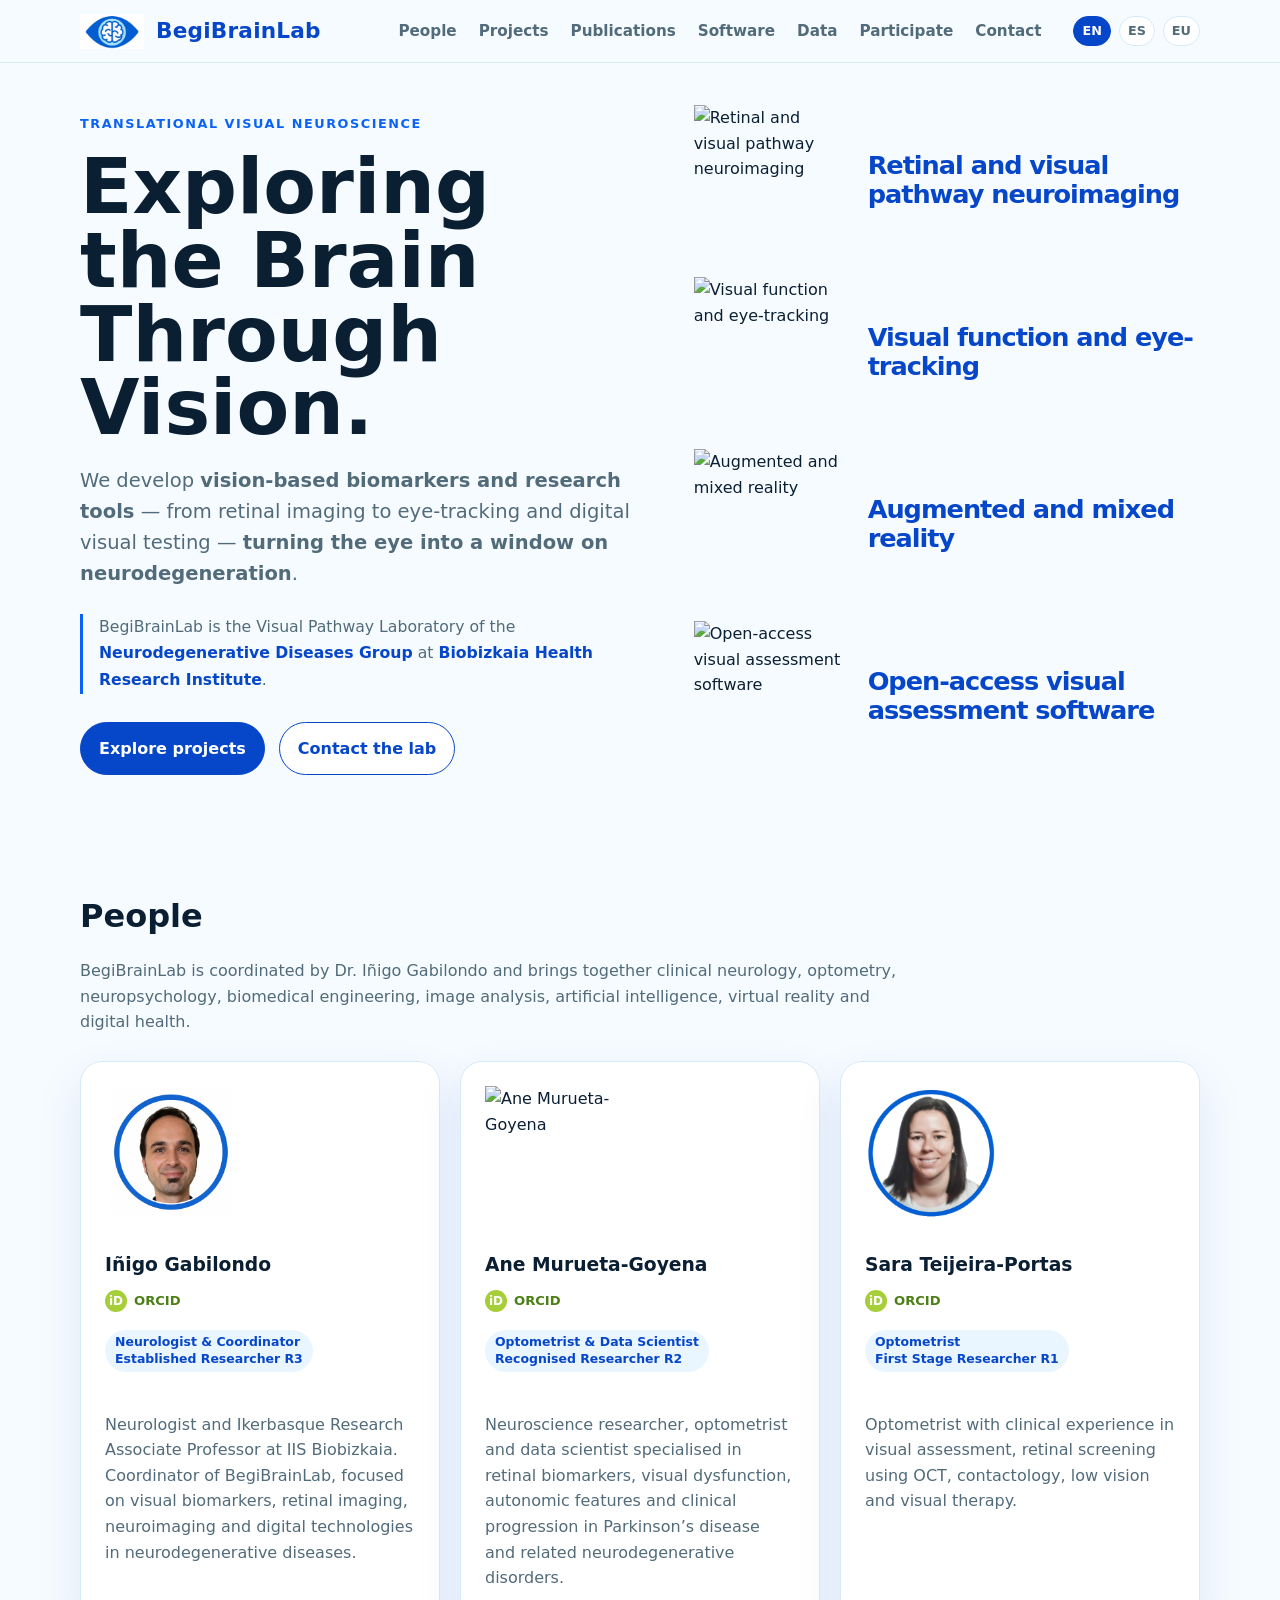
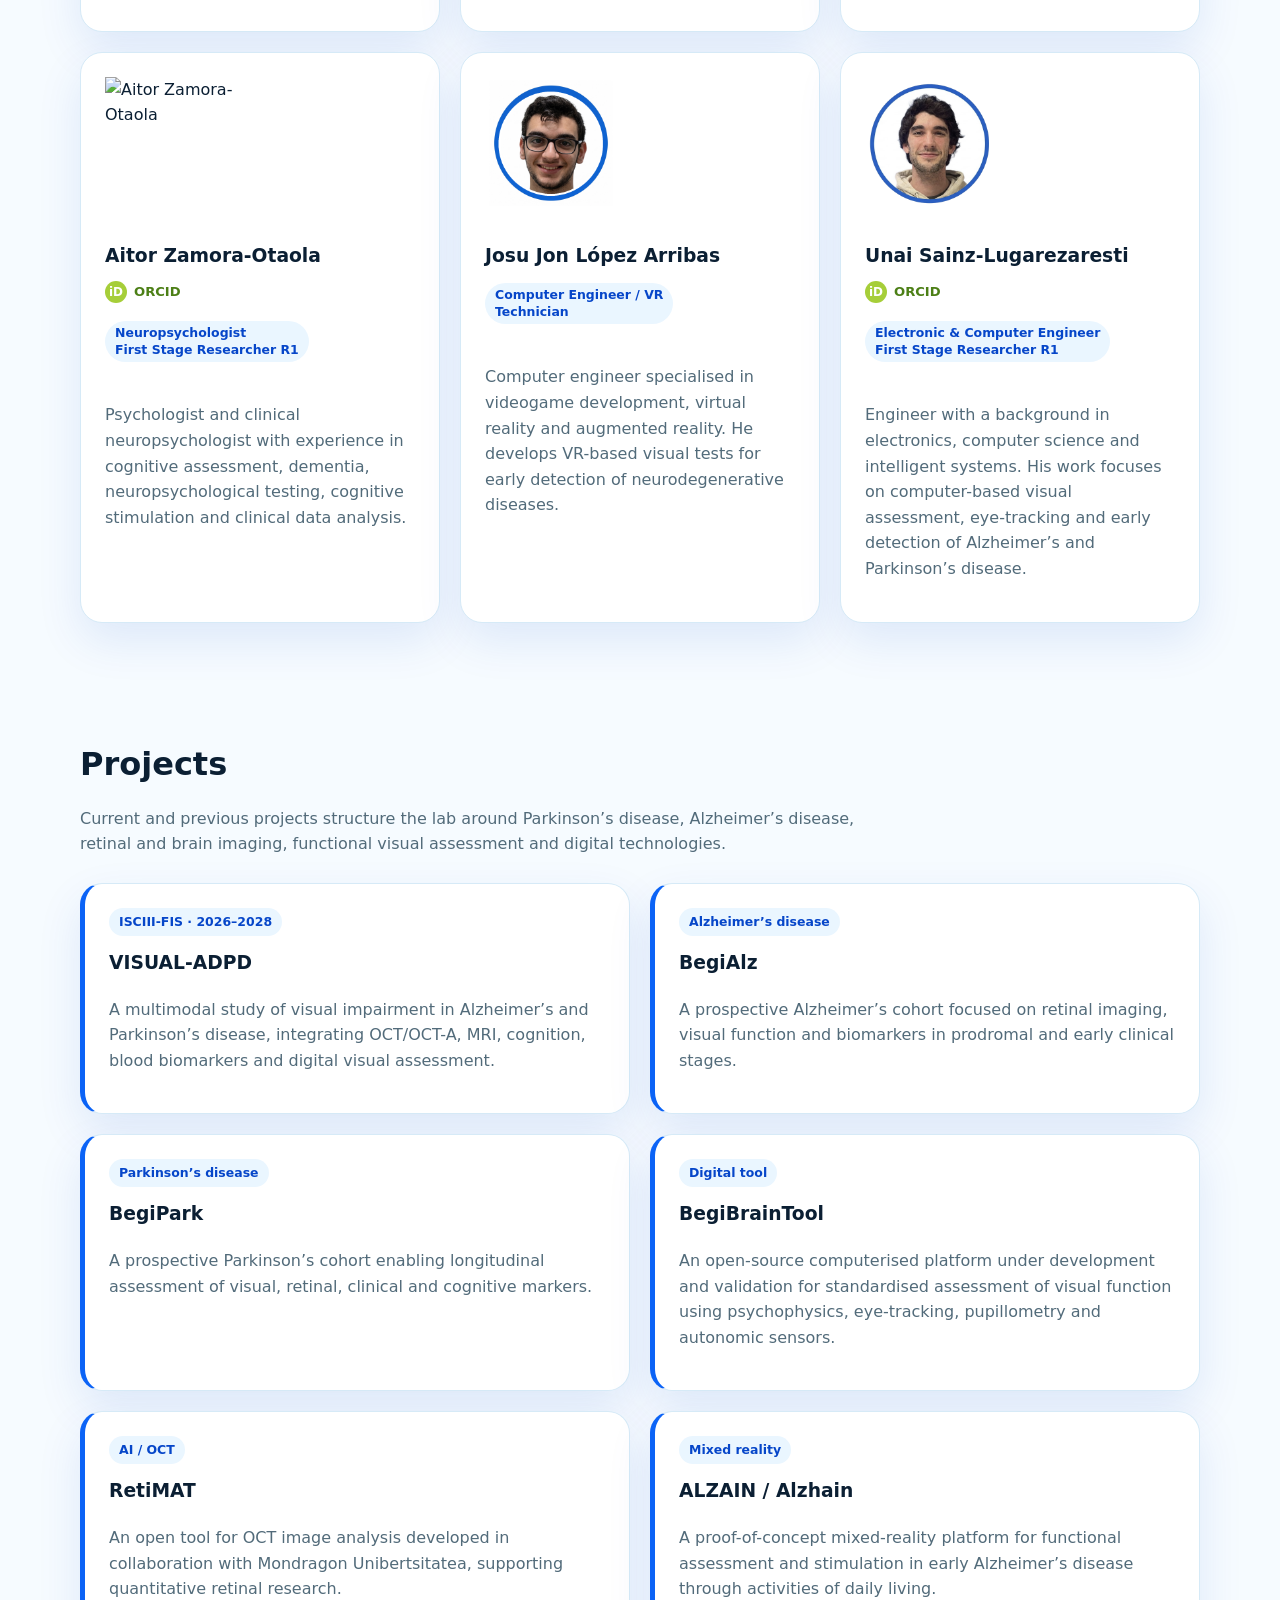
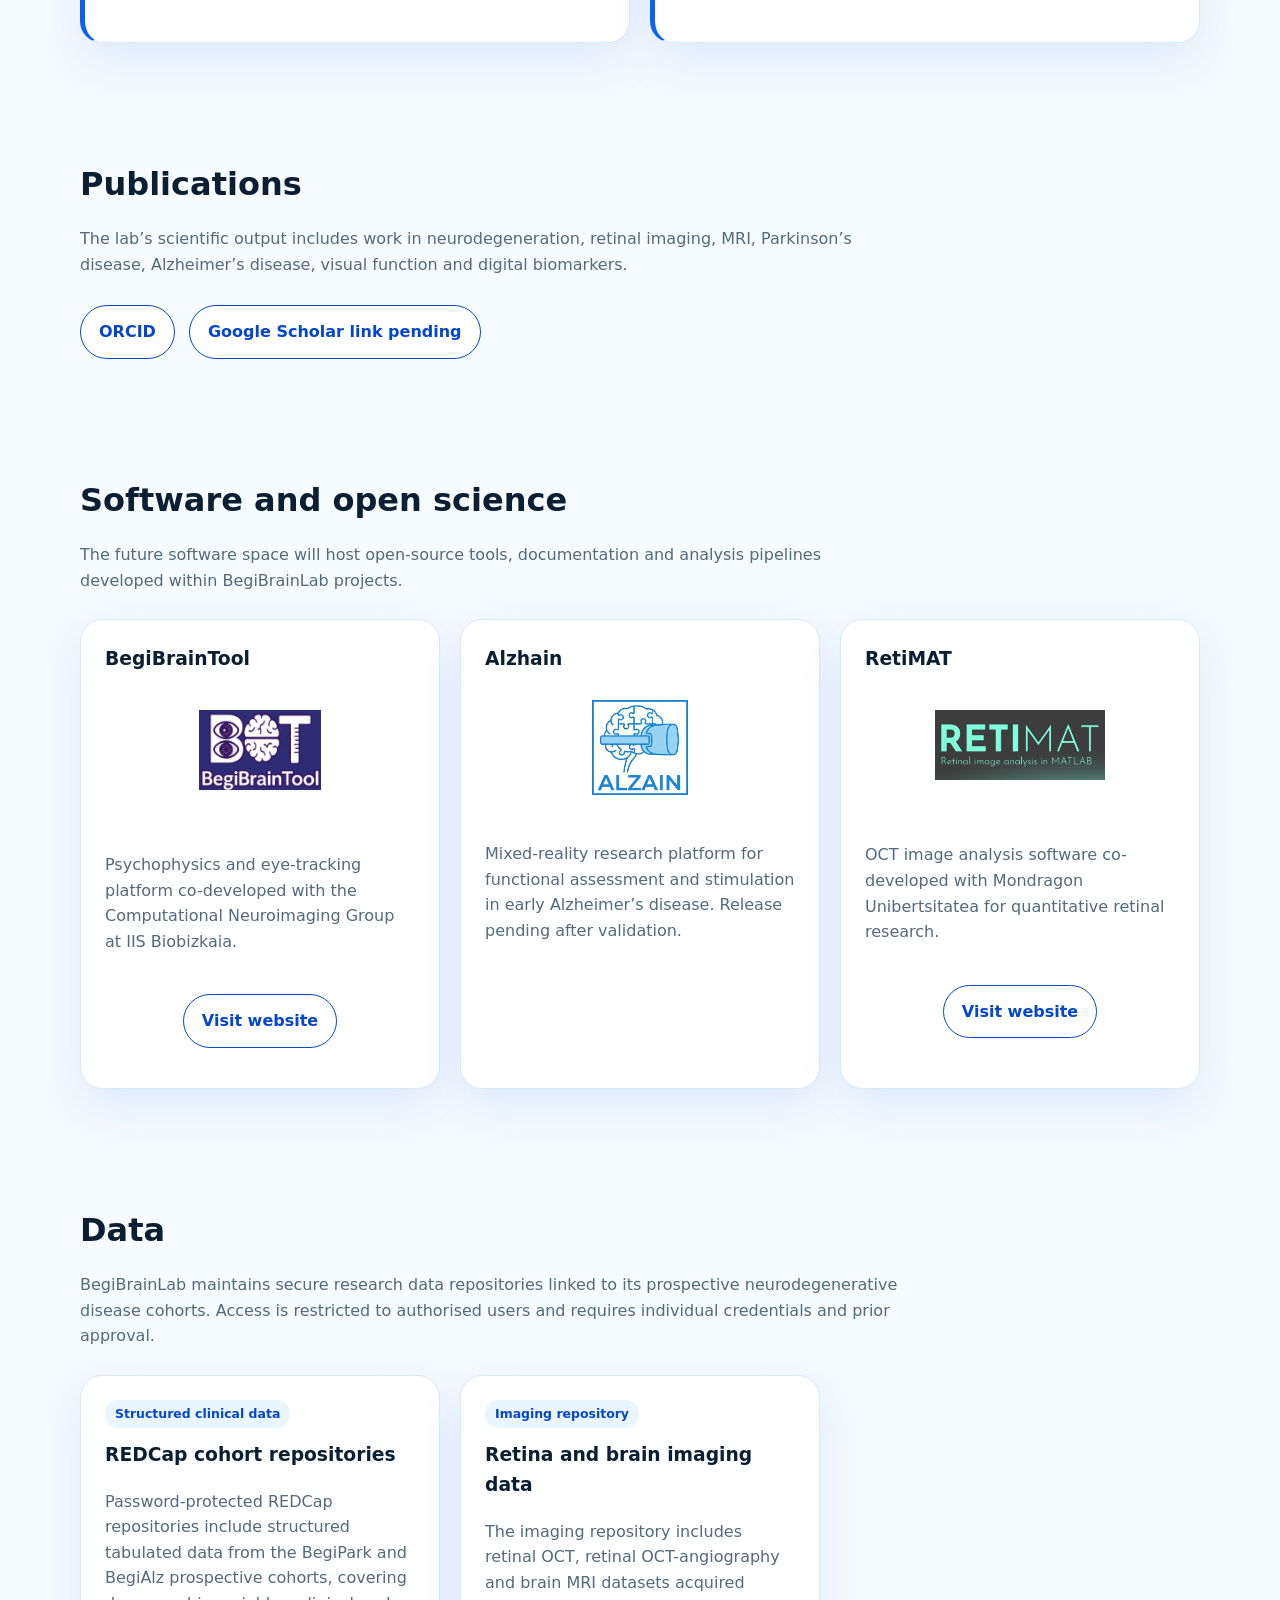
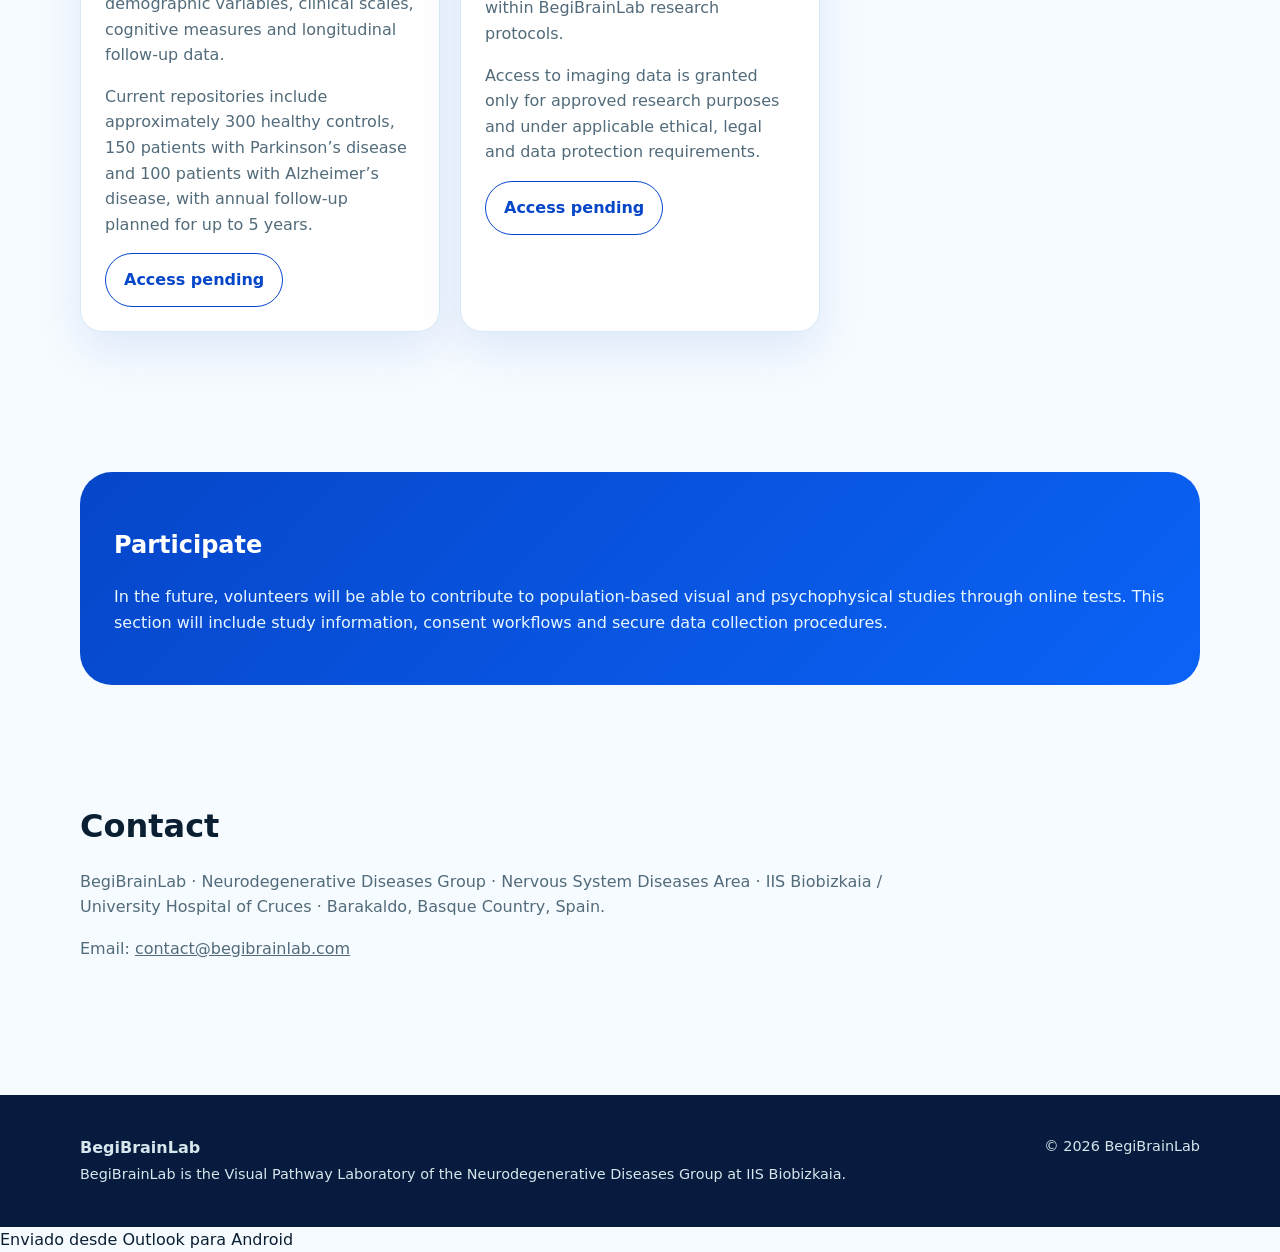
==== index.html @ 48e74b25 "Update index.html" ====
<!doctype html>
<html lang="en">
<head>
<meta charset="utf-8">
<meta name="viewport" content="width=device-width,initial-scale=1">

<title>BegiBrainLab | Exploring the Brain Through Vision</title>

<meta name="description" content="BegiBrainLab is a visual neuroscience and neurotechnology laboratory focused on visual biomarkers, retinal imaging, eye-tracking, psychophysics, artificial intelligence and digital technologies for neurodegenerative diseases.">

<link rel="stylesheet" href="assets/css/styles.css">

<link rel="icon" href="/assets/icons/favicon.ico">
<link rel="icon" type="image/png" sizes="32x32" href="/assets/icons/icon-32.png">
<link rel="apple-touch-icon" sizes="180x180" href="/assets/icons/icon-180.png">
</head>

<body>

<header class="topbar">
<div class="container nav">

<a class="brand" href="/">
<span class="brand-mark"></span>
<span>BegiBrainLab</span>
</a>

<button class="menu-toggle" type="button" aria-label="Open navigation menu" aria-expanded="false">
☰
</button>

<nav class="menu">
<a href="#people">People</a>
<a href="#projects">Projects</a>
<a href="#publications">Publications</a>
<a href="#software">Software</a>
<a href="#data">Data</a>
<a href="#participate">Participate</a>
<a href="#contact">Contact</a>

<span class="langs">
<a class="active" href="/">EN</a>
<a href="/es/">ES</a>
<a href="/eu/">EU</a>
</span>
</nav>

</div>
</header>

<main>

<section class="hero">

<div class="container hero-grid">

<div>

<p class="eyebrow">
Translational visual neuroscience
</p>

<h1>
Exploring the Brain Through Vision.
</h1>

<p class="lead">
We develop <strong>vision-based biomarkers and research tools</strong> — from retinal imaging to eye-tracking and digital visual testing — <strong>turning the eye into a window on neurodegeneration</strong>.
</p>

<p class="institutional-note">
BegiBrainLab is the Visual Pathway Laboratory of the <a href="https://www.bio-bizkaia.eus/areas-investigacion/bc5.01" target="_blank" rel="noopener">Neurodegenerative Diseases Group</a> at <a href="https://www.bio-bizkaia.eus/web/iis/bb/inicio" target="_blank" rel="noopener">Biobizkaia Health Research Institute</a>.
</p>

<div class="actions">
<a class="btn primary" href="#projects">Explore projects</a>
<a class="btn secondary" href="#contact">Contact the lab</a>
</div>

</div>

<div class="hero-research-map" aria-label="BegiBrainLab research focus">

<div class="hero-research-item">
<img src="/assets/img/hero/research-retina.PNG" alt="Retinal and visual pathway neuroimaging">
<h3>Retinal and visual pathway neuroimaging</h3>
</div>

<div class="hero-research-item">
<img src="/assets/img/hero/research-function.PNG" alt="Visual function and eye-tracking">
<h3>Visual function and eye-tracking</h3>
</div>

<div class="hero-research-item">
<img src="/assets/img/hero/research-xr.PNG" alt="Augmented and mixed reality">
<h3>Augmented and mixed reality</h3>
</div>

<div class="hero-research-item">
<img src="/assets/img/hero/research-software.PNG" alt="Open-access visual assessment software">
<h3>Open-access visual assessment software</h3>
</div>

</div>

</div>

</section>

<section id="people">

<div class="container">

<h2 class="section-title">
People
</h2>

<p class="section-intro">
BegiBrainLab is coordinated by Dr. Iñigo Gabilondo and brings together clinical neurology, optometry, neuropsychology, biomedical engineering, image analysis, artificial intelligence, virtual reality and digital health.
</p>

<div class="grid cards">

<article class="card person-card">
<img class="person-photo" src="assets/img/team/IGabilondo.png" alt="Iñigo Gabilondo">
<h3>Iñigo Gabilondo</h3>
<a class="orcid-link" href="https://orcid.org/0000-0001-6045-2840" target="_blank" rel="noopener">
<span class="orcid-dot"></span>
ORCID
</a>
<span class="tag">Neurologist &amp; Coordinator<br>Established Researcher R3</span>
<p>
Neurologist and Ikerbasque Research Associate Professor at IIS Biobizkaia. Coordinator of BegiBrainLab, focused on visual biomarkers, retinal imaging, neuroimaging and digital technologies in neurodegenerative diseases.
</p>
</article>

<article class="card person-card">
<img class="person-photo" src="assets/img/team/AMurueta.png" alt="Ane Murueta-Goyena">
<h3>Ane Murueta-Goyena</h3>
<a class="orcid-link" href="https://orcid.org/0000-0002-9808-6943" target="_blank" rel="noopener">
<span class="orcid-dot"></span>
ORCID
</a>
<span class="tag">Optometrist &amp; Data Scientist<br>Recognised Researcher R2</span>
<p>
Neuroscience researcher, optometrist and data scientist specialised in retinal biomarkers, visual dysfunction, autonomic features and clinical progression in Parkinson’s disease and related neurodegenerative disorders.
</p>
</article>

<article class="card person-card">
<img class="person-photo" src="assets/img/team/STeijeira.png" alt="Sara Teijeira-Portas">
<h3>Sara Teijeira-Portas</h3>
<a class="orcid-link" href="https://orcid.org/0000-0002-2208-5864" target="_blank" rel="noopener">
<span class="orcid-dot"></span>
ORCID
</a>
<span class="tag">Optometrist<br>First Stage Researcher R1</span>
<p>
Optometrist with clinical experience in visual assessment, retinal screening using OCT, contactology, low vision and visual therapy.
</p>
</article>

<article class="card person-card">
<img class="person-photo" src="assets/img/team/AZamora.png" alt="Aitor Zamora-Otaola">
<h3>Aitor Zamora-Otaola</h3>
<a class="orcid-link" href="https://orcid.org/0009-0007-6647-6625" target="_blank" rel="noopener">
<span class="orcid-dot"></span>
ORCID
</a>
<span class="tag">Neuropsychologist<br>First Stage Researcher R1</span>
<p>
Psychologist and clinical neuropsychologist with experience in cognitive assessment, dementia, neuropsychological testing, cognitive stimulation and clinical data analysis.
</p>
</article>

<article class="card person-card">
<img class="person-photo" src="assets/img/team/JJon.png" alt="Josu Jon López Arribas">
<h3>Josu Jon López Arribas</h3>
<span class="tag">Computer Engineer / VR<br>Technician</span>
<p>
Computer engineer specialised in videogame development, virtual reality and augmented reality. He develops VR-based visual tests for early detection of neurodegenerative diseases.
</p>
</article>

<article class="card person-card">
<img class="person-photo" src="assets/img/team/USainz.png" alt="Unai Sainz-Lugarezaresti">
<h3>Unai Sainz-Lugarezaresti</h3>
<a class="orcid-link" href="https://orcid.org/0009-0008-0470-5960" target="_blank" rel="noopener">
<span class="orcid-dot"></span>
ORCID
</a>
<span class="tag">Electronic &amp; Computer Engineer<br>First Stage Researcher R1</span>
<p>
Engineer with a background in electronics, computer science and intelligent systems. His work focuses on computer-based visual assessment, eye-tracking and early detection of Alzheimer’s and Parkinson’s disease.
</p>
</article>

</div>

</div>

</section>

<section id="projects">

<div class="container">

<h2 class="section-title">
Projects
</h2>

<p class="section-intro">
Current and previous projects structure the lab around Parkinson’s disease, Alzheimer’s disease, retinal and brain imaging, functional visual assessment and digital technologies.
</p>

<div class="grid project-list">

<article class="card project">
<span class="tag">ISCIII-FIS · 2026–2028</span>
<h3>VISUAL-ADPD</h3>
<p>
A multimodal study of visual impairment in Alzheimer’s and Parkinson’s disease, integrating OCT/OCT-A, MRI, cognition, blood biomarkers and digital visual assessment.
</p>
</article>

<article class="card project">
<span class="tag">Alzheimer’s disease</span>
<h3>BegiAlz</h3>
<p>
A prospective Alzheimer’s cohort focused on retinal imaging, visual function and biomarkers in prodromal and early clinical stages.
</p>
</article>

<article class="card project">
<span class="tag">Parkinson’s disease</span>
<h3>BegiPark</h3>
<p>
A prospective Parkinson’s cohort enabling longitudinal assessment of visual, retinal, clinical and cognitive markers.
</p>
</article>

<article class="card project">
<span class="tag">Digital tool</span>
<h3>BegiBrainTool</h3>
<p>
An open-source computerised platform under development and validation for standardised assessment of visual function using psychophysics, eye-tracking, pupillometry and autonomic sensors.
</p>
</article>

<article class="card project">
<span class="tag">AI / OCT</span>
<h3>RetiMAT</h3>
<p>
An open tool for OCT image analysis developed in collaboration with Mondragon Unibertsitatea, supporting quantitative retinal research.
</p>
</article>

<article class="card project">
<span class="tag">Mixed reality</span>
<h3>ALZAIN / Alzhain</h3>
<p>
A proof-of-concept mixed-reality platform for functional assessment and stimulation in early Alzheimer’s disease through activities of daily living.
</p>
</article>

</div>

</div>

</section>

<section id="publications">

<div class="container">

<h2 class="section-title">
Publications
</h2>

<p class="section-intro">
The lab’s scientific output includes work in neurodegeneration, retinal imaging, MRI, Parkinson’s disease, Alzheimer’s disease, visual function and digital biomarkers.
</p>

<div class="actions">
<a class="btn secondary" href="https://orcid.org/0000-0001-6045-2840" target="_blank" rel="noopener">ORCID</a>
<a class="btn secondary" href="#">Google Scholar link pending</a>
</div>

</div>

</section>

<section id="software">

<div class="container">

<h2 class="section-title">
Software and open science
</h2>

<p class="section-intro">
The future software space will host open-source tools, documentation and analysis pipelines developed within BegiBrainLab projects.
</p>

<div class="grid cards software-grid">

<article class="card software-card">
<h3>BegiBrainTool</h3>

<a href="https://github.com/compneurobilbao/begibraintool" target="_blank" rel="noopener">
<img
  class="software-logo"
  src="/assets/img/software/begibraintool.png"
  alt="BegiBrainTool logo"
  style="display:block !important; width:150px !important; max-width:150px !important; height:auto !important; max-height:80px !important; object-fit:contain !important; margin:12px auto 16px !important; padding:0 !important; border:0 !important; background:transparent !important;"
>
</a>

<p>
Psychophysics and eye-tracking platform co-developed with the Computational Neuroimaging Group at IIS Biobizkaia.
</p>

<a class="btn secondary" href="https://github.com/compneurobilbao/begibraintool" target="_blank" rel="noopener">
Visit website
</a>
</article>

<article class="card software-card">
<h3>Alzhain</h3>

<img
  class="software-logo"
  src="/assets/img/software/alzhain.png"
  alt="Alzhain logo"
  style="display:block !important; width:110px !important; max-width:110px !important; height:auto !important; max-height:95px !important; object-fit:contain !important; margin:12px auto 16px !important; padding:0 !important; border:0 !important; background:transparent !important;"
>

<p>
Mixed-reality research platform for functional assessment and stimulation in early Alzheimer’s disease. Release pending after validation.
</p>
</article>

<article class="card software-card">
<h3>RetiMAT</h3>

<a href="https://mu-biomed.github.io/retimat/" target="_blank" rel="noopener">
<img
  class="software-logo"
  src="/assets/img/software/retimat.png"
  alt="RetiMAT logo"
  style="display:block !important; width:170px !important; max-width:170px !important; height:auto !important; max-height:80px !important; object-fit:contain !important; margin:12px auto 16px !important; padding:0 !important; border:0 !important; background:transparent !important;"
>
</a>

<p>
OCT image analysis software co-developed with Mondragon Unibertsitatea for quantitative retinal research.
</p>

<a class="btn secondary" href="https://mu-biomed.github.io/retimat/" target="_blank" rel="noopener">
Visit website
</a>
</article>

</div>

</div>

</section>

<section id="data">

<div class="container">

<h2 class="section-title">
Data
</h2>

<p class="section-intro">
BegiBrainLab maintains secure research data repositories linked to its prospective neurodegenerative disease cohorts. Access is restricted to authorised users and requires individual credentials and prior approval.
</p>

<div class="grid cards">

<article class="card">
<span class="tag">Structured clinical data</span>
<h3>REDCap cohort repositories</h3>
<p>
Password-protected REDCap repositories include structured tabulated data from the BegiPark and BegiAlz prospective cohorts, covering demographic variables, clinical scales, cognitive measures and longitudinal follow-up data.
</p>
<p class="muted">
Current repositories include approximately 300 healthy controls, 150 patients with Parkinson’s disease and 100 patients with Alzheimer’s disease, with annual follow-up planned for up to 5 years.
</p>
<a class="btn secondary" href="#">Access pending</a>
</article>

<article class="card">
<span class="tag">Imaging repository</span>
<h3>Retina and brain imaging data</h3>
<p>
The imaging repository includes retinal OCT, retinal OCT-angiography and brain MRI datasets acquired within BegiBrainLab research protocols.
</p>
<p class="muted">
Access to imaging data is granted only for approved research purposes and under applicable ethical, legal and data protection requirements.
</p>
<a class="btn secondary" href="#">Access pending</a>
</article>

</div>

</div>

</section>

<section id="participate">

<div class="container">

<div class="callout">

<h2>
Participate
</h2>

<p>
In the future, volunteers will be able to contribute to population-based visual and psychophysical studies through online tests. This section will include study information, consent workflows and secure data collection procedures.
</p>

</div>

</div>

</section>

<section id="contact">

<div class="container">

<h2 class="section-title">
Contact
</h2>

<p class="section-intro">
BegiBrainLab · Neurodegenerative Diseases Group · Nervous System Diseases Area · IIS Biobizkaia / University Hospital of Cruces · Barakaldo, Basque Country, Spain.
</p>

<p class="muted">
Email: <a href="mailto:contact@begibrainlab.com">contact@begibrainlab.com</a>
</p>

</div>

</section>

</main>

<footer class="footer">

<div class="container footer-grid">

<div>
<strong>BegiBrainLab</strong><br>
<span class="small">
BegiBrainLab is the Visual Pathway Laboratory of the Neurodegenerative Diseases Group at IIS Biobizkaia.
</span>
</div>

<div class="small">
© <span id="year"></span> BegiBrainLab
</div>

</div>

</footer>

<script src="assets/js/site.js"></script>

</body>
</html>

Enviado desde Outlook para Android
---- assets/css/styles.css ----
:root {
  --bg: #f6fbff;
  --card: #ffffff;
  --ink: #0b1f33;
  --muted: #526b7a;

  --brand: #0646c9;
  --brand-dark: #05339a;
  --accent: #0b63f6;
  --cyan: #baf4ff;

  --line: #d6eaf7;
  --soft: #eaf6ff;

  --radius: 22px;
  --shadow: 0 18px 45px rgba(6, 70, 201, .10);
}

* {
  box-sizing: border-box;
}

html {
  scroll-behavior: smooth;
}

body {
  margin: 0;
  font-family: Inter, system-ui, -apple-system, Segoe UI, Roboto, Arial, sans-serif;
  background: var(--bg);
  color: var(--ink);
  line-height: 1.6;
}

a {
  color: inherit;
}

.container {
  width: min(1120px, 92vw);
  margin: 0 auto;
}

/* Header */

.topbar {
  position: sticky;
  top: 0;
  z-index: 20;
  background: rgba(246, 251, 255, .90);
  backdrop-filter: blur(16px);
  border-bottom: 1px solid var(--line);
}

.nav {
  display: flex;
  align-items: center;
  justify-content: space-between;
  padding: 10px 0;
}

.brand {
  display: flex;
  gap: 12px;
  align-items: center;
  text-decoration: none;
  font-weight: 900;
  font-size: 1.35rem;
  letter-spacing: .01em;
  color: var(--brand);
}

.brand-mark {
  width: 64px;
  height: 42px;
  display: inline-block;
  background-image: url("../img/begibrainlab-logo.png");
  background-size: contain;
  background-position: center;
  background-repeat: no-repeat;
  border-radius: 0;
  flex: 0 0 auto;
}

.menu {
  display: flex;
  gap: 22px;
  align-items: center;
  font-size: .95rem;
}

.menu a {
  text-decoration: none;
  color: var(--muted);
  font-weight: 700;
}

.menu a:hover {
  color: var(--brand);
}

.langs {
  display: flex;
  gap: 8px;
  margin-left: 10px;
}

.langs a {
  text-decoration: none;
  border: 1px solid var(--line);
  padding: 4px 8px;
  border-radius: 999px;
  font-size: .8rem;
  background: #ffffff;
}

.langs a.active {
  background: var(--brand);
  color: #ffffff;
  border-color: var(--brand);
}

/* Active navigation section */

.menu a.is-active-section,
.menu a.is-active-section:hover,
.menu a.is-active-section:focus,
.menu a.is-active-section:active {
  background: var(--brand);
  color: #ffffff !important;
  border-radius: 999px;
  padding: 7px 12px;
}

/* Mobile menu button */

.menu-toggle {
  display: none;
  width: 44px;
  height: 44px;
  border: 1px solid var(--line);
  border-radius: 14px;
  background: #ffffff;
  color: var(--brand);
  cursor: pointer;
  align-items: center;
  justify-content: center;
  font-size: 1.8rem;
  font-weight: 900;
  line-height: 1;
  padding: 0;
}

/* Anchor offset for sticky header */

section[id] {
  scroll-margin-top: 125px;
}

/* Hero */

.hero {
  padding: 38px 0 58px;
}

.hero-grid {
  display: grid;
  grid-template-columns: 1.05fr .95fr;
  gap: 54px;
  align-items: center;
}

.eyebrow {
  color: var(--accent);
  font-weight: 800;
  text-transform: uppercase;
  letter-spacing: .12em;
  font-size: .8rem;
}

.hero h1 {
  font-size: clamp(2.7rem, 6vw, 5.35rem);
  line-height: .96;
  margin: 16px 0;
}

.lead {
  font-size: 1.22rem;
  color: var(--muted);
  max-width: 760px;
}

.institutional-note {
  margin-top: 1.5rem;
  max-width: 760px;
  font-size: .98rem;
  line-height: 1.7;
  color: var(--muted);
  border-left: 3px solid var(--accent);
  padding-left: 1rem;
}

.institutional-note a {
  color: var(--brand);
  font-weight: 800;
  text-decoration: none;
}

.institutional-note a:hover {
  text-decoration: underline;
}

.actions {
  display: flex;
  gap: 14px;
  flex-wrap: wrap;
  margin-top: 28px;
}

.btn {
  display: inline-block;
  text-decoration: none;
  padding: 13px 18px;
  border-radius: 999px;
  font-weight: 800;
  border: 1px solid var(--brand);
}

.btn.primary {
  background: var(--brand);
  color: #ffffff;
}

.btn.primary:hover {
  background: var(--brand-dark);
  border-color: var(--brand-dark);
}

.btn.secondary {
  background: #ffffff;
  color: var(--brand);
}

.btn.secondary:hover {
  background: var(--soft);
}

/* Hero research map */

.hero-research-map {
  display: grid;
  grid-template-columns: 1fr;
  gap: 22px;
  width: 100%;
  max-width: 560px;
  margin-left: auto;
}

.hero-research-item {
  display: grid;
  grid-template-columns: 150px 1fr;
  align-items: center;
  gap: 24px;
}

.hero-research-item img {
  width: 150px;
  height: 150px;
  object-fit: contain;
  display: block;
  flex: 0 0 auto;
}

.hero-research-item h3 {
  margin: 0;
  color: var(--brand);
  font-size: clamp(1.25rem, 2vw, 1.9rem);
  line-height: 1.12;
  font-weight: 900;
  letter-spacing: -0.04em;
}

/* Sections */

section {
  padding: 58px 0;
}

.section-title {
  font-size: 2rem;
  margin: 0 0 12px;
}

.section-intro {
  color: var(--muted);
  max-width: 820px;
}

.grid {
  display: grid;
  gap: 20px;
}

.grid.cards {
  grid-template-columns: repeat(3, 1fr);
  margin-top: 26px;
}

.card {
  background: var(--card);
  border: 1px solid var(--line);
  border-radius: var(--radius);
  padding: 24px;
  box-shadow: var(--shadow);
}

.card h3 {
  margin-top: 0;
}

.card p {
  color: var(--muted);
}

.tag {
  display: inline-block;
  background: var(--soft);
  color: var(--brand);
  border-radius: 999px;
  padding: 4px 10px;
  font-size: .78rem;
  font-weight: 800;
  margin-bottom: 12px;
}

/* People */

.person-card {
  display: flex;
  flex-direction: column;
  gap: 12px;
}

.person-photo {
  width: 132px;
  height: 132px;
  object-fit: contain;
  object-position: center;
  border-radius: 0;
  border: none;
  background: transparent;
  box-shadow: none;
  margin-bottom: 12px;
}

.person-card h3 {
  margin-top: 8px;
  margin-bottom: 0;
}

.person-card .tag {
  white-space: normal;
  line-height: 1.35;
  max-width: 100%;
  width: fit-content;
}

/* ORCID links */

.orcid-link {
  display: inline-flex !important;
  align-items: center !important;
  gap: 7px !important;
  width: fit-content !important;
  max-width: fit-content !important;
  margin: -2px 0 6px !important;
  padding: 0 !important;
  font-size: .82rem !important;
  font-weight: 800 !important;
  color: #4c7f16 !important;
  text-decoration: none !important;
  line-height: 1 !important;
}

.orcid-link:hover {
  text-decoration: underline !important;
}

.orcid-dot {
  width: 22px !important;
  height: 22px !important;
  min-width: 22px !important;
  max-width: 22px !important;
  min-height: 22px !important;
  max-height: 22px !important;
  border-radius: 50% !important;
  display: inline-flex !important;
  align-items: center !important;
  justify-content: center !important;
  background-color: #a6ce39 !important;
  color: #ffffff !important;
  font-size: 12px !important;
  font-weight: 800 !important;
  line-height: 1 !important;
  flex: 0 0 22px !important;
  overflow: hidden !important;
  text-align: center !important;
}

.orcid-dot::before {
  content: "iD" !important;
  display: block !important;
  color: #ffffff !important;
  font-size: 12px !important;
  font-weight: 800 !important;
  line-height: 1 !important;
}

/* Projects */

.project-list {
  grid-template-columns: repeat(2, 1fr);
  margin-top: 26px;
}

.project {
  border-left: 5px solid var(--accent);
}

/* Software cards */

.software-grid {
  grid-template-columns: repeat(3, 1fr);
  margin-top: 26px;
}

.software-card {
  display: flex;
  flex-direction: column;
  gap: 14px;
}

.software-card h3 {
  margin-bottom: 0;
}

.software-card > a {
  display: block !important;
  width: fit-content !important;
  max-width: fit-content !important;
  margin: 10px auto 16px !important;
}

.software-card .software-logo {
  display: block !important;
  width: auto !important;
  height: auto !important;
  max-width: 150px !important;
  max-height: 80px !important;
  object-fit: contain !important;
  object-position: center !important;
  margin: 10px auto 16px !important;
  padding: 0 !important;
  border: 0 !important;
  border-radius: 0 !important;
  background: transparent !important;
}

.software-card > a .software-logo {
  margin: 0 !important;
}

.software-card .btn {
  width: fit-content;
  margin-top: auto;
}

/* Callout */

.callout {
  background: linear-gradient(135deg, var(--brand), var(--accent));
  color: #ffffff;
  border-radius: 32px;
  padding: 34px;
  margin-top: 24px;
}

.callout p {
  color: #e8f7ff;
}

/* Footer */

.footer {
  background: #061b3d;
  color: #d6e6ec;
  margin-top: 60px;
  padding: 40px 0;
}

.footer-grid {
  display: flex;
  justify-content: space-between;
  gap: 28px;
  flex-wrap: wrap;
}

.footer a {
  color: #d6e6ec;
}

.muted {
  color: var(--muted);
}

.small {
  font-size: .9rem;
}

.image-note {
  font-size: .85rem;
  color: var(--muted);
  border: 1px dashed var(--line);
  border-radius: 14px;
  padding: 12px;
  background: #ffffff;
}

/* Responsive */

@media (max-width: 1100px) {
  .hero-grid {
    grid-template-columns: 1fr .9fr;
    gap: 34px;
  }

  .hero-research-item {
    grid-template-columns: 128px 1fr;
    gap: 18px;
  }

  .hero-research-item img {
    width: 128px;
    height: 128px;
  }

  .hero-research-item h3 {
    font-size: 1.35rem;
  }
}

@media (max-width: 900px) {
  .nav {
    position: relative;
  }

  .menu-toggle {
    display: flex;
    margin-left: auto;
  }

  .menu {
    display: none;
    position: absolute;
    top: calc(100% + 10px);
    left: 16px;
    right: 16px;
    flex-direction: column;
    align-items: stretch;
    gap: 0;
    padding: 12px;
    background: #ffffff;
    border: 1px solid var(--line);
    border-radius: 18px;
    box-shadow: var(--shadow);
    z-index: 999;
  }

  .menu.is-open {
    display: flex;
  }

  .menu a {
    padding: 12px 14px;
    border-radius: 12px;
    font-size: .95rem;
  }

  .menu a:hover {
    background: #eef7ff;
  }

  .menu a.is-active-section,
  .menu a.is-active-section:hover,
  .menu a.is-active-section:focus,
  .menu a.is-active-section:active {
    background: var(--brand);
    color: #ffffff !important;
    border-radius: 12px;
  }

  .langs {
    display: flex;
    gap: 6px;
    padding: 10px 8px 4px;
    border-top: 1px solid var(--line);
    margin-top: 6px;
  }

  .langs a {
    padding: 8px 10px;
  }
}

@media (max-width: 850px) {
  .hero-grid,
  .grid.cards,
  .project-list,
  .software-grid {
    grid-template-columns: 1fr;
  }

  .hero {
    padding-top: 50px;
  }

  .hero-research-map {
    margin: 34px auto 0;
    max-width: 620px;
  }

  .hero-research-item {
    grid-template-columns: 112px 1fr;
    gap: 18px;
  }

  .hero-research-item img {
    width: 112px;
    height: 112px;
  }

  .hero-research-item h3 {
    font-size: 1.25rem;
  }

  .software-card > a {
    margin: 10px auto 16px !important;
  }

  .software-card .software-logo {
    max-width: 150px !important;
    max-height: 80px !important;
  }

  .footer-grid {
    display: block;
  }
}

@media (max-width: 650px) {
  .hero-research-item {
    grid-template-columns: 92px 1fr;
    gap: 14px;
  }

  .hero-research-item img {
    width: 92px;
    height: 92px;
  }

  .hero-research-item h3 {
    font-size: 1.08rem;
  }

  .hero h1 {
    font-size: clamp(2.45rem, 14vw, 3.7rem);
  }

  .lead {
    font-size: 1.08rem;
  }
}

Enviado desde Outlook para Android
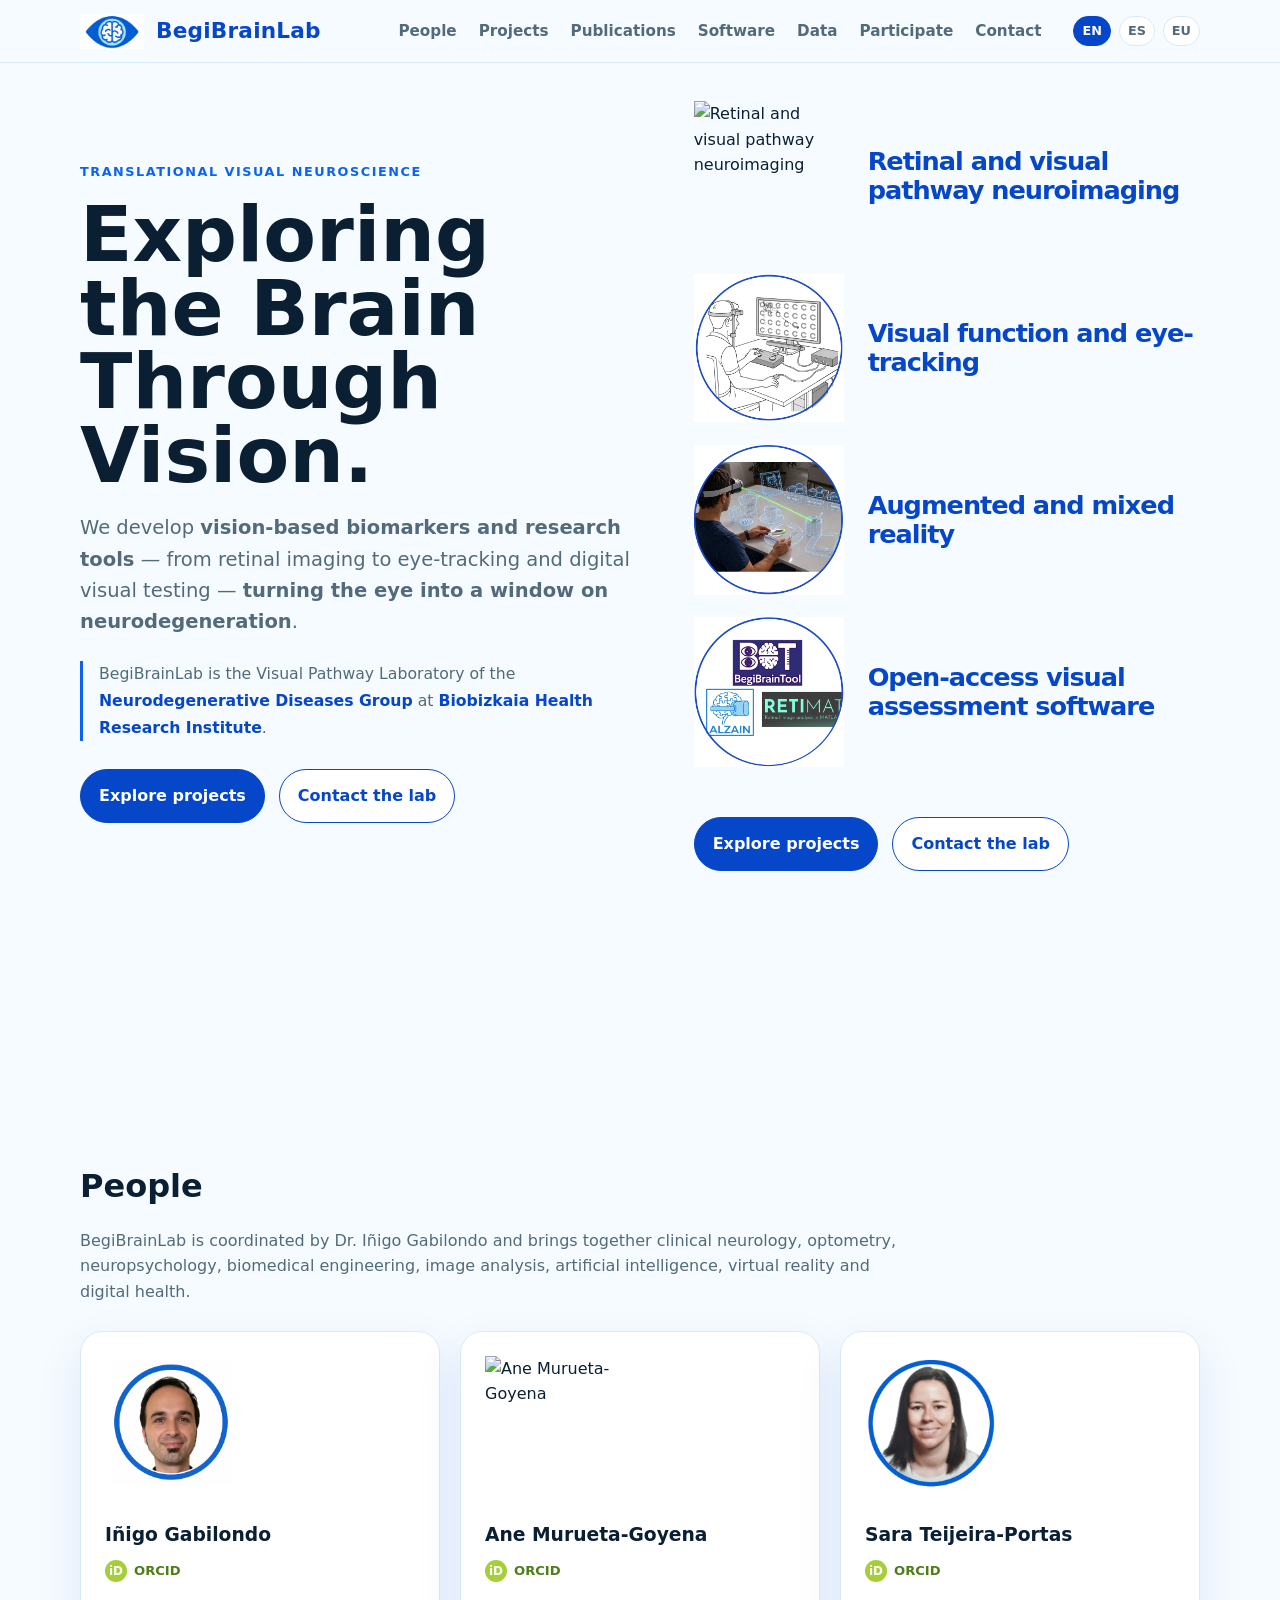
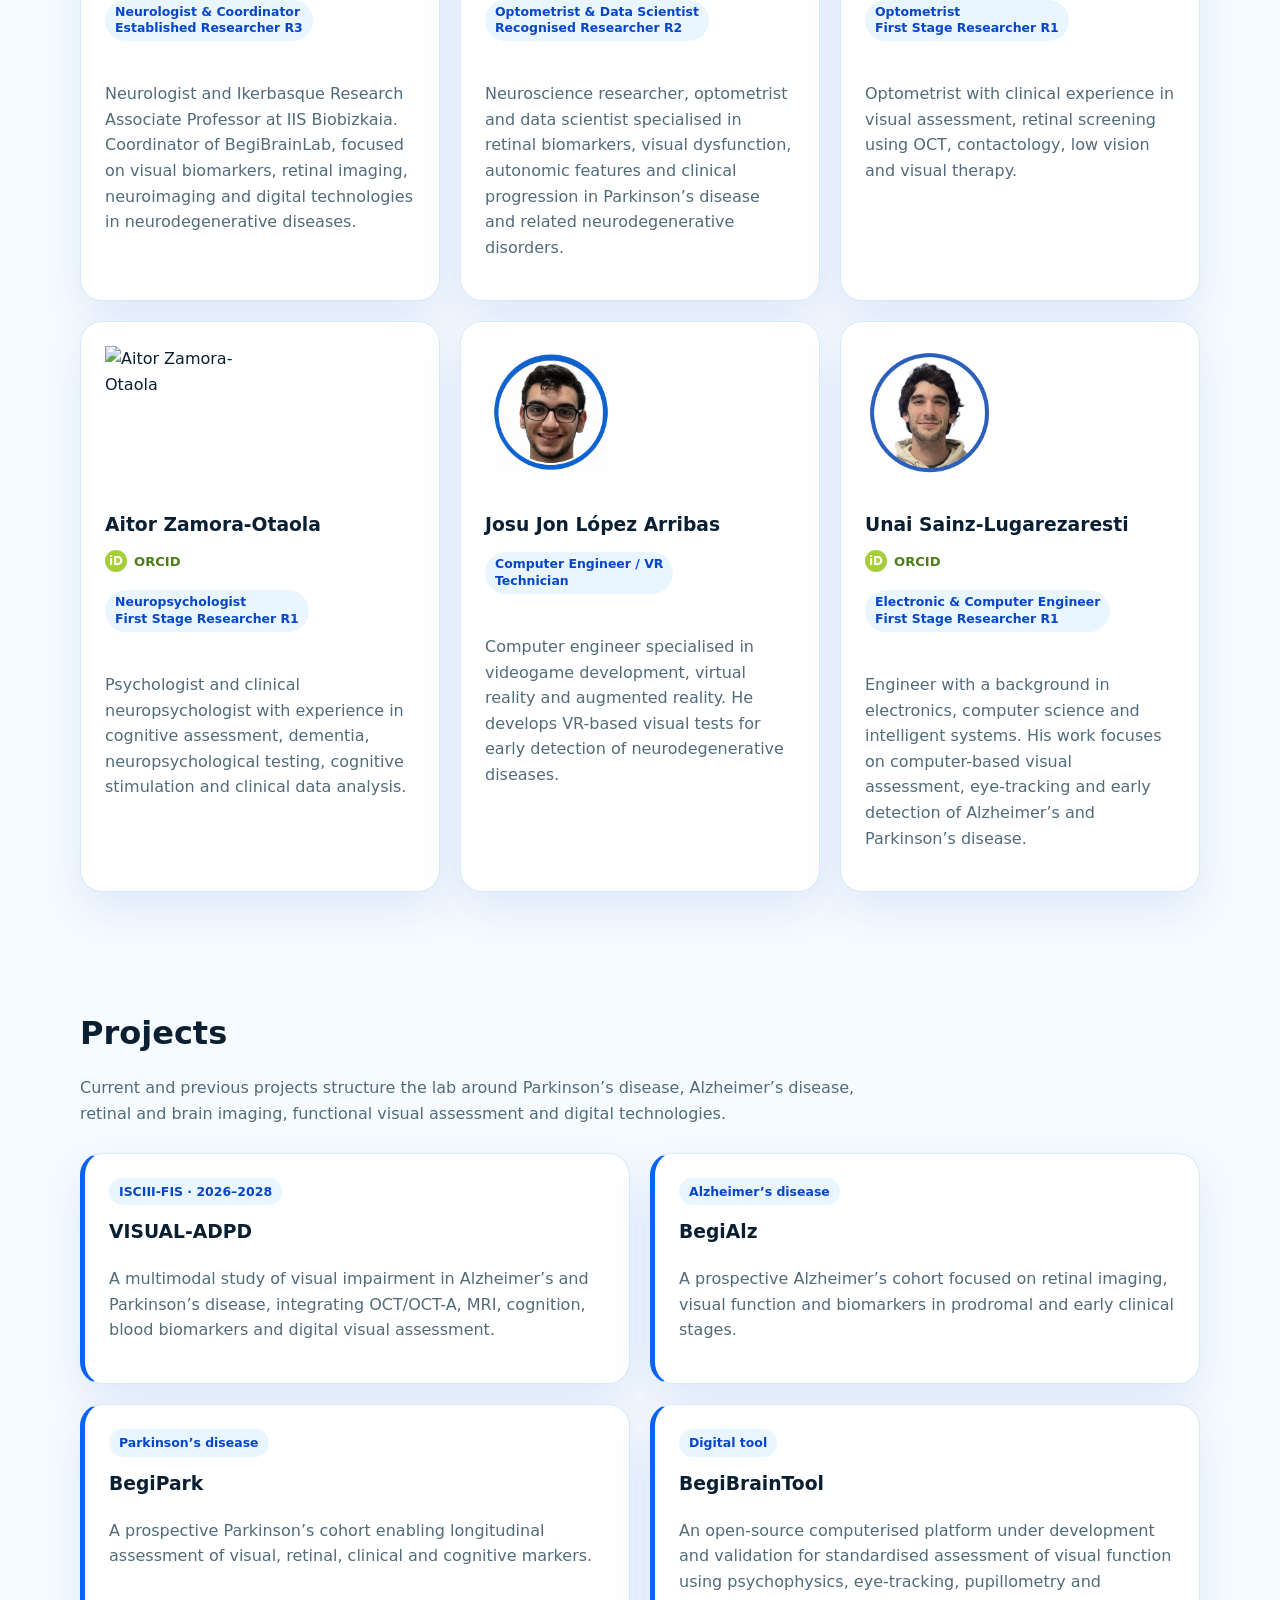
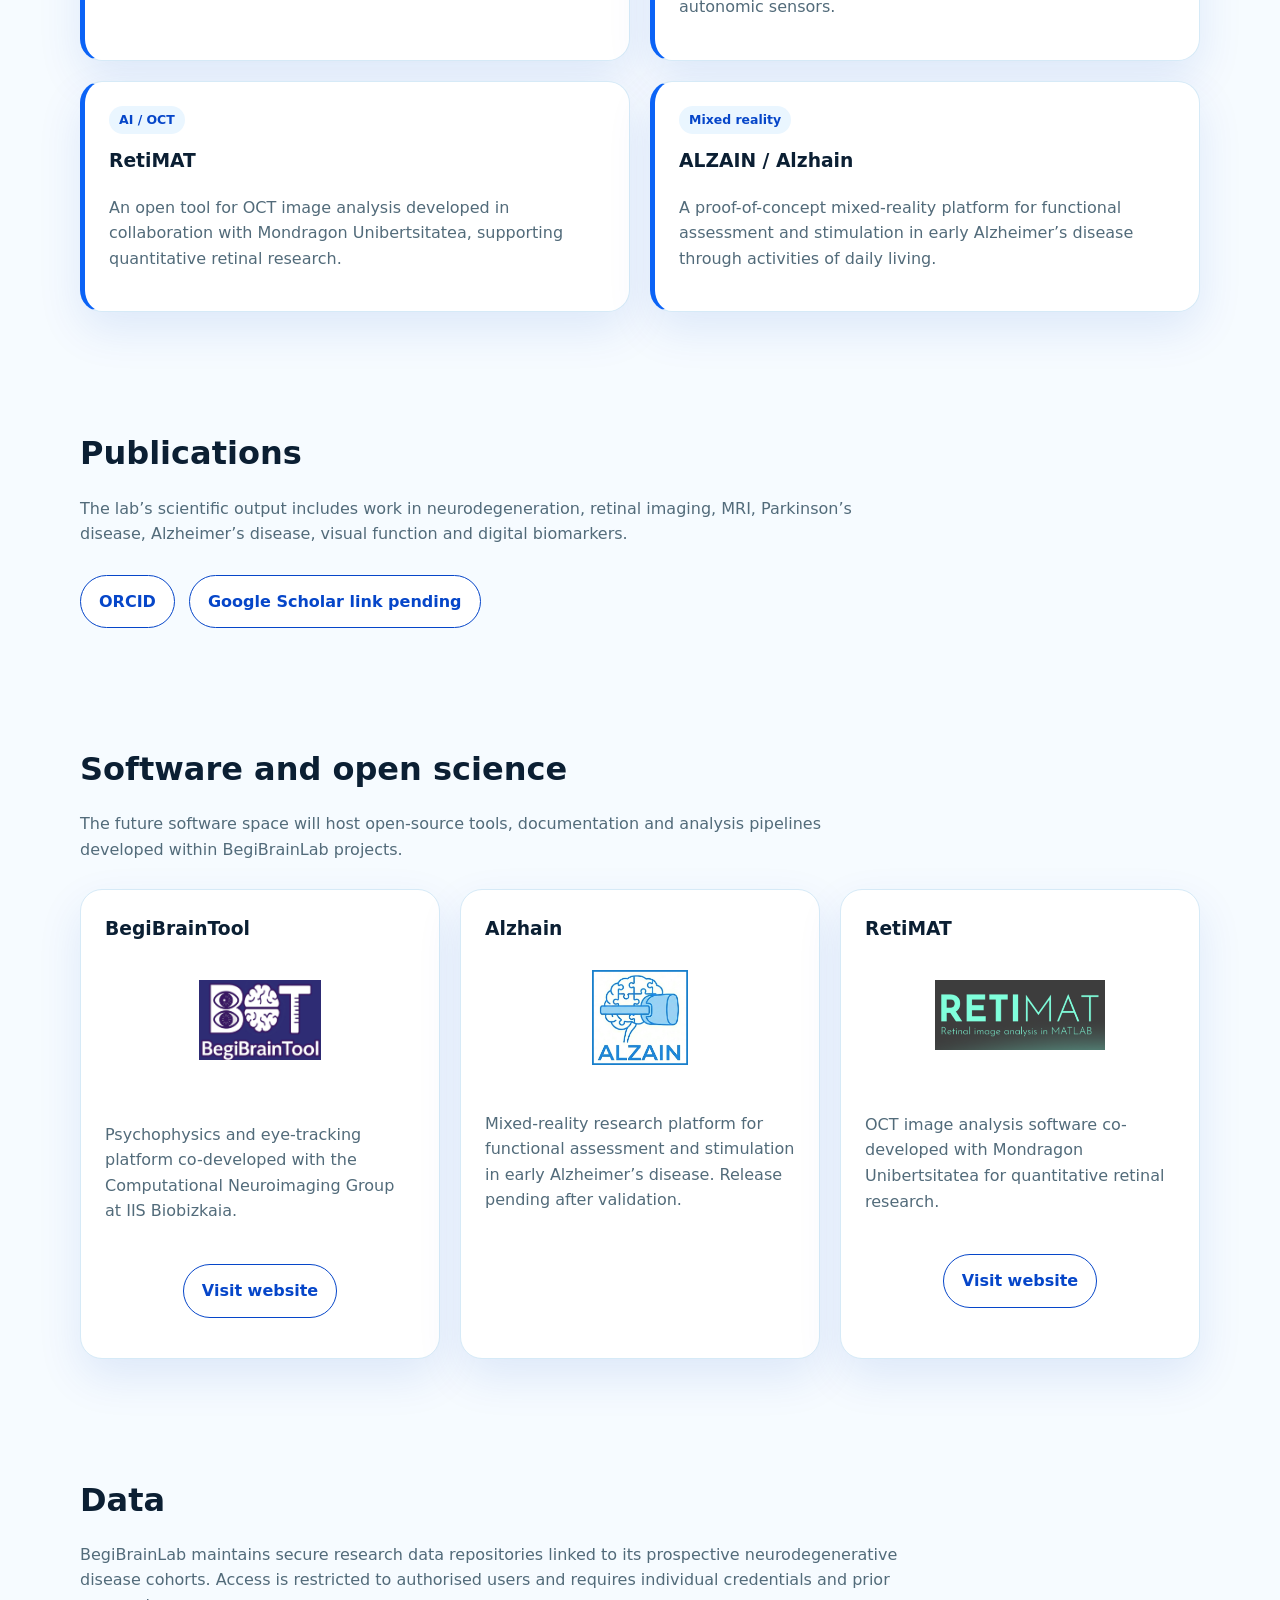
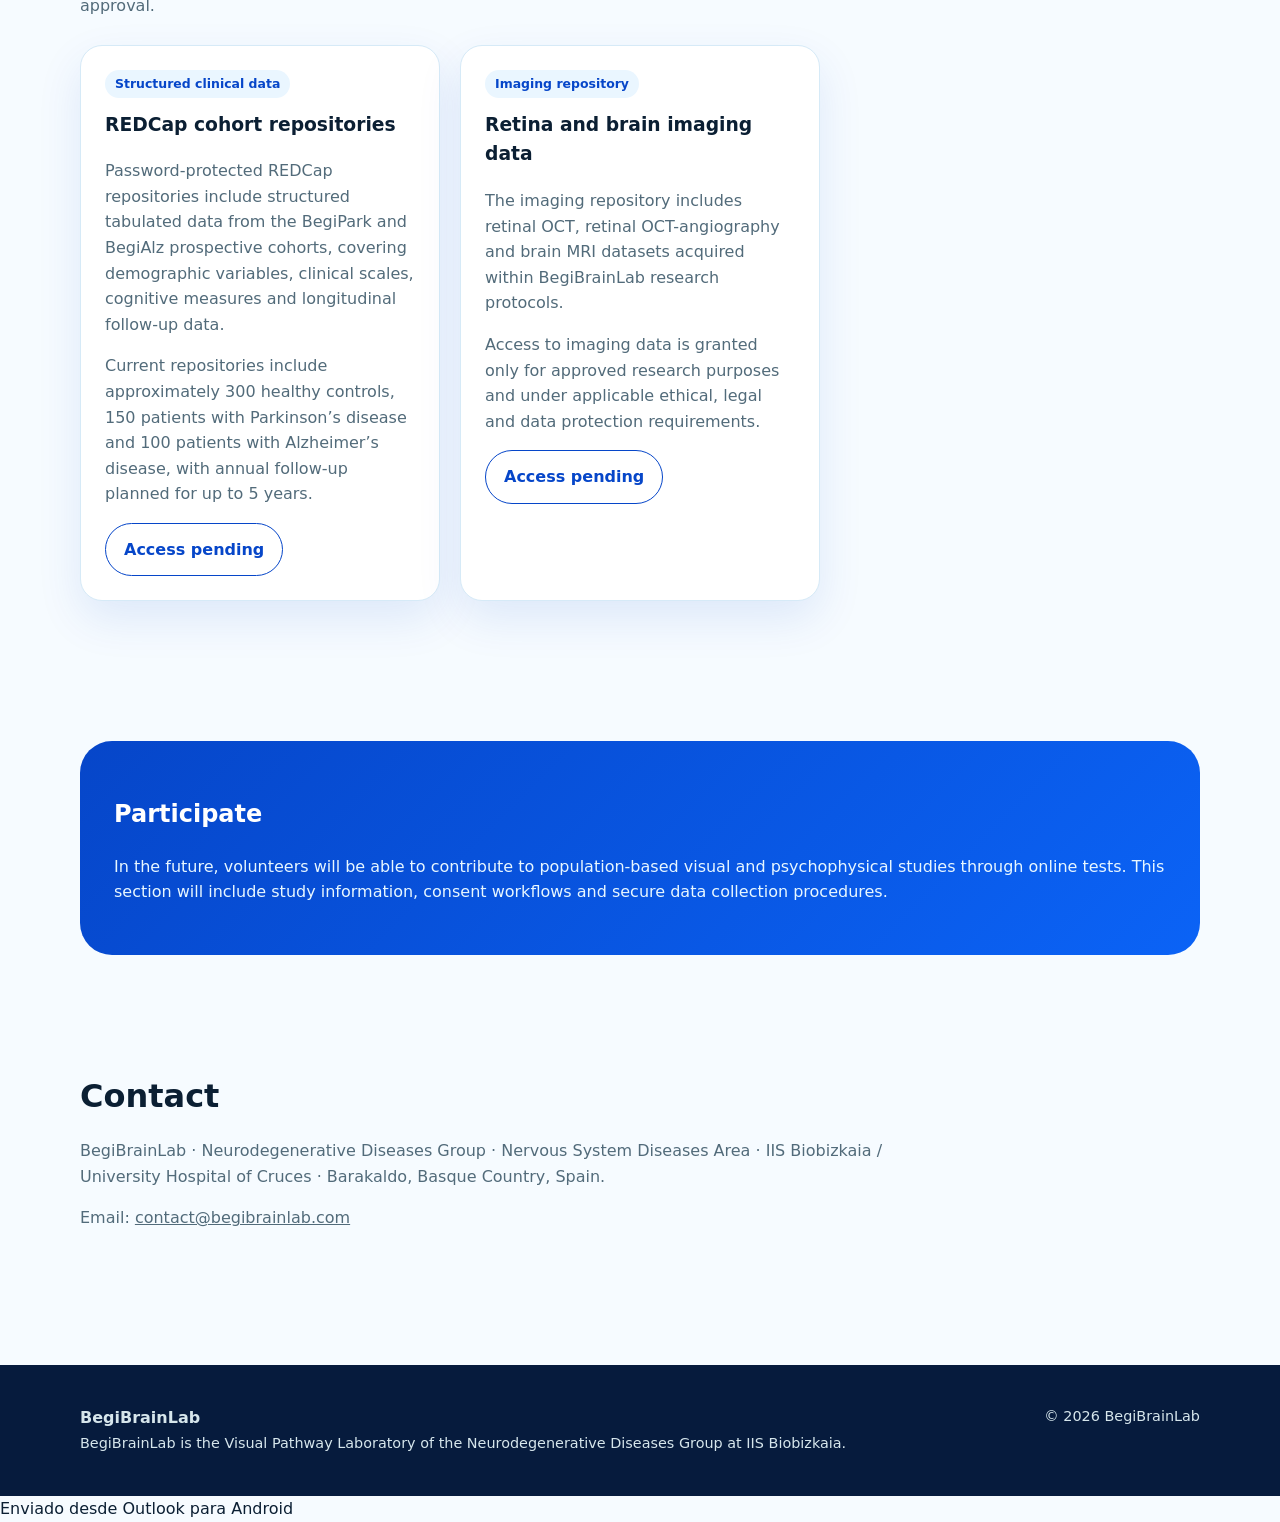
==== commit 86972970: "Update index.html" ====
--- a/index.html
+++ b/index.html
@@ -72,7 +72,7 @@
 BegiBrainLab is the Visual Pathway Laboratory of the <a href="https://www.bio-bizkaia.eus/areas-investigacion/bc5.01" target="_blank" rel="noopener">Neurodegenerative Diseases Group</a> at <a href="https://www.bio-bizkaia.eus/web/iis/bb/inicio" target="_blank" rel="noopener">Biobizkaia Health Research Institute</a>.
 </p>
 
-<div class="actions">
+<div class="actions hero-actions-desktop">
 <a class="btn primary" href="#projects">Explore projects</a>
 <a class="btn secondary" href="#contact">Contact the lab</a>
 </div>
@@ -101,6 +101,9 @@
 <h3>Open-access visual assessment software</h3>
 </div>
 
+<div class="actions hero-actions-mobile">
+<a class="btn primary" href="#projects">Explore projects</a>
+<a class="btn secondary" href="#contact">Contact the lab</a>
 </div>
 
 </div>
--- a/assets/css/styles.css
+++ b/assets/css/styles.css
@@ -160,7 +160,7 @@
 /* Hero */
 
 .hero {
-  padding: 38px 0 58px;
+  padding: 38px 0 110px;
 }
 
 .hero-grid {
@@ -681,4 +681,17 @@
   }
 }
 
-Enviado desde Outlook para Android
+/* Extra separation between hero and People */
+
+#people {
+  padding-top: 180px;
+}
+
+@media (max-width: 850px) {
+  #people {
+    padding-top: 90px;
+  }
+}
+
+
+
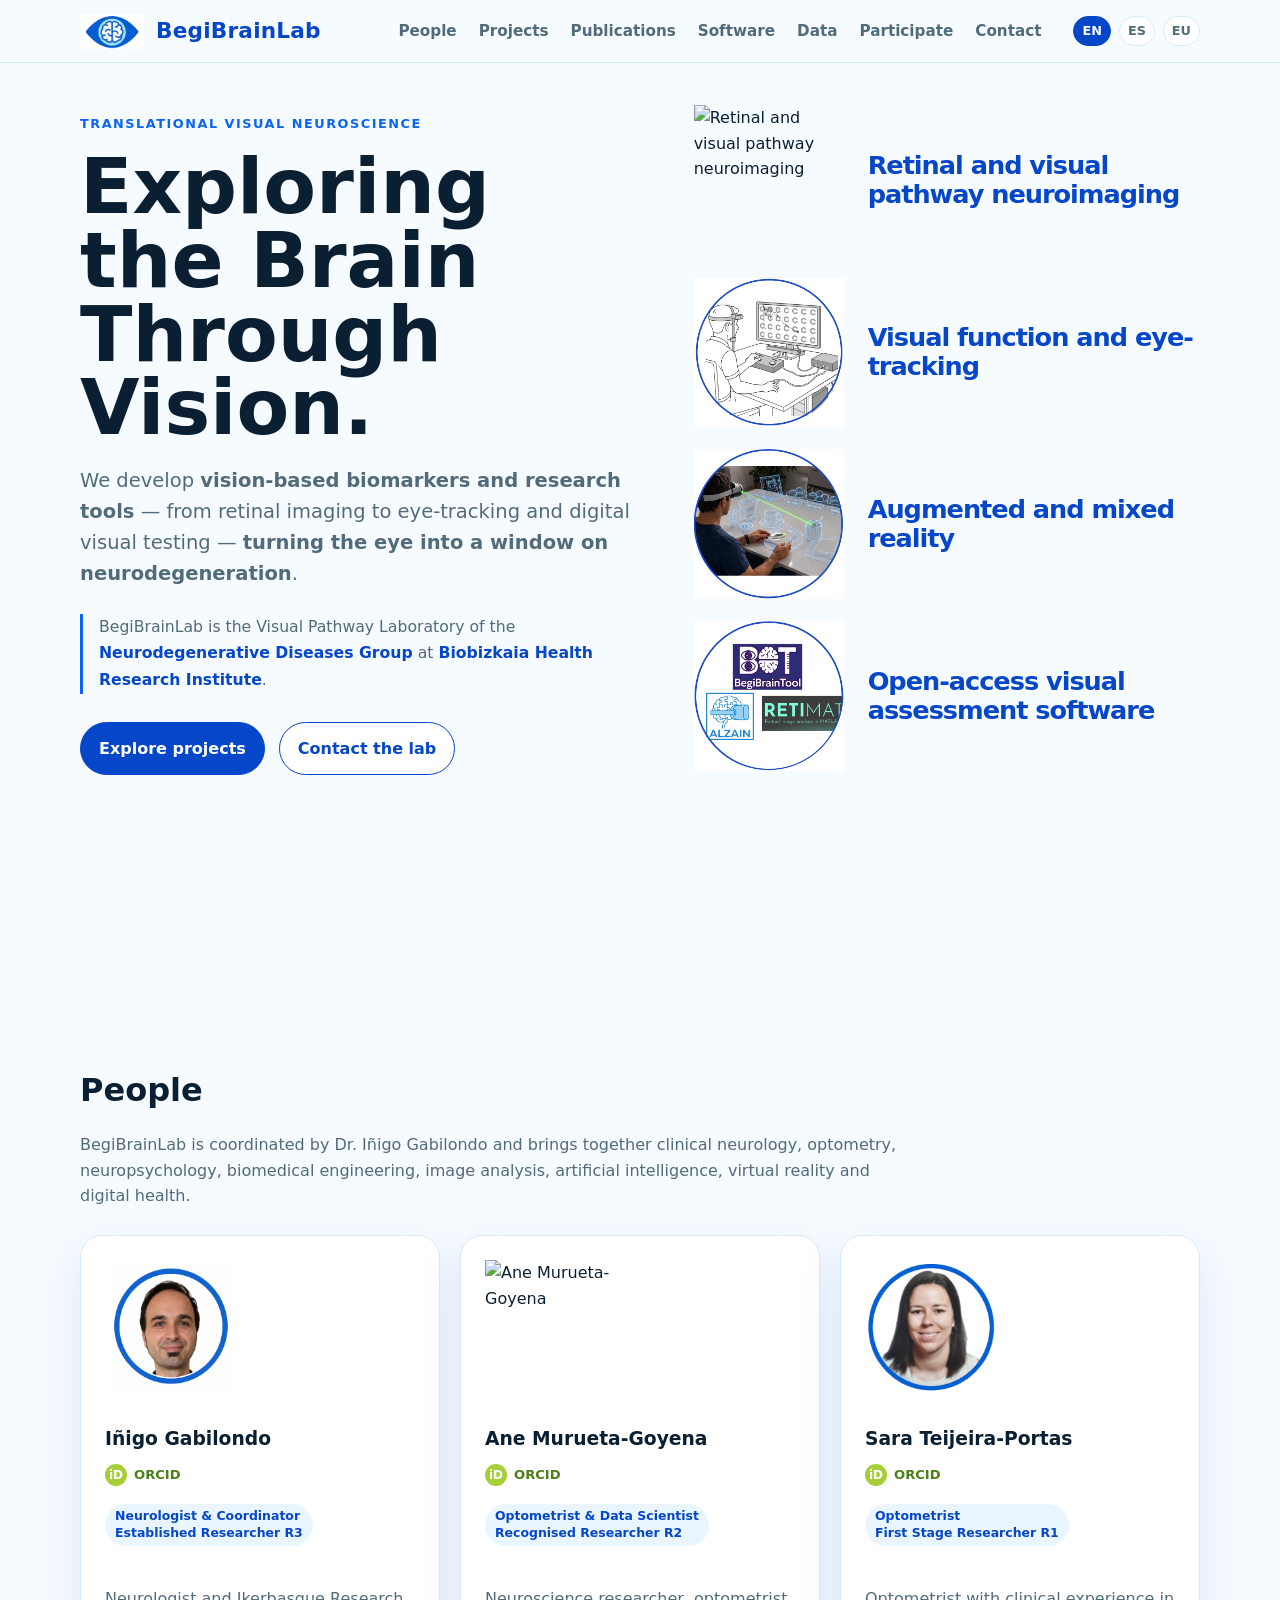
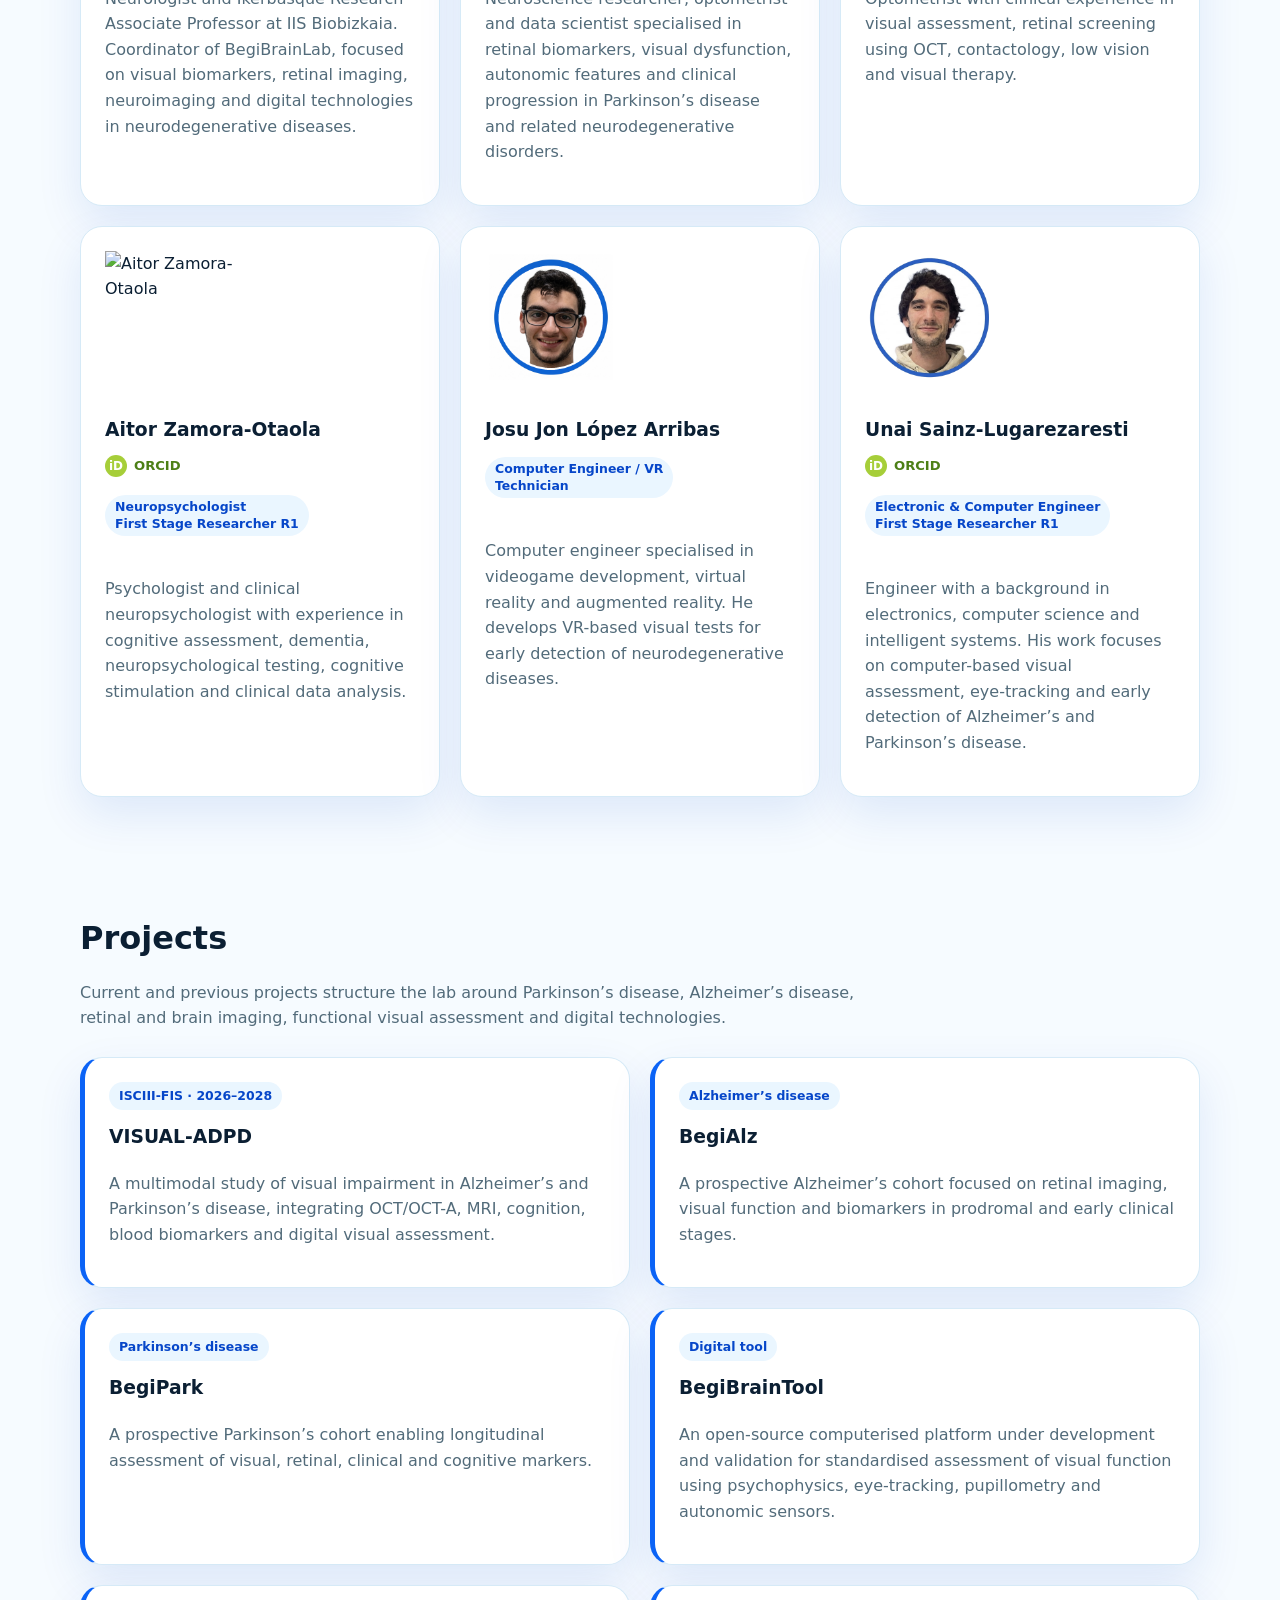
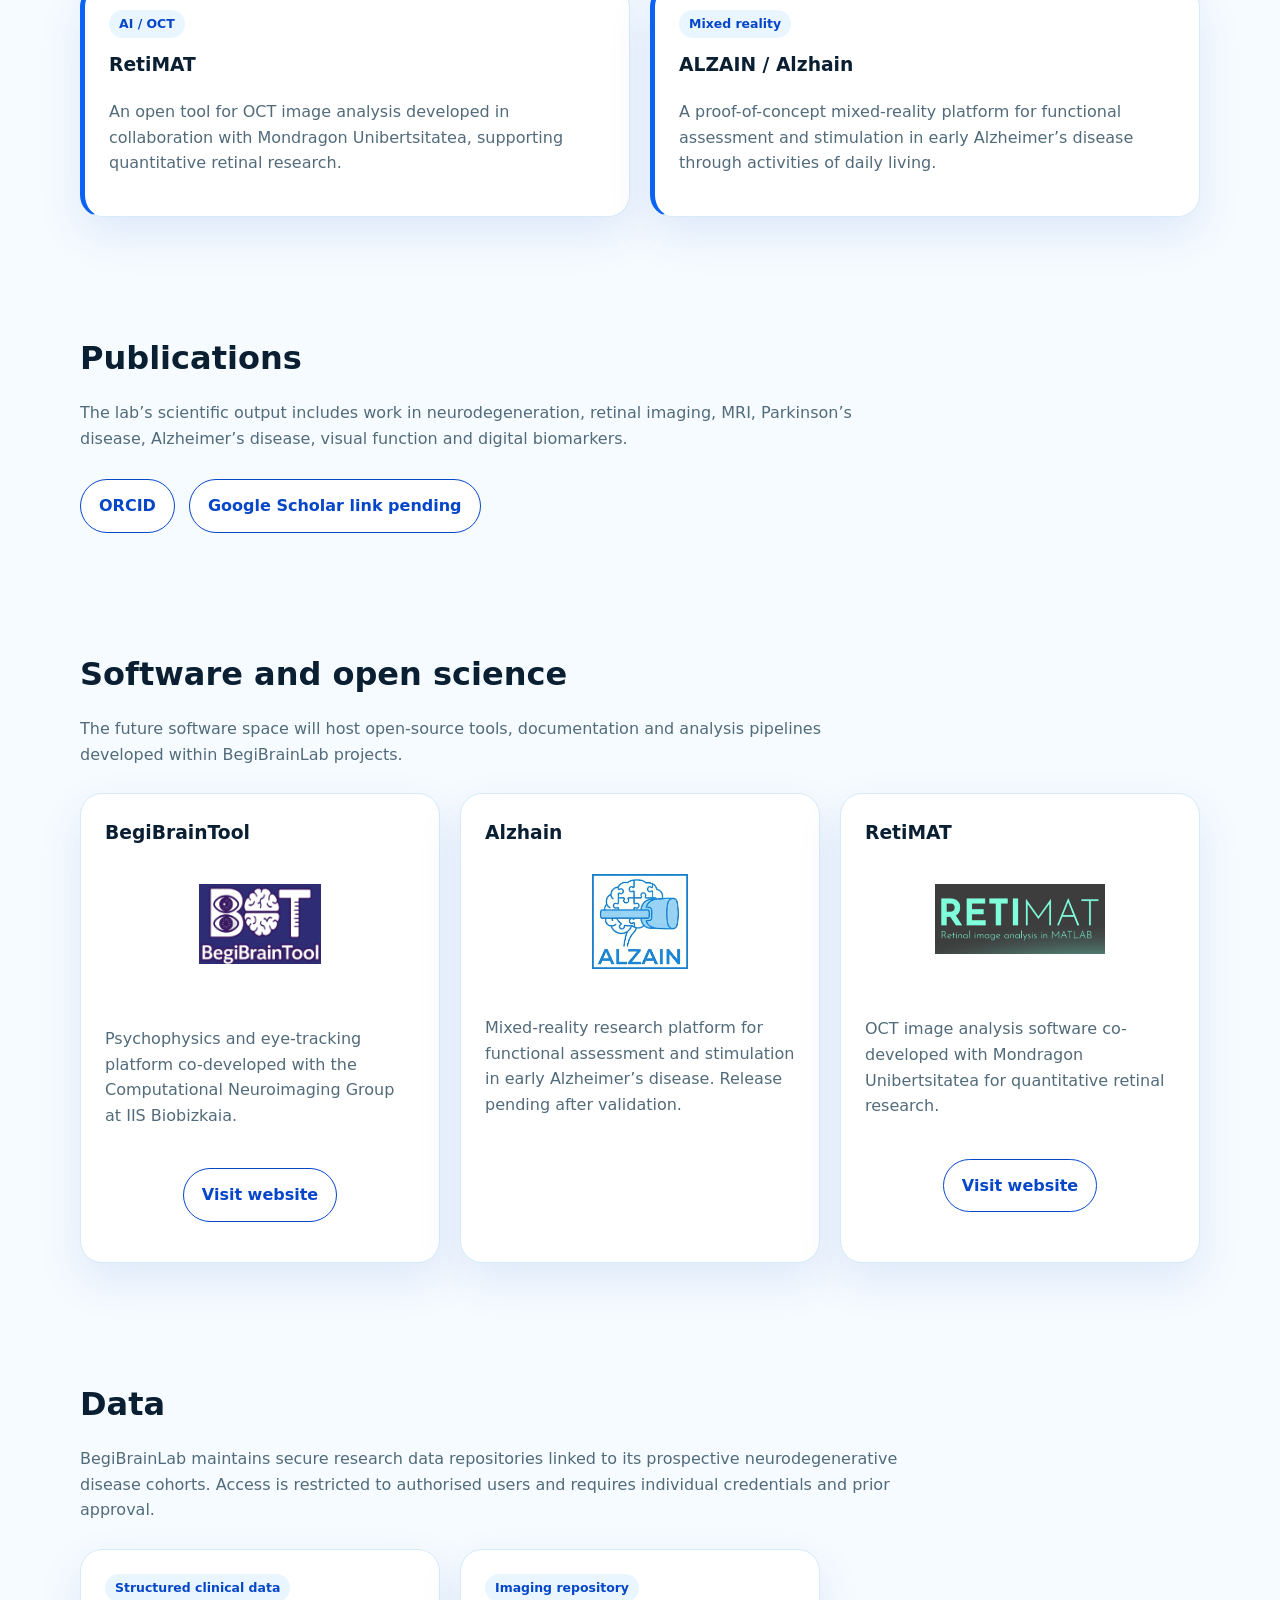
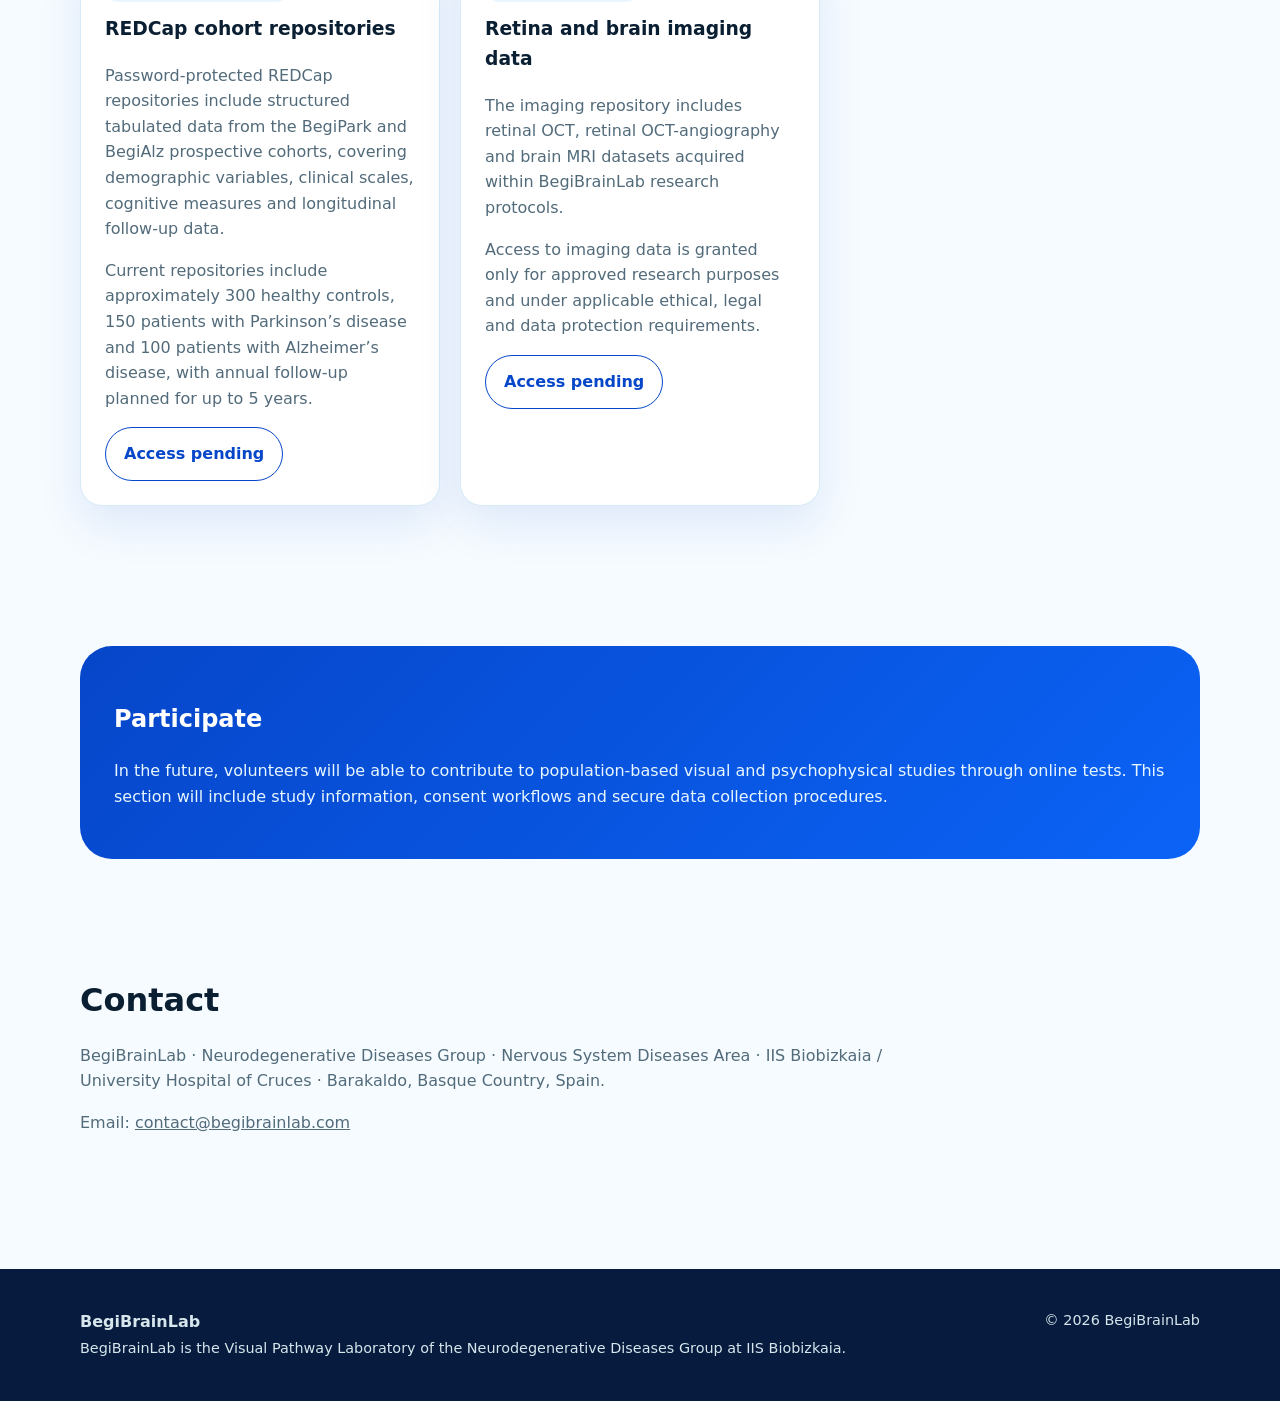
==== commit ae490336: "Update index.html" ====
--- a/index.html
+++ b/index.html
@@ -479,5 +479,3 @@
 
 </body>
 </html>
-
-Enviado desde Outlook para Android
--- a/assets/css/styles.css
+++ b/assets/css/styles.css
@@ -692,6 +692,26 @@
     padding-top: 90px;
   }
 }
-
-
-
+/* Hero actions: desktop/mobile ordering */
+
+.hero-actions-mobile {
+  display: none;
+}
+
+@media (max-width: 850px) {
+  .hero-actions-desktop {
+    display: none;
+  }
+
+  .hero-actions-mobile {
+    display: flex;
+    margin-top: 28px;
+  }
+
+  .hero-research-map {
+    margin-top: 34px;
+  }
+}
+
+
+
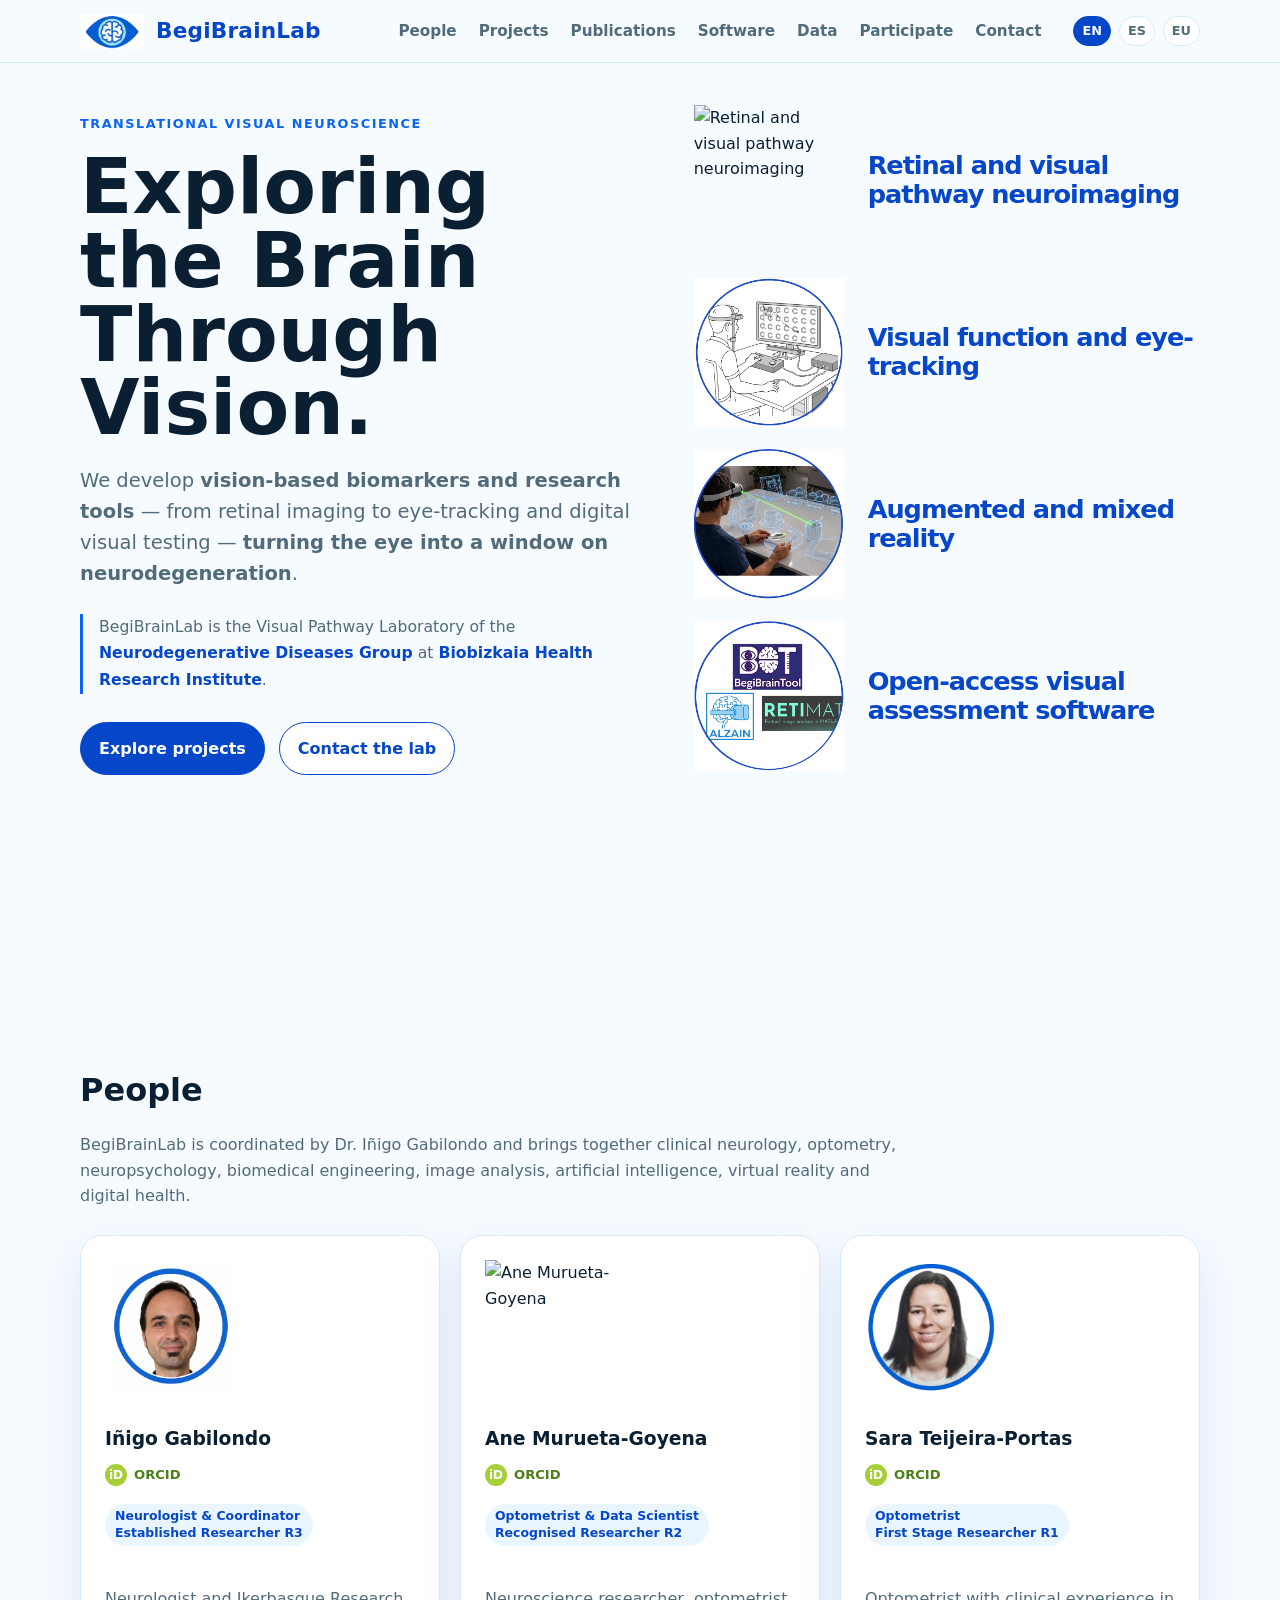
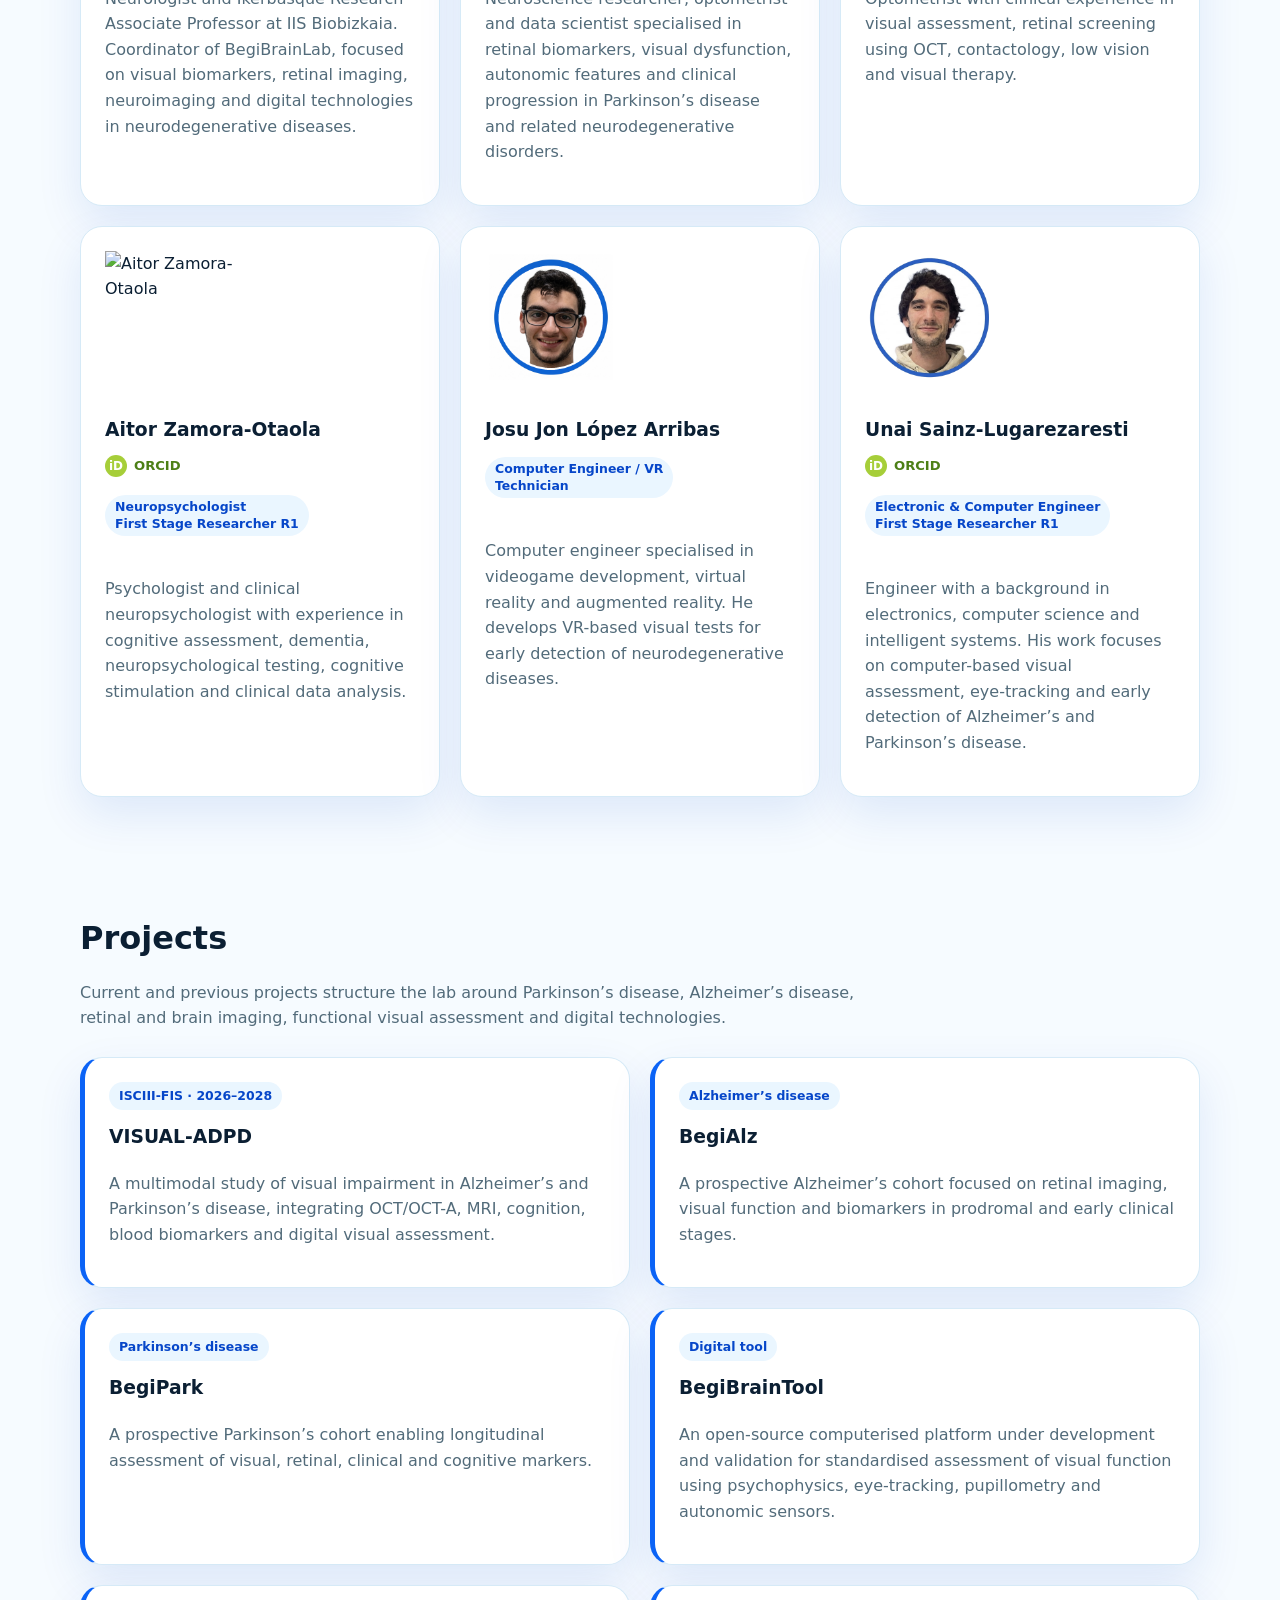
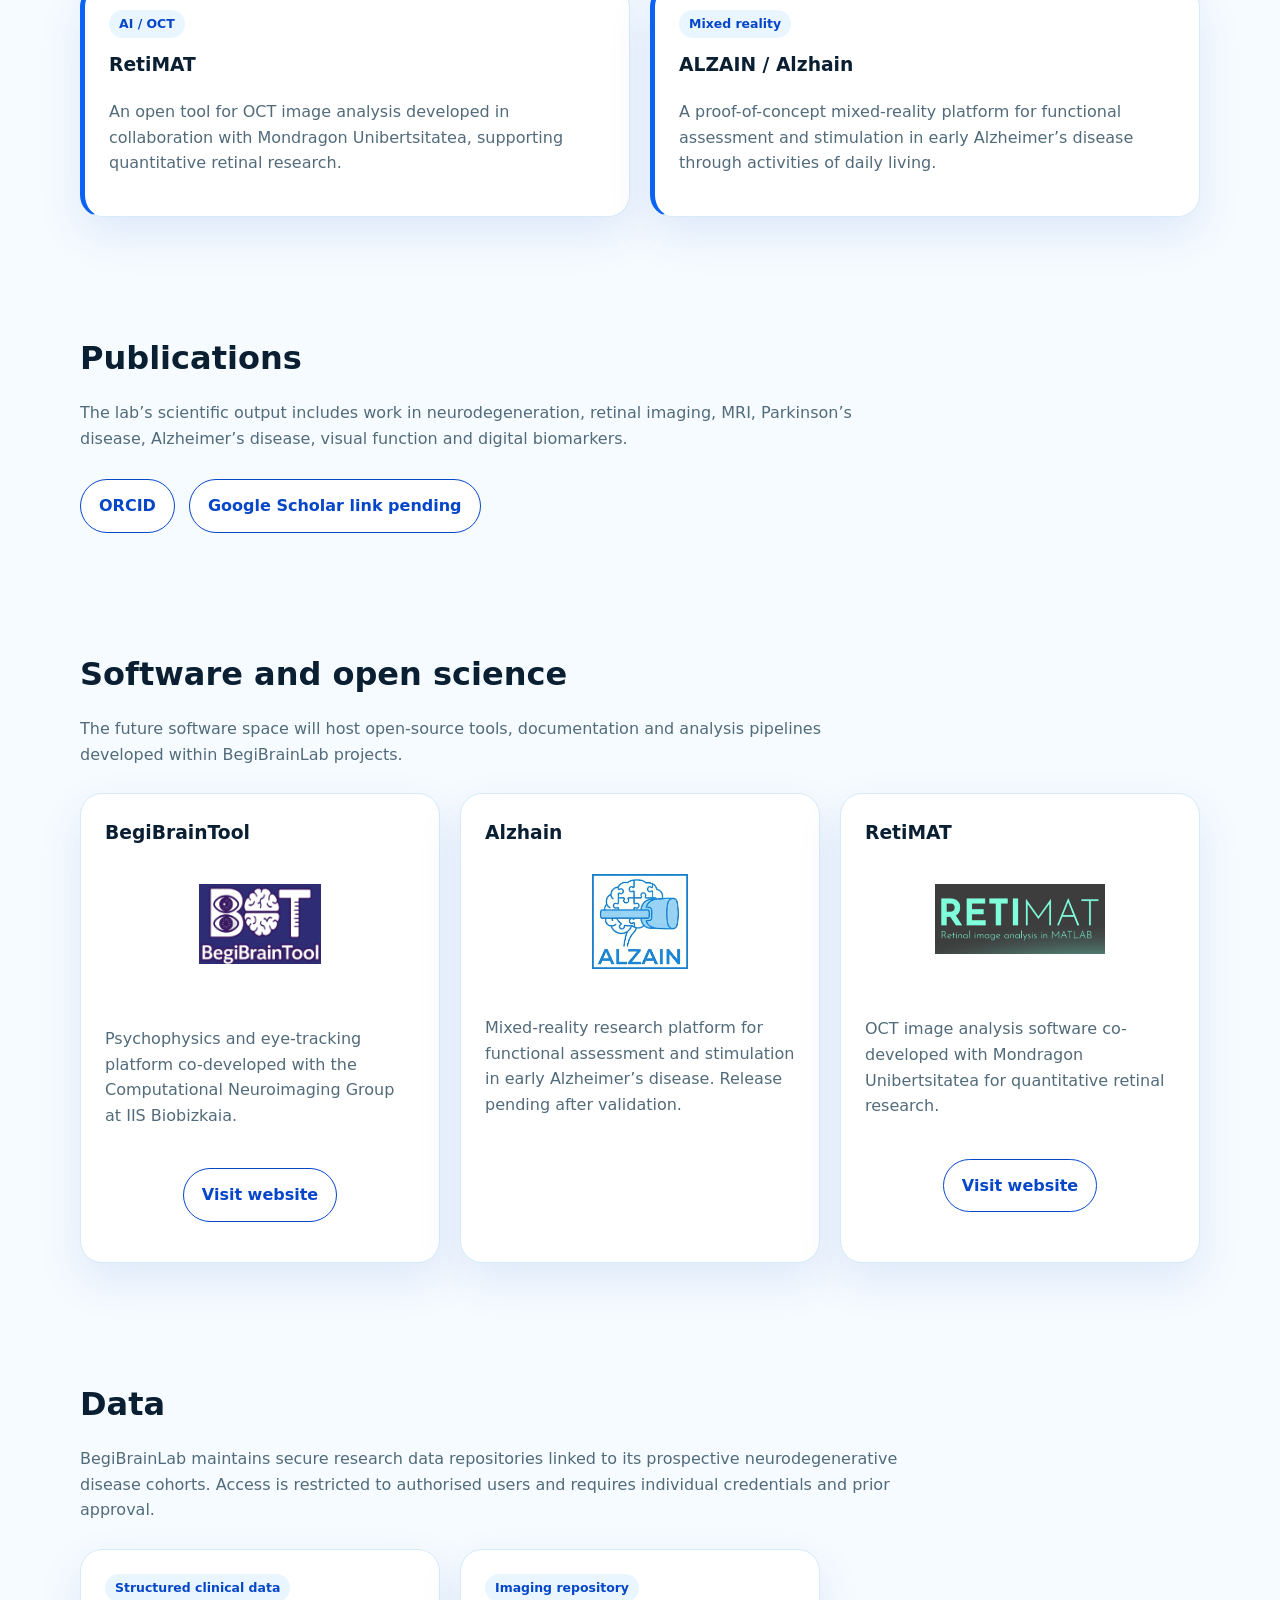
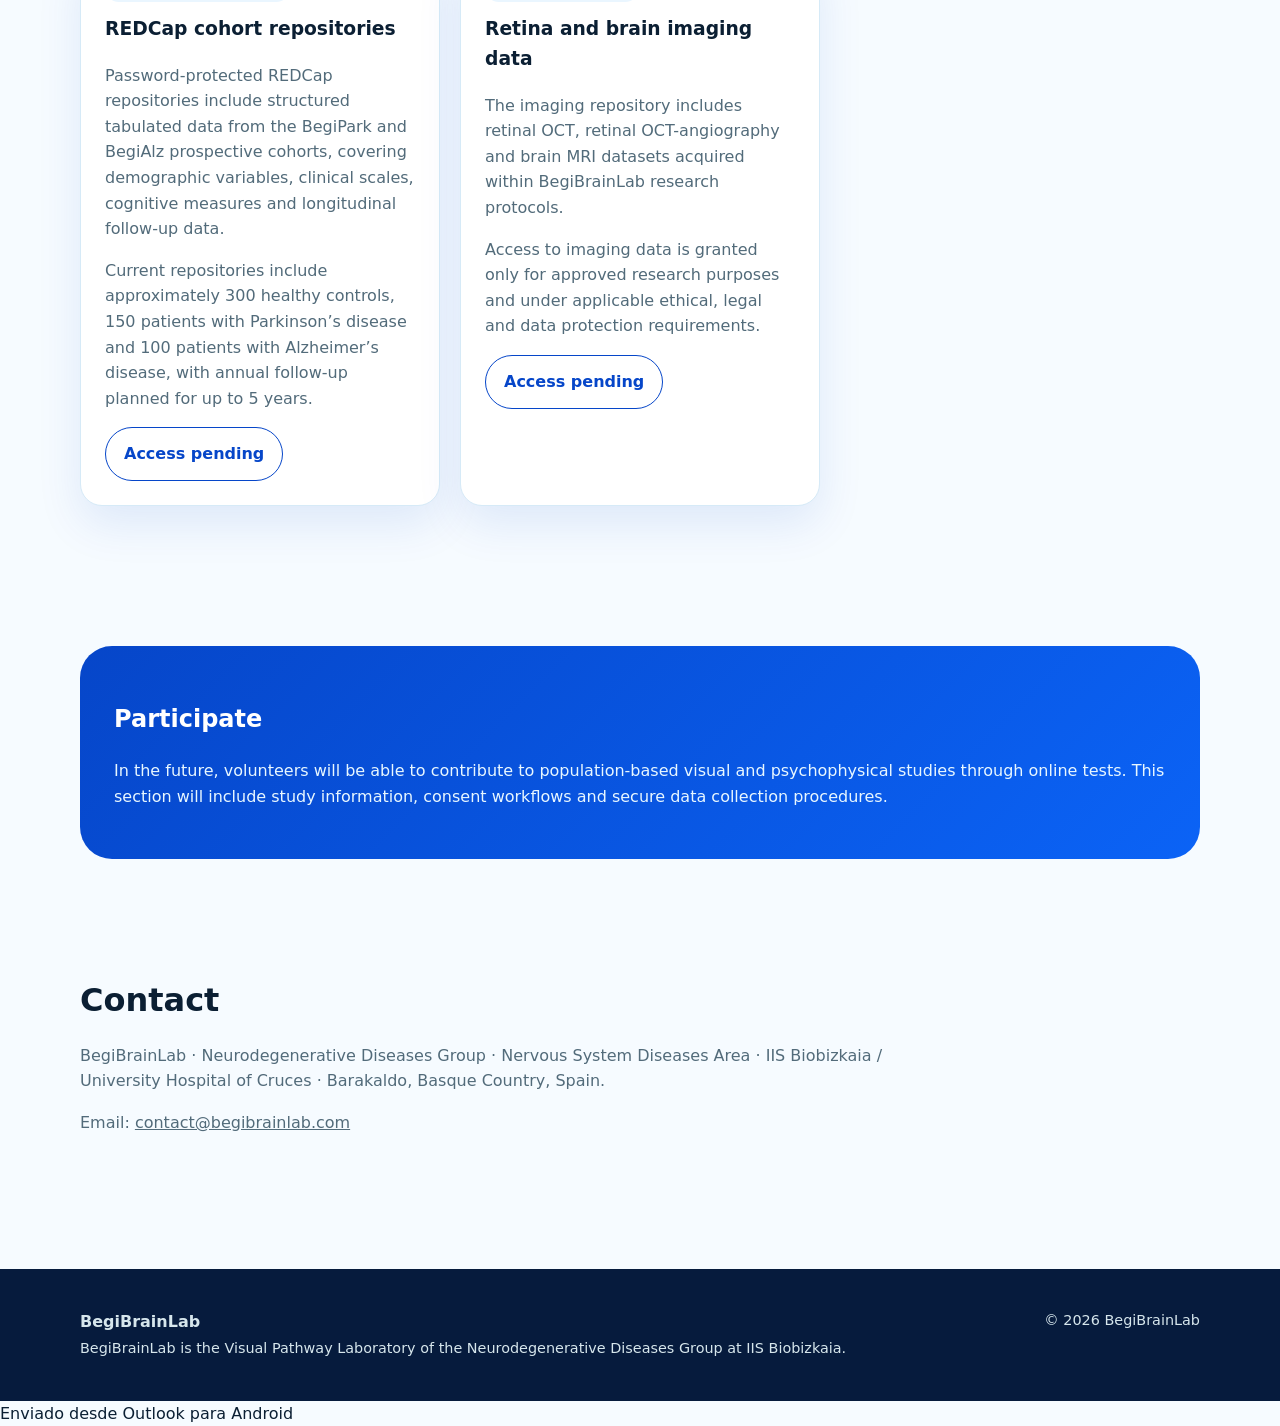
==== commit ccfc7e52: "Update index.html" ====
--- a/index.html
+++ b/index.html
@@ -81,24 +81,26 @@
 
 <div class="hero-research-map" aria-label="BegiBrainLab research focus">
 
-<div class="hero-research-item">
+<div class="hero-research-item" data-mobile-label="Imaging">
 <img src="/assets/img/hero/research-retina.PNG" alt="Retinal and visual pathway neuroimaging">
 <h3>Retinal and visual pathway neuroimaging</h3>
 </div>
 
-<div class="hero-research-item">
+<div class="hero-research-item" data-mobile-label="Function">
 <img src="/assets/img/hero/research-function.PNG" alt="Visual function and eye-tracking">
 <h3>Visual function and eye-tracking</h3>
 </div>
 
-<div class="hero-research-item">
+<div class="hero-research-item" data-mobile-label="XR">
 <img src="/assets/img/hero/research-xr.PNG" alt="Augmented and mixed reality">
 <h3>Augmented and mixed reality</h3>
 </div>
 
-<div class="hero-research-item">
+<div class="hero-research-item" data-mobile-label="Software">
 <img src="/assets/img/hero/research-software.PNG" alt="Open-access visual assessment software">
 <h3>Open-access visual assessment software</h3>
+</div>
+
 </div>
 
 <div class="actions hero-actions-mobile">
@@ -479,3 +481,5 @@
 
 </body>
 </html>
+
+Enviado desde Outlook para Android
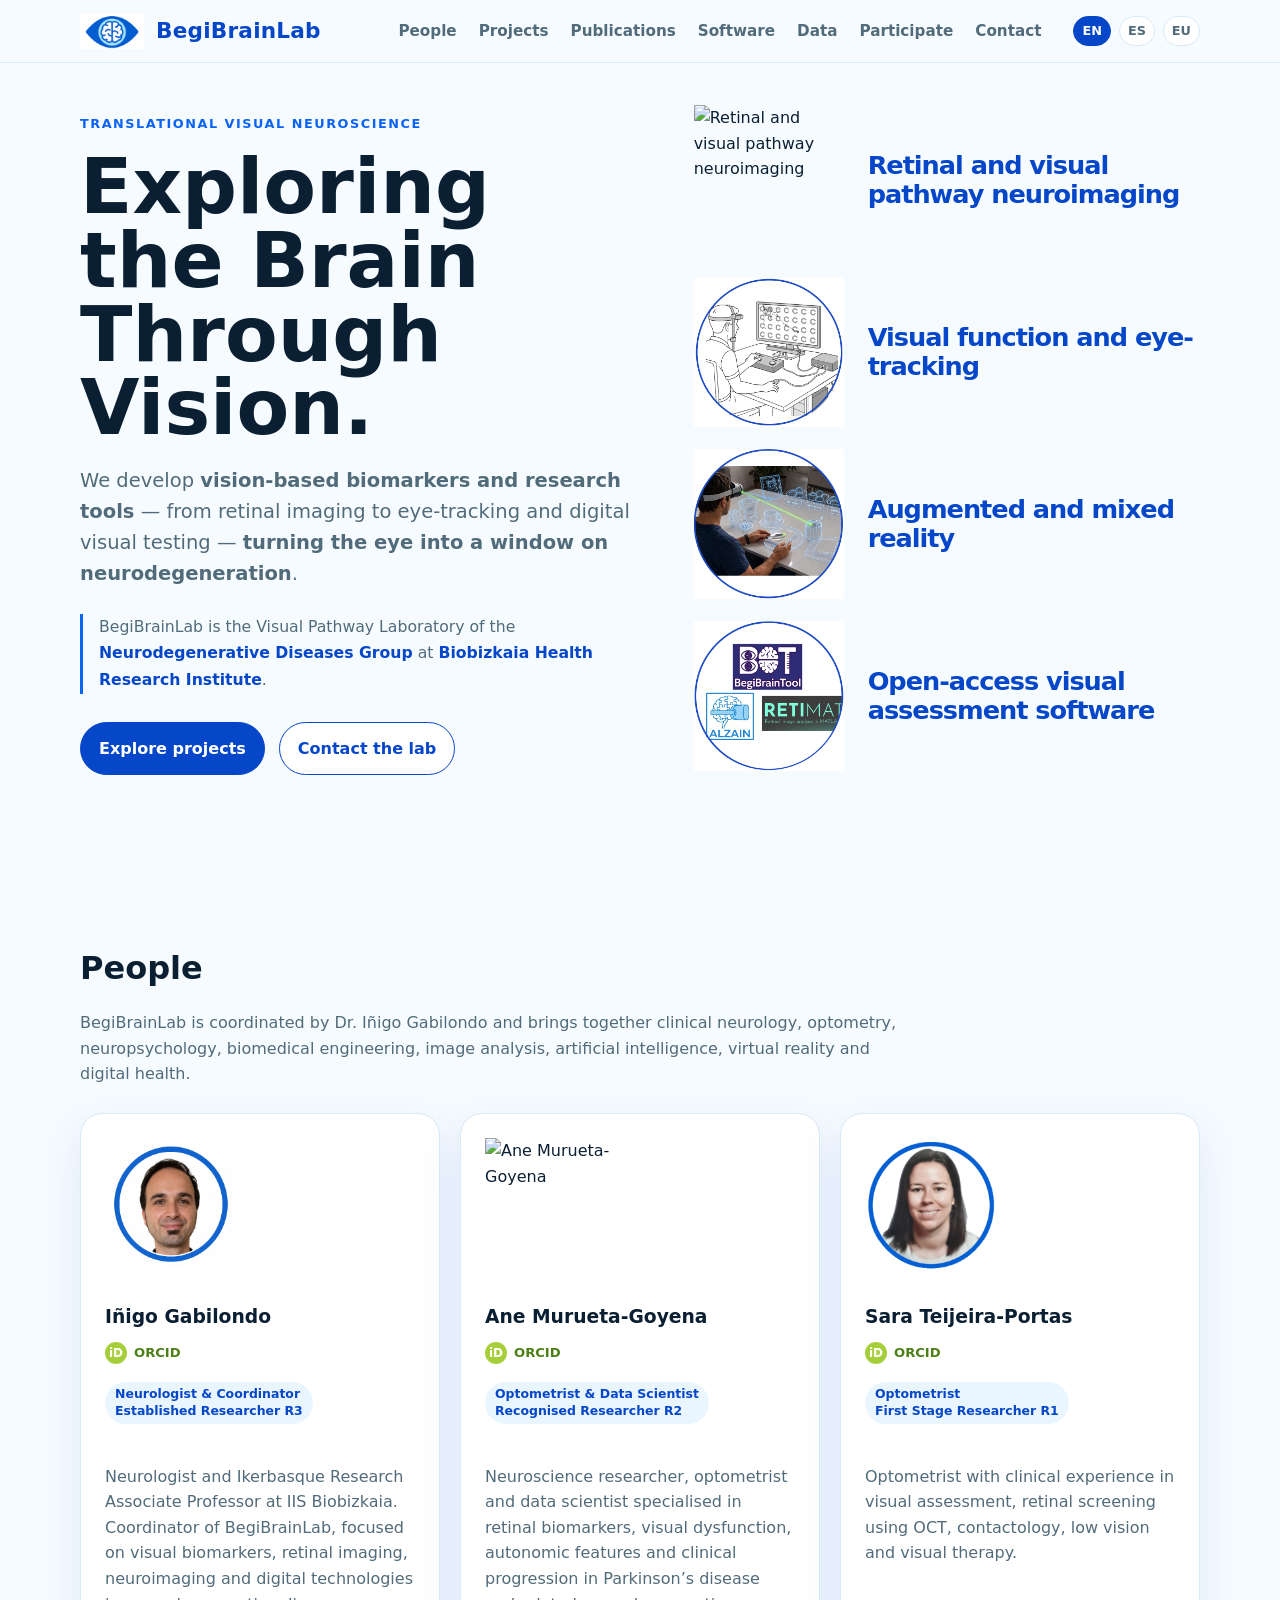
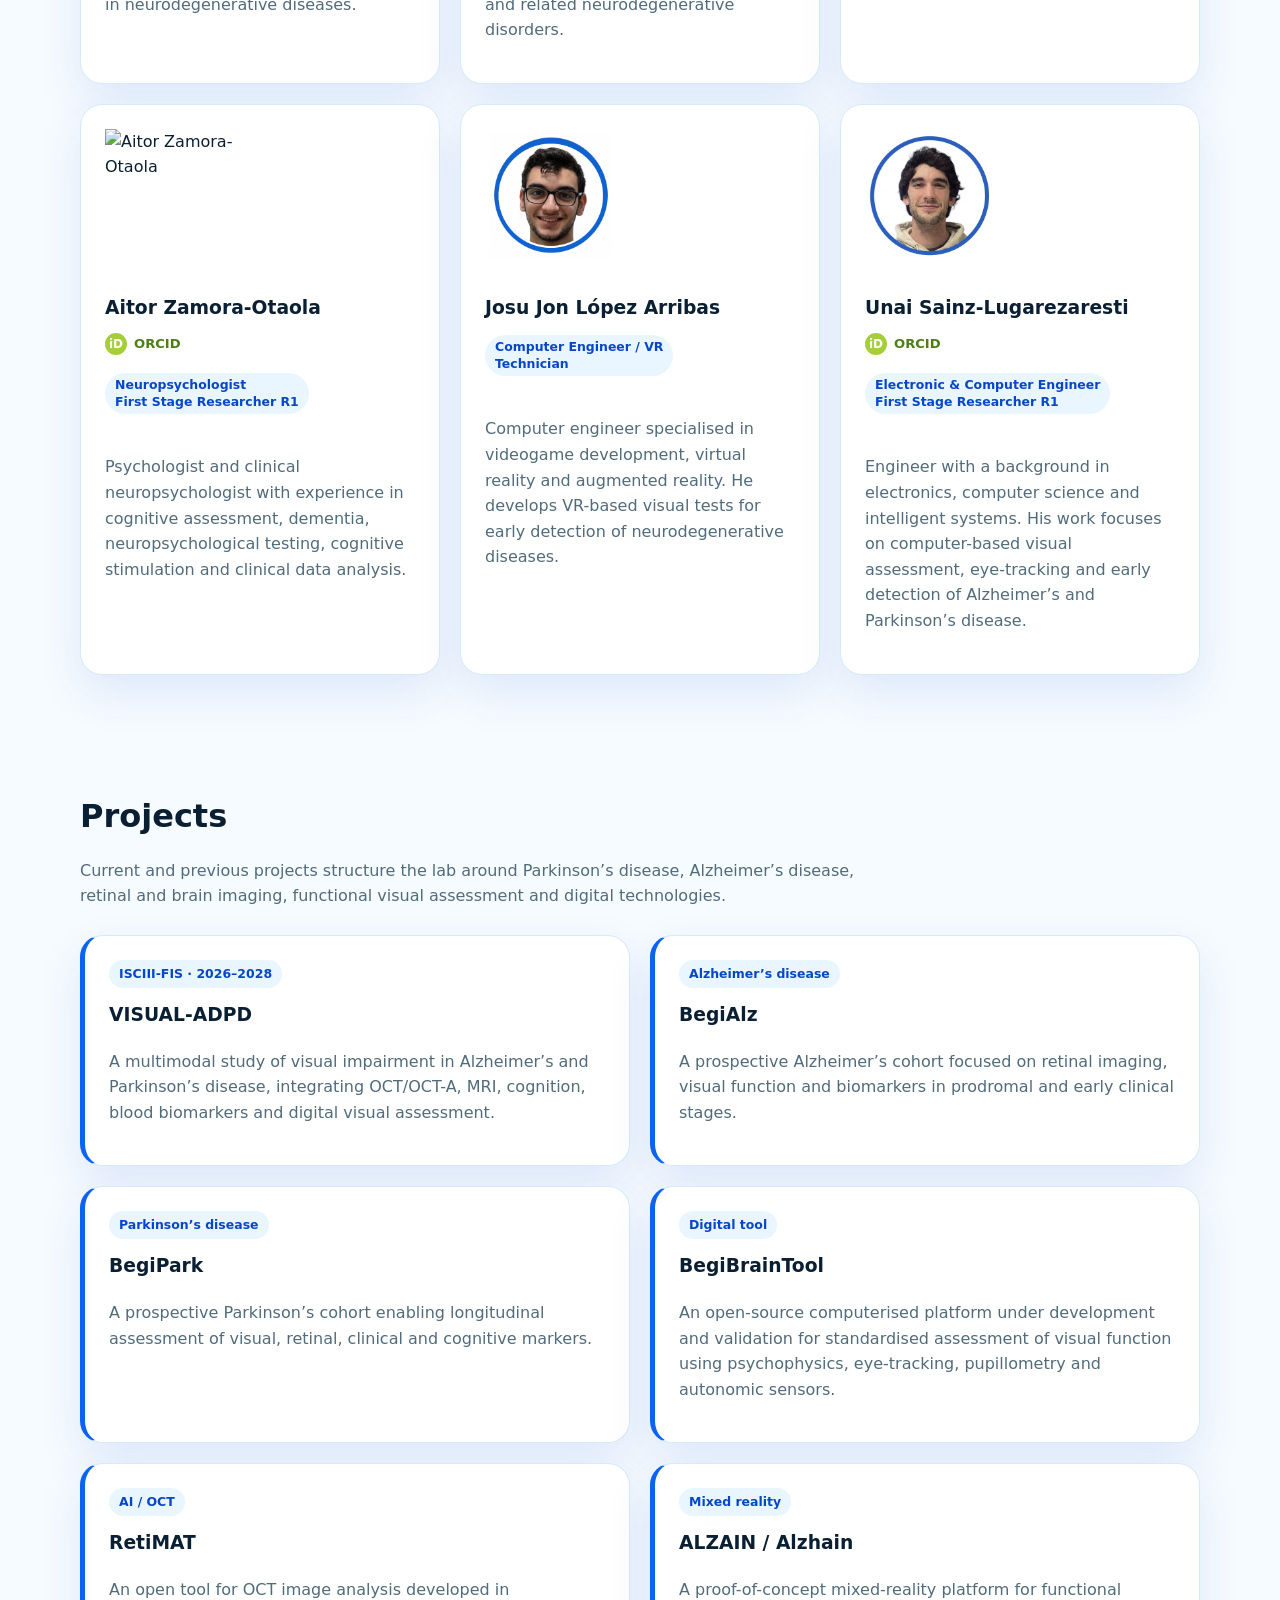
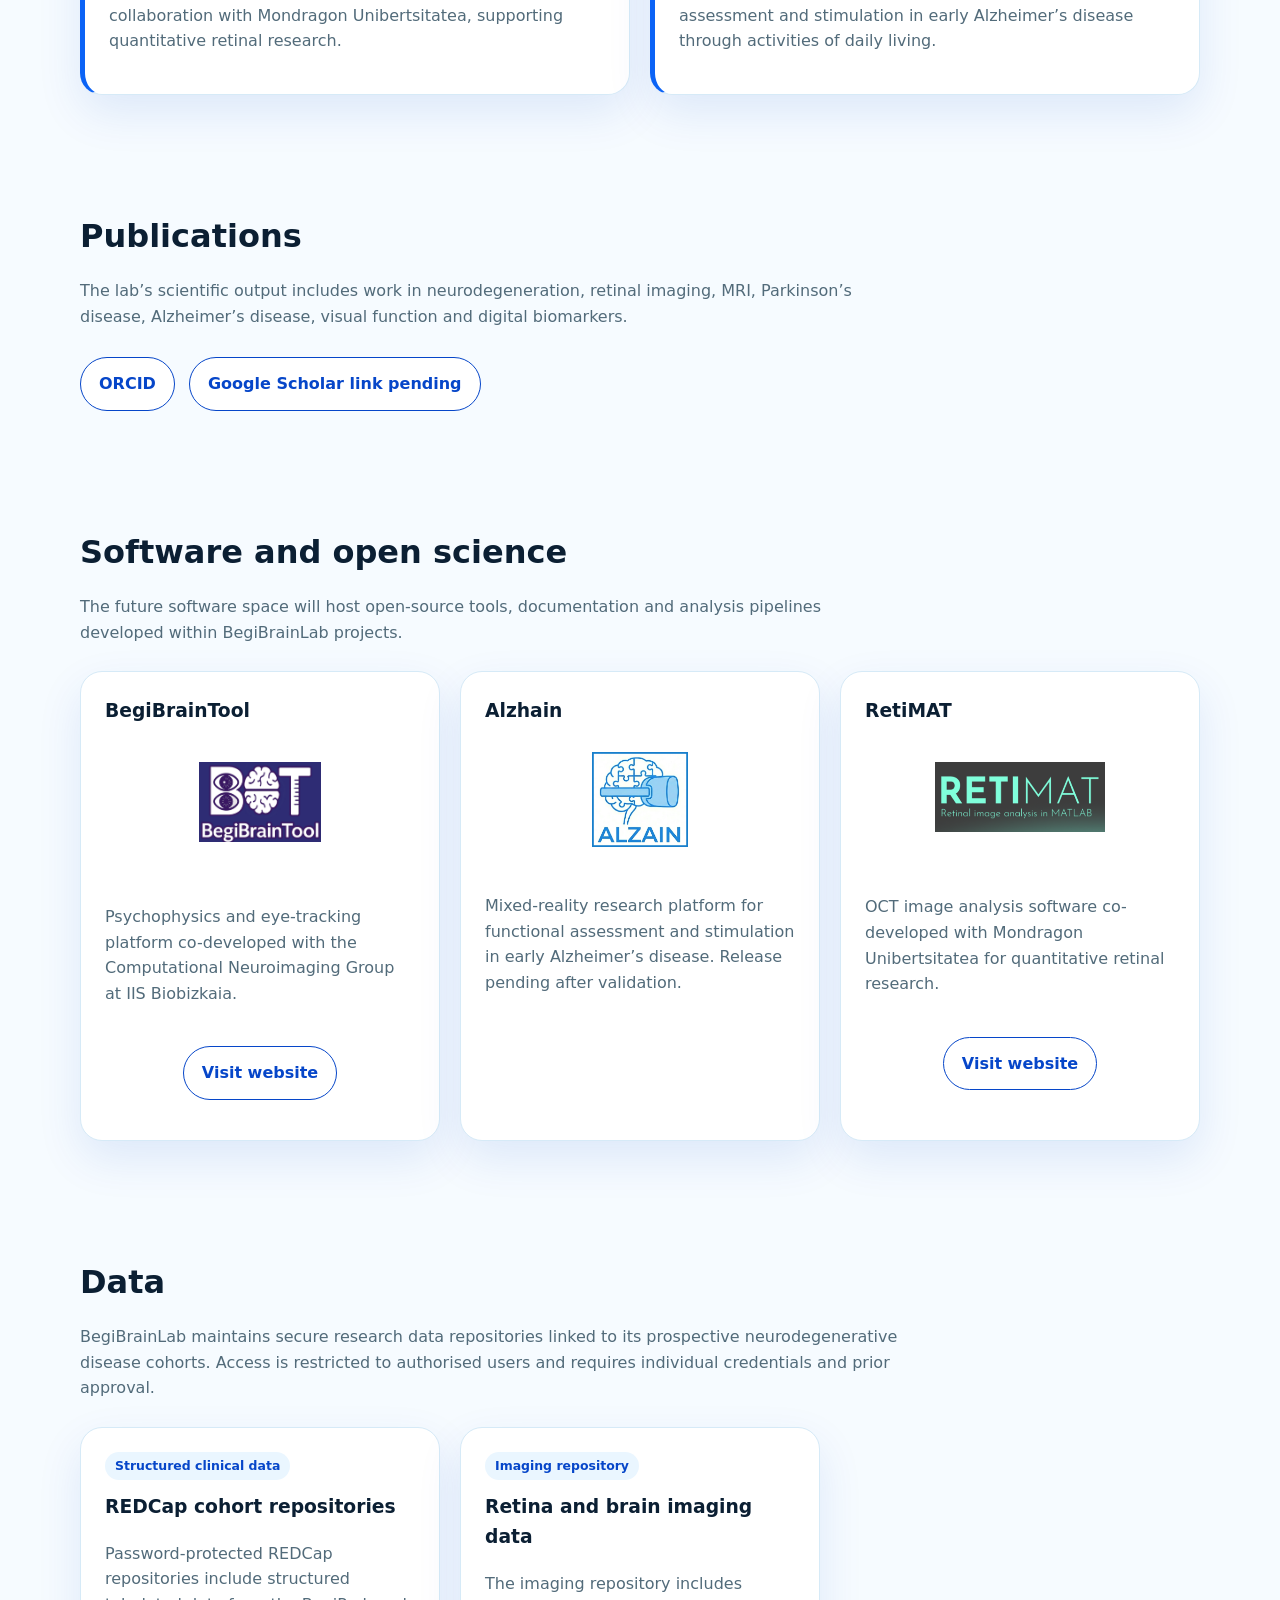
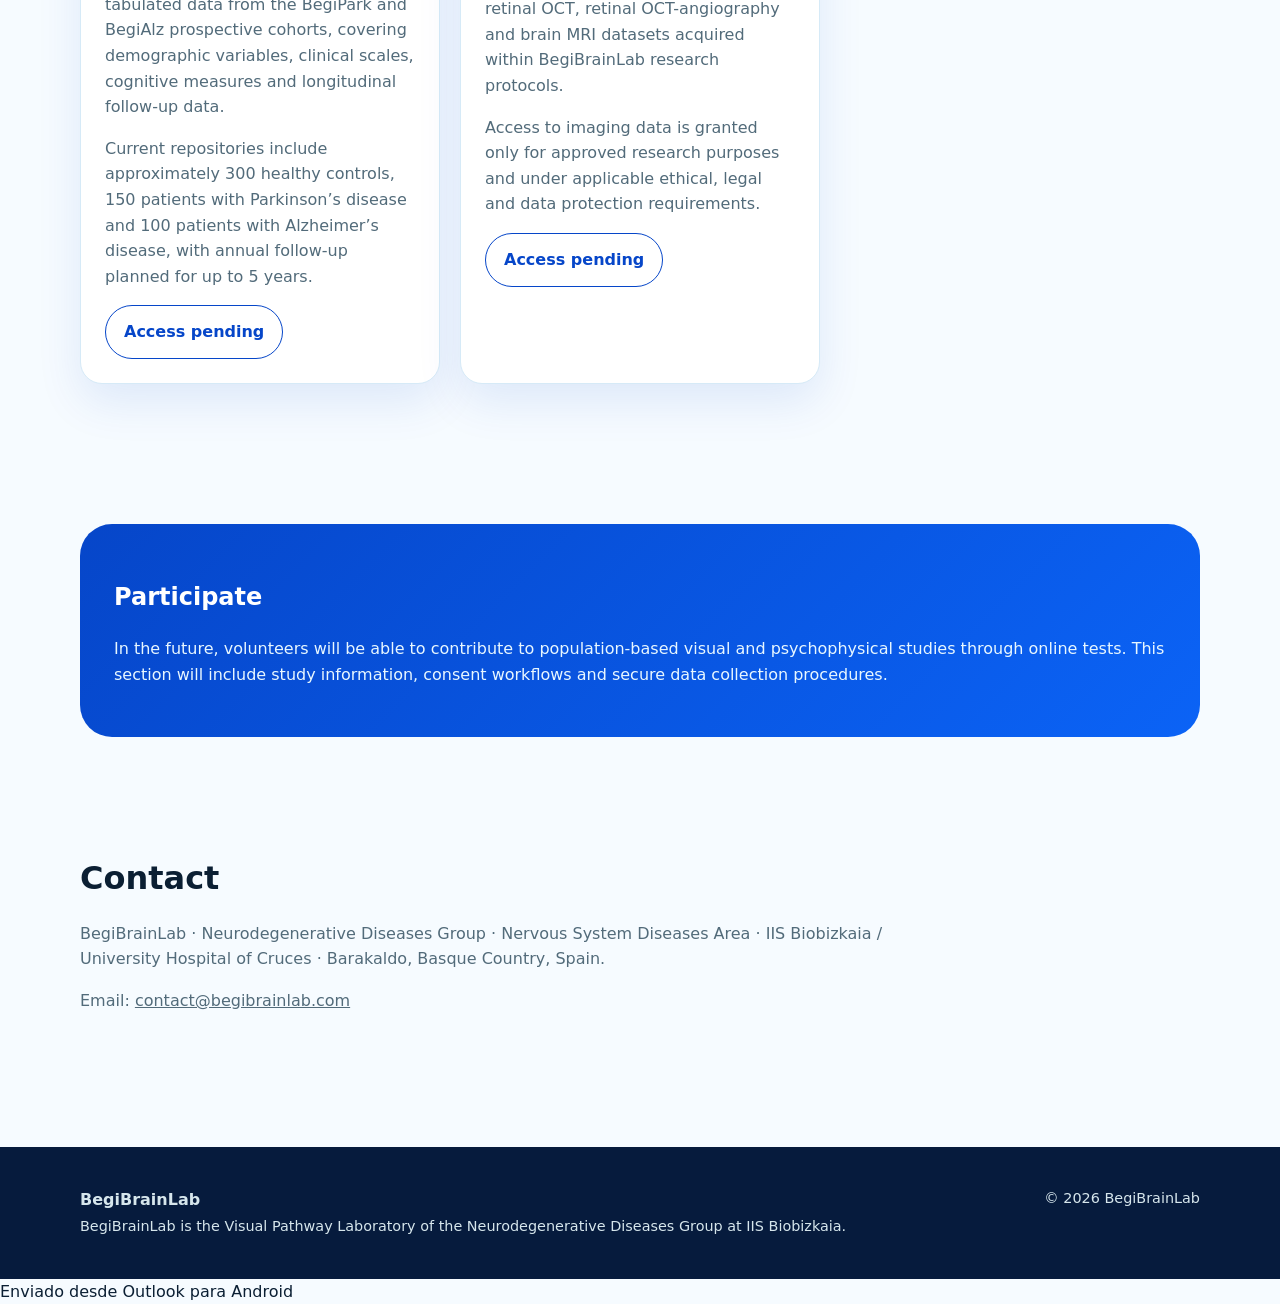
==== commit 35a554c4: "Update index.html" ====
--- a/index.html
+++ b/index.html
@@ -64,9 +64,30 @@
 Exploring the Brain Through Vision.
 </h1>
 
+<div class="hero-research-map-mobile" aria-label="BegiBrainLab research focus">
+
+<div class="hero-research-icon">
+<img src="/assets/img/hero/research-retina.PNG" alt="Retinal and visual pathway neuroimaging">
+</div>
+
+<div class="hero-research-icon">
+<img src="/assets/img/hero/research-function.PNG" alt="Visual function and eye-tracking">
+</div>
+
+<div class="hero-research-icon">
+<img src="/assets/img/hero/research-xr.PNG" alt="Augmented and mixed reality">
+</div>
+
+<div class="hero-research-icon">
+<img src="/assets/img/hero/research-software.PNG" alt="Open-access visual assessment software">
+</div>
+
+</div>
+
 <p class="lead">
 We develop <strong>vision-based biomarkers and research tools</strong> — from retinal imaging to eye-tracking and digital visual testing — <strong>turning the eye into a window on neurodegeneration</strong>.
 </p>
+
 
 <p class="institutional-note">
 BegiBrainLab is the Visual Pathway Laboratory of the <a href="https://www.bio-bizkaia.eus/areas-investigacion/bc5.01" target="_blank" rel="noopener">Neurodegenerative Diseases Group</a> at <a href="https://www.bio-bizkaia.eus/web/iis/bb/inicio" target="_blank" rel="noopener">Biobizkaia Health Research Institute</a>.
@@ -79,7 +100,7 @@
 
 </div>
 
-<div class="hero-research-map" aria-label="BegiBrainLab research focus">
+<div class="hero-research-map hero-research-map-desktop" aria-label="BegiBrainLab research focus">
 
 <div class="hero-research-item" data-mobile-label="Imaging">
 <img src="/assets/img/hero/research-retina.PNG" alt="Retinal and visual pathway neuroimaging">
@@ -99,13 +120,6 @@
 <div class="hero-research-item" data-mobile-label="Software">
 <img src="/assets/img/hero/research-software.PNG" alt="Open-access visual assessment software">
 <h3>Open-access visual assessment software</h3>
-</div>
-
-</div>
-
-<div class="actions hero-actions-mobile">
-<a class="btn primary" href="#projects">Explore projects</a>
-<a class="btn secondary" href="#contact">Contact the lab</a>
 </div>
 
 </div>
--- a/assets/css/styles.css
+++ b/assets/css/styles.css
@@ -278,6 +278,20 @@
   line-height: 1.12;
   font-weight: 900;
   letter-spacing: -0.04em;
+}
+
+/* Desktop/mobile split for hero research icons */
+
+.hero-research-map-mobile {
+  display: none;
+}
+
+.hero-research-map-desktop {
+  display: grid;
+}
+
+.hero-actions-mobile {
+  display: none;
 }
 
 /* Sections */
@@ -613,36 +627,79 @@
 }
 
 @media (max-width: 850px) {
-  .hero-grid,
+  .hero {
+    padding: 18px 0 76px;
+  }
+
+  .hero-grid {
+    display: block;
+  }
+
+  .eyebrow {
+    margin-top: 0;
+    margin-bottom: 14px;
+  }
+
+  .hero h1 {
+    font-size: clamp(2.45rem, 14vw, 3.7rem);
+    margin-bottom: 16px;
+  }
+
+  .hero-research-map-desktop {
+    display: none !important;
+  }
+
+  .hero-research-map-mobile {
+    display: grid !important;
+    grid-template-columns: repeat(4, 1fr);
+    gap: 8px;
+    max-width: 100%;
+    margin: 12px auto 26px;
+  }
+
+  .hero-research-map-mobile .hero-research-item {
+    display: flex;
+    flex-direction: column;
+    align-items: center;
+    justify-content: center;
+    gap: 0;
+    text-align: center;
+  }
+
+  .hero-research-map-mobile .hero-research-item img {
+    width: 68px;
+    height: 68px;
+    object-fit: contain;
+  }
+
+  .hero-research-map-mobile .hero-research-item h3 {
+    display: none;
+  }
+
+  .hero-research-map-mobile .hero-research-item::after {
+    content: none !important;
+  }
+
+  .lead {
+    font-size: 1.08rem;
+  }
+
+  .hero-actions-desktop {
+    display: flex !important;
+    justify-content: center;
+    margin-top: 26px;
+  }
+
+  .hero-actions-mobile {
+    display: none !important;
+  }
+
   .grid.cards,
   .project-list,
   .software-grid {
     grid-template-columns: 1fr;
   }
 
-  .hero {
-    padding-top: 50px;
-  }
-
-  .hero-research-map {
-    margin: 34px auto 0;
-    max-width: 620px;
-  }
-
-  .hero-research-item {
-    grid-template-columns: 112px 1fr;
-    gap: 18px;
-  }
-
-  .hero-research-item img {
-    width: 112px;
-    height: 112px;
-  }
-
-  .hero-research-item h3 {
-    font-size: 1.25rem;
-  }
-
   .software-card > a {
     margin: 10px auto 16px !important;
   }
@@ -652,66 +709,48 @@
     max-height: 80px !important;
   }
 
+  #people {
+    padding-top: 76px;
+  }
+
   .footer-grid {
     display: block;
   }
 }
 
-@media (max-width: 650px) {
-  .hero-research-item {
-    grid-template-columns: 92px 1fr;
-    gap: 14px;
-  }
-
-  .hero-research-item img {
-    width: 92px;
-    height: 92px;
-  }
-
-  .hero-research-item h3 {
-    font-size: 1.08rem;
-  }
-
-  .hero h1 {
-    font-size: clamp(2.45rem, 14vw, 3.7rem);
-  }
-
-  .lead {
-    font-size: 1.08rem;
-  }
-}
-
-/* Extra separation between hero and People */
-
-#people {
-  padding-top: 180px;
-}
-
-@media (max-width: 850px) {
-  #people {
-    padding-top: 90px;
-  }
-}
-/* Hero actions: desktop/mobile ordering */
-
-.hero-actions-mobile {
-  display: none;
-}
-
-@media (max-width: 850px) {
+@media (max-width: 420px) {
+  .hero {
+    padding-top: 12px;
+  }
+
+  .hero-research-map-mobile {
+    gap: 6px;
+    margin: 10px auto 24px;
+  }
+
+  .hero-research-map-mobile .hero-research-item img {
+    width: 62px;
+    height: 62px;
+  }
+
   .hero-actions-desktop {
-    display: none;
-  }
-
-  .hero-actions-mobile {
-    display: flex;
-    margin-top: 28px;
-  }
-
-  .hero-research-map {
-    margin-top: 34px;
-  }
-}
-
-
-
+    gap: 10px;
+  }
+
+  .hero-actions-desktop .btn {
+    padding: 12px 15px;
+    font-size: .92rem;
+  }
+}
+
+@media (max-width: 370px) {
+  .hero-research-map-mobile .hero-research-item img {
+    width: 56px;
+    height: 56px;
+  }
+
+  .hero-actions-desktop .btn {
+    padding: 11px 13px;
+    font-size: .86rem;
+  }
+}
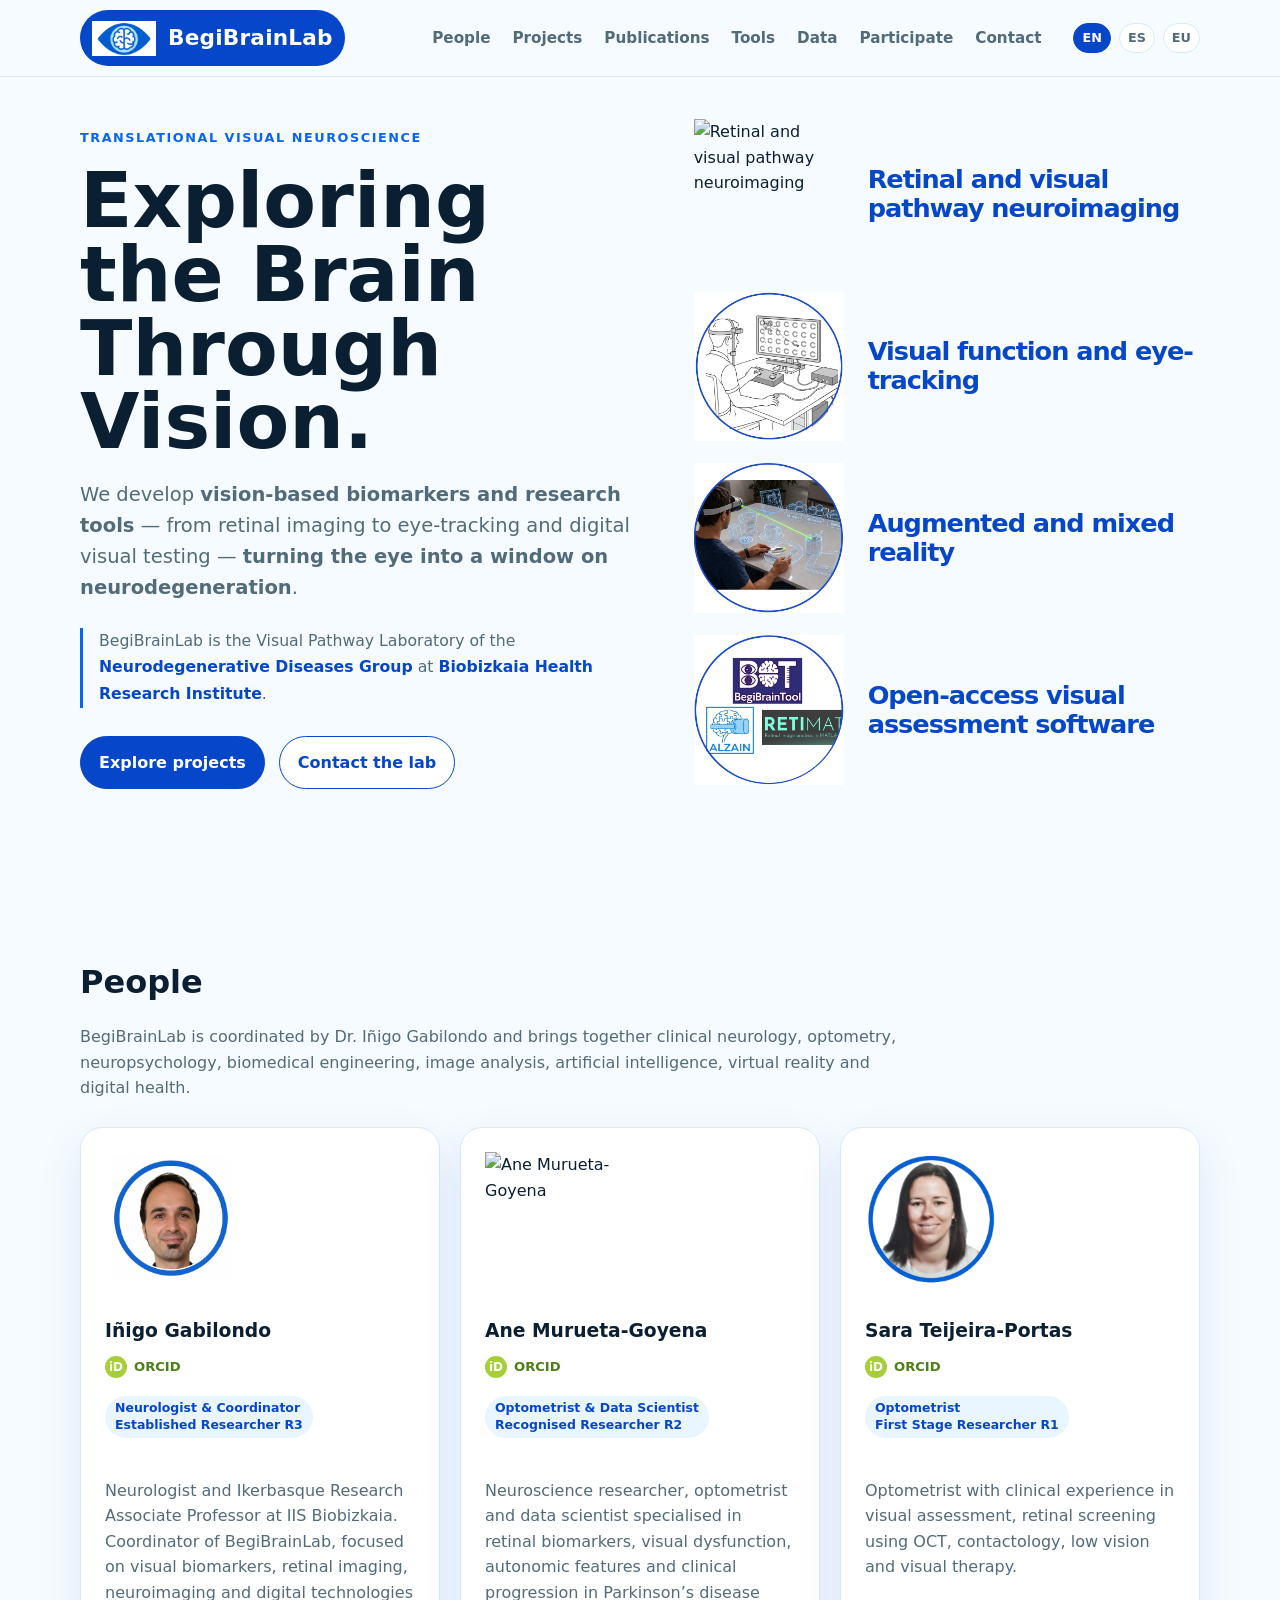
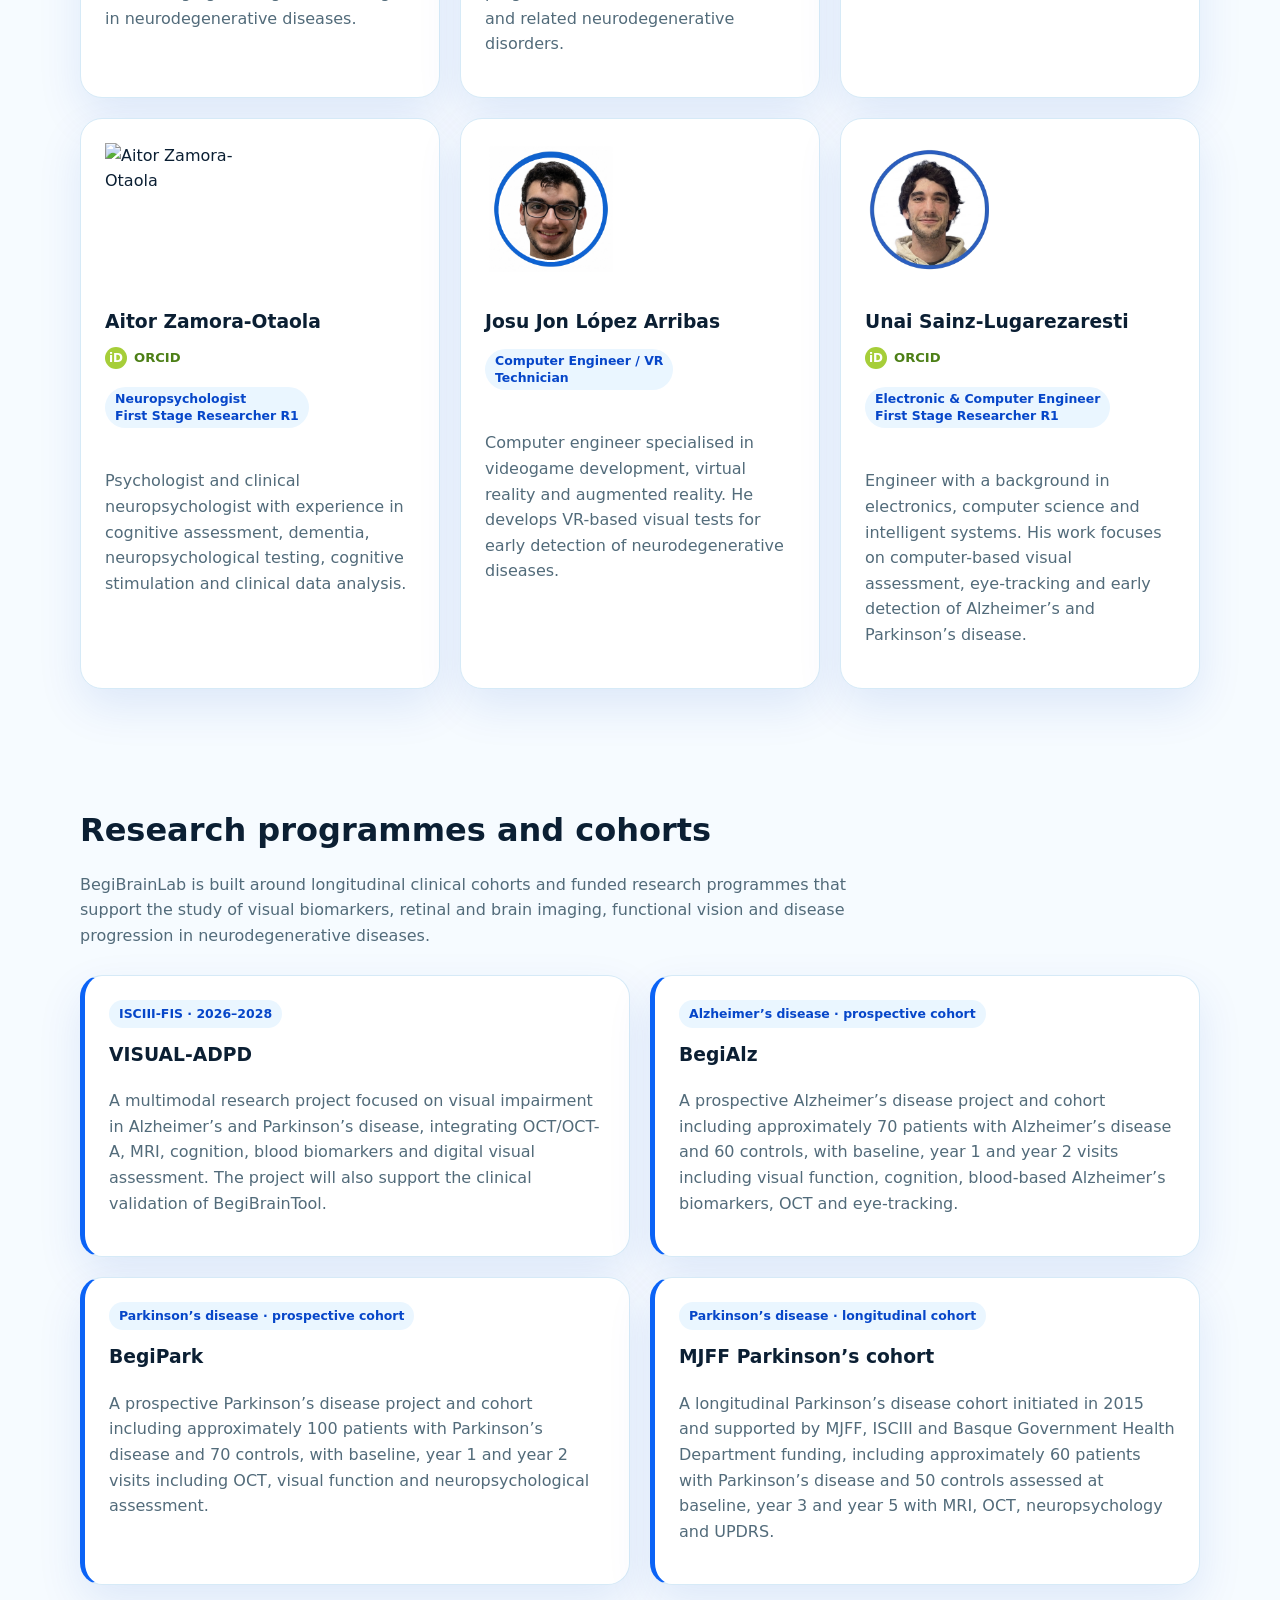
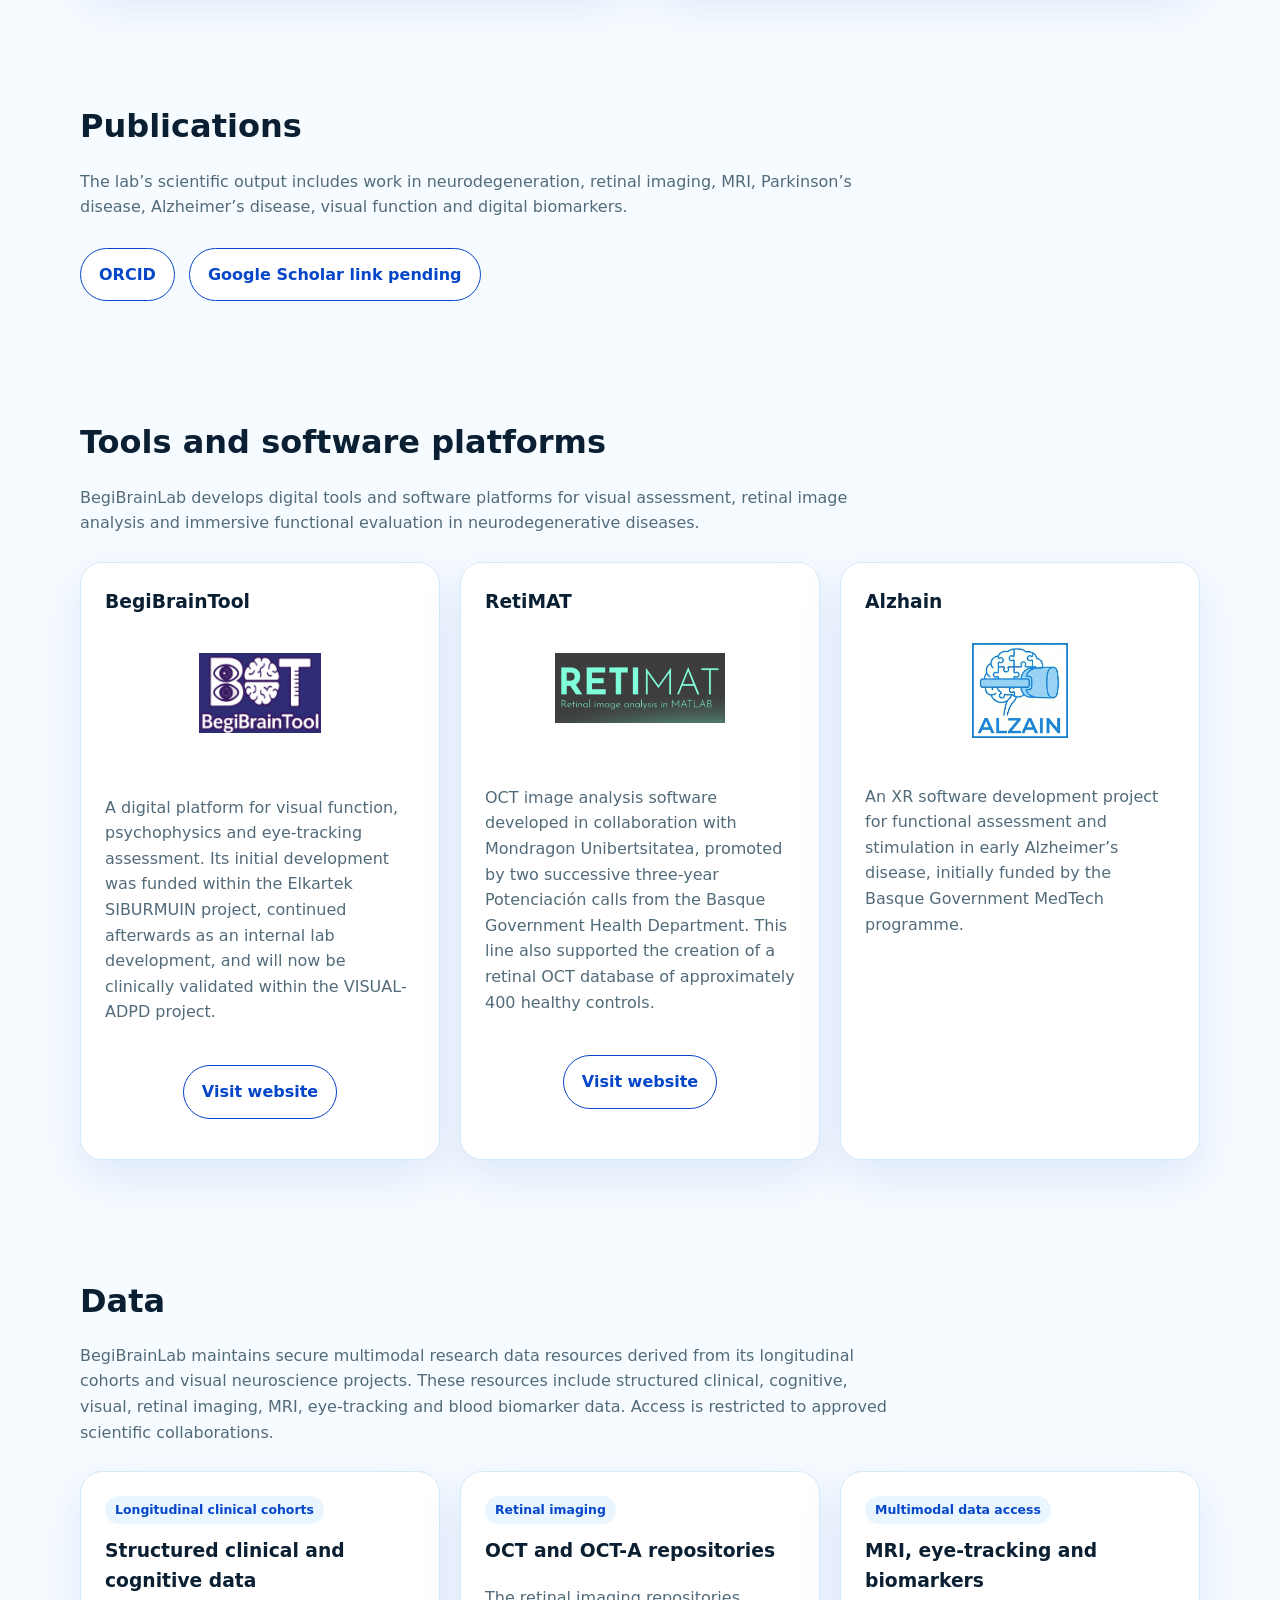
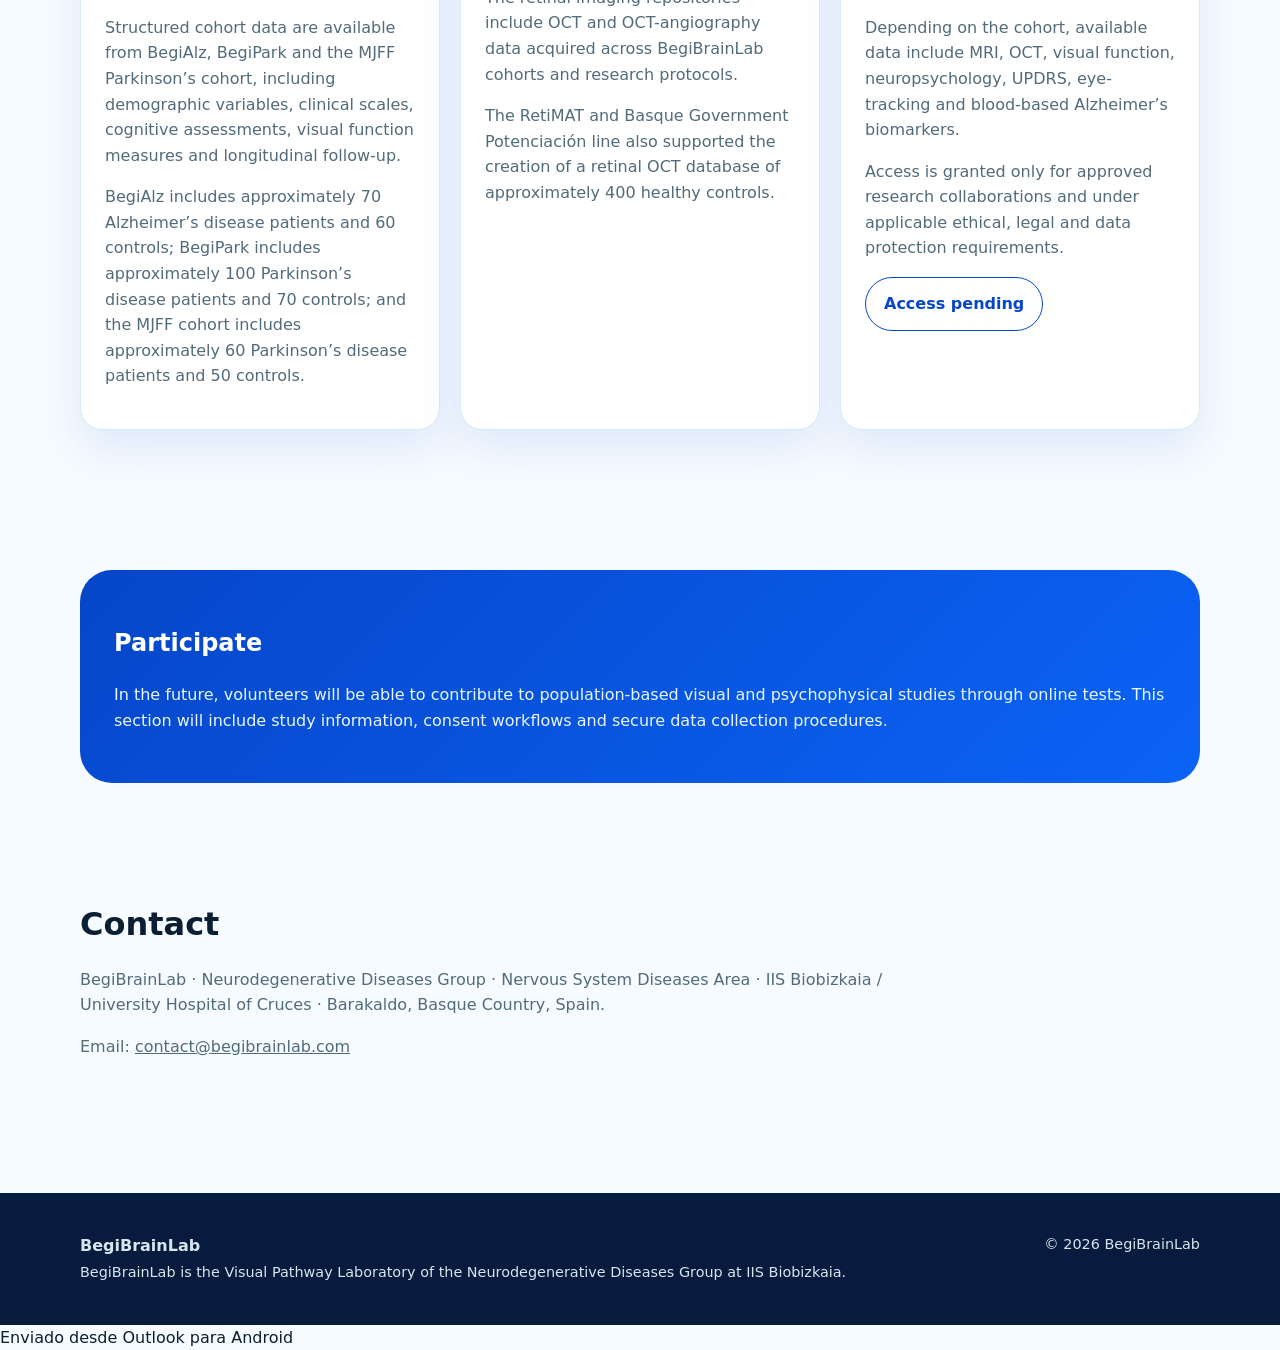
==== commit 52b1cf68: "Update index.html" ====
--- a/index.html
+++ b/index.html
@@ -1,7 +1,11 @@
 <!doctype html>
+
 <html lang="en">
+
 <head>
+
 <meta charset="utf-8">
+
 <meta name="viewport" content="width=device-width,initial-scale=1">
 
 <title>BegiBrainLab | Exploring the Brain Through Vision</title>
@@ -13,16 +17,18 @@
 <link rel="icon" href="/assets/icons/favicon.ico">
 <link rel="icon" type="image/png" sizes="32x32" href="/assets/icons/icon-32.png">
 <link rel="apple-touch-icon" sizes="180x180" href="/assets/icons/icon-180.png">
+
 </head>
 
 <body>
 
 <header class="topbar">
+
 <div class="container nav">
 
 <a class="brand" href="/">
 <span class="brand-mark"></span>
-<span>BegiBrainLab</span>
+<span class="brand-name">BegiBrainLab</span>
 </a>
 
 <button class="menu-toggle" type="button" aria-label="Open navigation menu" aria-expanded="false">
@@ -30,10 +36,11 @@
 </button>
 
 <nav class="menu">
+
 <a href="#people">People</a>
 <a href="#projects">Projects</a>
 <a href="#publications">Publications</a>
-<a href="#software">Software</a>
+<a href="#software">Tools</a>
 <a href="#data">Data</a>
 <a href="#participate">Participate</a>
 <a href="#contact">Contact</a>
@@ -43,9 +50,11 @@
 <a href="/es/">ES</a>
 <a href="/eu/">EU</a>
 </span>
+
 </nav>
 
 </div>
+
 </header>
 
 <main>
@@ -88,7 +97,6 @@
 We develop <strong>vision-based biomarkers and research tools</strong> — from retinal imaging to eye-tracking and digital visual testing — <strong>turning the eye into a window on neurodegeneration</strong>.
 </p>
 
-
 <p class="institutional-note">
 BegiBrainLab is the Visual Pathway Laboratory of the <a href="https://www.bio-bizkaia.eus/areas-investigacion/bc5.01" target="_blank" rel="noopener">Neurodegenerative Diseases Group</a> at <a href="https://www.bio-bizkaia.eus/web/iis/bb/inicio" target="_blank" rel="noopener">Biobizkaia Health Research Institute</a>.
 </p>
@@ -124,6 +132,8 @@
 
 </div>
 
+</div>
+
 </section>
 
 <section id="people">
@@ -141,77 +151,112 @@
 <div class="grid cards">
 
 <article class="card person-card">
+
 <img class="person-photo" src="assets/img/team/IGabilondo.png" alt="Iñigo Gabilondo">
+
 <h3>Iñigo Gabilondo</h3>
+
 <a class="orcid-link" href="https://orcid.org/0000-0001-6045-2840" target="_blank" rel="noopener">
 <span class="orcid-dot"></span>
 ORCID
 </a>
+
 <span class="tag">Neurologist &amp; Coordinator<br>Established Researcher R3</span>
+
 <p>
 Neurologist and Ikerbasque Research Associate Professor at IIS Biobizkaia. Coordinator of BegiBrainLab, focused on visual biomarkers, retinal imaging, neuroimaging and digital technologies in neurodegenerative diseases.
 </p>
+
 </article>
 
 <article class="card person-card">
+
 <img class="person-photo" src="assets/img/team/AMurueta.png" alt="Ane Murueta-Goyena">
+
 <h3>Ane Murueta-Goyena</h3>
+
 <a class="orcid-link" href="https://orcid.org/0000-0002-9808-6943" target="_blank" rel="noopener">
 <span class="orcid-dot"></span>
 ORCID
 </a>
+
 <span class="tag">Optometrist &amp; Data Scientist<br>Recognised Researcher R2</span>
+
 <p>
 Neuroscience researcher, optometrist and data scientist specialised in retinal biomarkers, visual dysfunction, autonomic features and clinical progression in Parkinson’s disease and related neurodegenerative disorders.
 </p>
+
 </article>
 
 <article class="card person-card">
+
 <img class="person-photo" src="assets/img/team/STeijeira.png" alt="Sara Teijeira-Portas">
+
 <h3>Sara Teijeira-Portas</h3>
+
 <a class="orcid-link" href="https://orcid.org/0000-0002-2208-5864" target="_blank" rel="noopener">
 <span class="orcid-dot"></span>
 ORCID
 </a>
+
 <span class="tag">Optometrist<br>First Stage Researcher R1</span>
+
 <p>
 Optometrist with clinical experience in visual assessment, retinal screening using OCT, contactology, low vision and visual therapy.
 </p>
+
 </article>
 
 <article class="card person-card">
+
 <img class="person-photo" src="assets/img/team/AZamora.png" alt="Aitor Zamora-Otaola">
+
 <h3>Aitor Zamora-Otaola</h3>
+
 <a class="orcid-link" href="https://orcid.org/0009-0007-6647-6625" target="_blank" rel="noopener">
 <span class="orcid-dot"></span>
 ORCID
 </a>
+
 <span class="tag">Neuropsychologist<br>First Stage Researcher R1</span>
+
 <p>
 Psychologist and clinical neuropsychologist with experience in cognitive assessment, dementia, neuropsychological testing, cognitive stimulation and clinical data analysis.
 </p>
+
 </article>
 
 <article class="card person-card">
+
 <img class="person-photo" src="assets/img/team/JJon.png" alt="Josu Jon López Arribas">
+
 <h3>Josu Jon López Arribas</h3>
+
 <span class="tag">Computer Engineer / VR<br>Technician</span>
+
 <p>
 Computer engineer specialised in videogame development, virtual reality and augmented reality. He develops VR-based visual tests for early detection of neurodegenerative diseases.
 </p>
+
 </article>
 
 <article class="card person-card">
+
 <img class="person-photo" src="assets/img/team/USainz.png" alt="Unai Sainz-Lugarezaresti">
+
 <h3>Unai Sainz-Lugarezaresti</h3>
+
 <a class="orcid-link" href="https://orcid.org/0009-0008-0470-5960" target="_blank" rel="noopener">
 <span class="orcid-dot"></span>
 ORCID
 </a>
+
 <span class="tag">Electronic &amp; Computer Engineer<br>First Stage Researcher R1</span>
+
 <p>
 Engineer with a background in electronics, computer science and intelligent systems. His work focuses on computer-based visual assessment, eye-tracking and early detection of Alzheimer’s and Parkinson’s disease.
 </p>
+
 </article>
 
 </div>
@@ -225,61 +270,61 @@
 <div class="container">
 
 <h2 class="section-title">
-Projects
+Research programmes and cohorts
 </h2>
 
 <p class="section-intro">
-Current and previous projects structure the lab around Parkinson’s disease, Alzheimer’s disease, retinal and brain imaging, functional visual assessment and digital technologies.
+BegiBrainLab is built around longitudinal clinical cohorts and funded research programmes that support the study of visual biomarkers, retinal and brain imaging, functional vision and disease progression in neurodegenerative diseases.
 </p>
 
 <div class="grid project-list">
 
 <article class="card project">
+
 <span class="tag">ISCIII-FIS · 2026–2028</span>
+
 <h3>VISUAL-ADPD</h3>
-<p>
-A multimodal study of visual impairment in Alzheimer’s and Parkinson’s disease, integrating OCT/OCT-A, MRI, cognition, blood biomarkers and digital visual assessment.
-</p>
+
+<p>
+A multimodal research project focused on visual impairment in Alzheimer’s and Parkinson’s disease, integrating OCT/OCT-A, MRI, cognition, blood biomarkers and digital visual assessment. The project will also support the clinical validation of BegiBrainTool.
+</p>
+
 </article>
 
 <article class="card project">
-<span class="tag">Alzheimer’s disease</span>
+
+<span class="tag">Alzheimer’s disease · prospective cohort</span>
+
 <h3>BegiAlz</h3>
-<p>
-A prospective Alzheimer’s cohort focused on retinal imaging, visual function and biomarkers in prodromal and early clinical stages.
-</p>
+
+<p>
+A prospective Alzheimer’s disease project and cohort including approximately 70 patients with Alzheimer’s disease and 60 controls, with baseline, year 1 and year 2 visits including visual function, cognition, blood-based Alzheimer’s biomarkers, OCT and eye-tracking.
+</p>
+
 </article>
 
 <article class="card project">
-<span class="tag">Parkinson’s disease</span>
+
+<span class="tag">Parkinson’s disease · prospective cohort</span>
+
 <h3>BegiPark</h3>
-<p>
-A prospective Parkinson’s cohort enabling longitudinal assessment of visual, retinal, clinical and cognitive markers.
-</p>
+
+<p>
+A prospective Parkinson’s disease project and cohort including approximately 100 patients with Parkinson’s disease and 70 controls, with baseline, year 1 and year 2 visits including OCT, visual function and neuropsychological assessment.
+</p>
+
 </article>
 
 <article class="card project">
-<span class="tag">Digital tool</span>
-<h3>BegiBrainTool</h3>
-<p>
-An open-source computerised platform under development and validation for standardised assessment of visual function using psychophysics, eye-tracking, pupillometry and autonomic sensors.
-</p>
-</article>
-
-<article class="card project">
-<span class="tag">AI / OCT</span>
-<h3>RetiMAT</h3>
-<p>
-An open tool for OCT image analysis developed in collaboration with Mondragon Unibertsitatea, supporting quantitative retinal research.
-</p>
-</article>
-
-<article class="card project">
-<span class="tag">Mixed reality</span>
-<h3>ALZAIN / Alzhain</h3>
-<p>
-A proof-of-concept mixed-reality platform for functional assessment and stimulation in early Alzheimer’s disease through activities of daily living.
-</p>
+
+<span class="tag">Parkinson’s disease · longitudinal cohort</span>
+
+<h3>MJFF Parkinson’s cohort</h3>
+
+<p>
+A longitudinal Parkinson’s disease cohort initiated in 2015 and supported by MJFF, ISCIII and Basque Government Health Department funding, including approximately 60 patients with Parkinson’s disease and 50 controls assessed at baseline, year 3 and year 5 with MRI, OCT, neuropsychology and UPDRS.
+</p>
+
 </article>
 
 </div>
@@ -314,16 +359,17 @@
 <div class="container">
 
 <h2 class="section-title">
-Software and open science
+Tools and software platforms
 </h2>
 
 <p class="section-intro">
-The future software space will host open-source tools, documentation and analysis pipelines developed within BegiBrainLab projects.
+BegiBrainLab develops digital tools and software platforms for visual assessment, retinal image analysis and immersive functional evaluation in neurodegenerative diseases.
 </p>
 
 <div class="grid cards software-grid">
 
 <article class="card software-card">
+
 <h3>BegiBrainTool</h3>
 
 <a href="https://github.com/compneurobilbao/begibraintool" target="_blank" rel="noopener">
@@ -336,30 +382,17 @@
 </a>
 
 <p>
-Psychophysics and eye-tracking platform co-developed with the Computational Neuroimaging Group at IIS Biobizkaia.
+A digital platform for visual function, psychophysics and eye-tracking assessment. Its initial development was funded within the Elkartek SIBURMUIN project, continued afterwards as an internal lab development, and will now be clinically validated within the VISUAL-ADPD project.
 </p>
 
 <a class="btn secondary" href="https://github.com/compneurobilbao/begibraintool" target="_blank" rel="noopener">
 Visit website
 </a>
+
 </article>
 
 <article class="card software-card">
-<h3>Alzhain</h3>
-
-<img
-  class="software-logo"
-  src="/assets/img/software/alzhain.png"
-  alt="Alzhain logo"
-  style="display:block !important; width:110px !important; max-width:110px !important; height:auto !important; max-height:95px !important; object-fit:contain !important; margin:12px auto 16px !important; padding:0 !important; border:0 !important; background:transparent !important;"
->
-
-<p>
-Mixed-reality research platform for functional assessment and stimulation in early Alzheimer’s disease. Release pending after validation.
-</p>
-</article>
-
-<article class="card software-card">
+
 <h3>RetiMAT</h3>
 
 <a href="https://mu-biomed.github.io/retimat/" target="_blank" rel="noopener">
@@ -372,12 +405,30 @@
 </a>
 
 <p>
-OCT image analysis software co-developed with Mondragon Unibertsitatea for quantitative retinal research.
+OCT image analysis software developed in collaboration with Mondragon Unibertsitatea, promoted by two successive three-year Potenciación calls from the Basque Government Health Department. This line also supported the creation of a retinal OCT database of approximately 400 healthy controls.
 </p>
 
 <a class="btn secondary" href="https://mu-biomed.github.io/retimat/" target="_blank" rel="noopener">
 Visit website
 </a>
+
+</article>
+
+<article class="card software-card">
+
+<h3>Alzhain</h3>
+
+<img
+  class="software-logo"
+  src="/assets/img/software/alzhain.png"
+  alt="Alzhain logo"
+  style="display:block !important; width:110px !important; max-width:110px !important; height:auto !important; max-height:95px !important; object-fit:contain !important; margin:12px auto 16px !important; padding:0 !important; border:0 !important; background:transparent !important;"
+>
+
+<p>
+An XR software development project for functional assessment and stimulation in early Alzheimer’s disease, initially funded by the Basque Government MedTech programme.
+</p>
+
 </article>
 
 </div>
@@ -395,33 +446,59 @@
 </h2>
 
 <p class="section-intro">
-BegiBrainLab maintains secure research data repositories linked to its prospective neurodegenerative disease cohorts. Access is restricted to authorised users and requires individual credentials and prior approval.
+BegiBrainLab maintains secure multimodal research data resources derived from its longitudinal cohorts and visual neuroscience projects. These resources include structured clinical, cognitive, visual, retinal imaging, MRI, eye-tracking and blood biomarker data. Access is restricted to approved scientific collaborations.
 </p>
 
 <div class="grid cards">
 
 <article class="card">
-<span class="tag">Structured clinical data</span>
-<h3>REDCap cohort repositories</h3>
-<p>
-Password-protected REDCap repositories include structured tabulated data from the BegiPark and BegiAlz prospective cohorts, covering demographic variables, clinical scales, cognitive measures and longitudinal follow-up data.
-</p>
+
+<span class="tag">Longitudinal clinical cohorts</span>
+
+<h3>Structured clinical and cognitive data</h3>
+
+<p>
+Structured cohort data are available from BegiAlz, BegiPark and the MJFF Parkinson’s cohort, including demographic variables, clinical scales, cognitive assessments, visual function measures and longitudinal follow-up.
+</p>
+
 <p class="muted">
-Current repositories include approximately 300 healthy controls, 150 patients with Parkinson’s disease and 100 patients with Alzheimer’s disease, with annual follow-up planned for up to 5 years.
-</p>
+BegiAlz includes approximately 70 Alzheimer’s disease patients and 60 controls; BegiPark includes approximately 100 Parkinson’s disease patients and 70 controls; and the MJFF cohort includes approximately 60 Parkinson’s disease patients and 50 controls.
+</p>
+
+</article>
+
+<article class="card">
+
+<span class="tag">Retinal imaging</span>
+
+<h3>OCT and OCT-A repositories</h3>
+
+<p>
+The retinal imaging repositories include OCT and OCT-angiography data acquired across BegiBrainLab cohorts and research protocols.
+</p>
+
+<p class="muted">
+The RetiMAT and Basque Government Potenciación line also supported the creation of a retinal OCT database of approximately 400 healthy controls.
+</p>
+
+</article>
+
+<article class="card">
+
+<span class="tag">Multimodal data access</span>
+
+<h3>MRI, eye-tracking and biomarkers</h3>
+
+<p>
+Depending on the cohort, available data include MRI, OCT, visual function, neuropsychology, UPDRS, eye-tracking and blood-based Alzheimer’s biomarkers.
+</p>
+
+<p class="muted">
+Access is granted only for approved research collaborations and under applicable ethical, legal and data protection requirements.
+</p>
+
 <a class="btn secondary" href="#">Access pending</a>
-</article>
-
-<article class="card">
-<span class="tag">Imaging repository</span>
-<h3>Retina and brain imaging data</h3>
-<p>
-The imaging repository includes retinal OCT, retinal OCT-angiography and brain MRI datasets acquired within BegiBrainLab research protocols.
-</p>
-<p class="muted">
-Access to imaging data is granted only for approved research purposes and under applicable ethical, legal and data protection requirements.
-</p>
-<a class="btn secondary" href="#">Access pending</a>
+
 </article>
 
 </div>
@@ -494,6 +571,7 @@
 <script src="assets/js/site.js"></script>
 
 </body>
+
 </html>
 
 Enviado desde Outlook para Android
--- a/assets/css/styles.css
+++ b/assets/css/styles.css
@@ -68,7 +68,23 @@
   font-size: 1.35rem;
   letter-spacing: .01em;
   color: var(--brand);
-}
+  border-radius: 999px;
+  padding: 7px 12px;
+  transition: background .18s ease, color .18s ease;
+}
+
+.brand.is-active-section {
+  background: var(--brand);
+  color: #ffffff !important;
+}
+
+.brand.is-active-section:hover,
+.brand.is-active-section:focus,
+.brand.is-active-section:active {
+  background: var(--brand);
+  color: #ffffff !important;
+}
+
 
 .brand-mark {
   width: 64px;
@@ -245,7 +261,7 @@
   background: var(--soft);
 }
 
-/* Hero research map */
+/* Hero research map - desktop */
 
 .hero-research-map {
   display: grid;
@@ -280,7 +296,7 @@
   letter-spacing: -0.04em;
 }
 
-/* Desktop/mobile split for hero research icons */
+/* Hero research map - mobile placeholder */
 
 .hero-research-map-mobile {
   display: none;
@@ -291,7 +307,7 @@
 }
 
 .hero-actions-mobile {
-  display: none;
+  display: none !important;
 }
 
 /* Sections */
@@ -626,9 +642,11 @@
   }
 }
 
+/* Mobile hero */
+
 @media (max-width: 850px) {
   .hero {
-    padding: 18px 0 76px;
+    padding: 16px 0 76px;
   }
 
   .hero-grid {
@@ -642,7 +660,7 @@
 
   .hero h1 {
     font-size: clamp(2.45rem, 14vw, 3.7rem);
-    margin-bottom: 16px;
+    margin-bottom: 14px;
   }
 
   .hero-research-map-desktop {
@@ -651,33 +669,24 @@
 
   .hero-research-map-mobile {
     display: grid !important;
-    grid-template-columns: repeat(4, 1fr);
+    grid-template-columns: repeat(4, minmax(0, 1fr));
     gap: 8px;
-    max-width: 100%;
-    margin: 12px auto 26px;
-  }
-
-  .hero-research-map-mobile .hero-research-item {
+    width: 100%;
+    max-width: 360px;
+    margin: 8px auto 24px;
+  }
+
+  .hero-research-map-mobile .hero-research-icon {
     display: flex;
-    flex-direction: column;
     align-items: center;
     justify-content: center;
-    gap: 0;
-    text-align: center;
-  }
-
-  .hero-research-map-mobile .hero-research-item img {
-    width: 68px;
-    height: 68px;
+  }
+
+  .hero-research-map-mobile .hero-research-icon img {
+    width: 66px;
+    height: 66px;
     object-fit: contain;
-  }
-
-  .hero-research-map-mobile .hero-research-item h3 {
-    display: none;
-  }
-
-  .hero-research-map-mobile .hero-research-item::after {
-    content: none !important;
+    display: block;
   }
 
   .lead {
@@ -720,17 +729,18 @@
 
 @media (max-width: 420px) {
   .hero {
-    padding-top: 12px;
+    padding-top: 10px;
   }
 
   .hero-research-map-mobile {
+    max-width: 340px;
     gap: 6px;
-    margin: 10px auto 24px;
-  }
-
-  .hero-research-map-mobile .hero-research-item img {
-    width: 62px;
-    height: 62px;
+    margin: 6px auto 22px;
+  }
+
+  .hero-research-map-mobile .hero-research-icon img {
+    width: 60px;
+    height: 60px;
   }
 
   .hero-actions-desktop {
@@ -744,9 +754,9 @@
 }
 
 @media (max-width: 370px) {
-  .hero-research-map-mobile .hero-research-item img {
-    width: 56px;
-    height: 56px;
+  .hero-research-map-mobile .hero-research-icon img {
+    width: 54px;
+    height: 54px;
   }
 
   .hero-actions-desktop .btn {
@@ -754,3 +764,5 @@
     font-size: .86rem;
   }
 }
+
+Enviado desde Outlook para Android
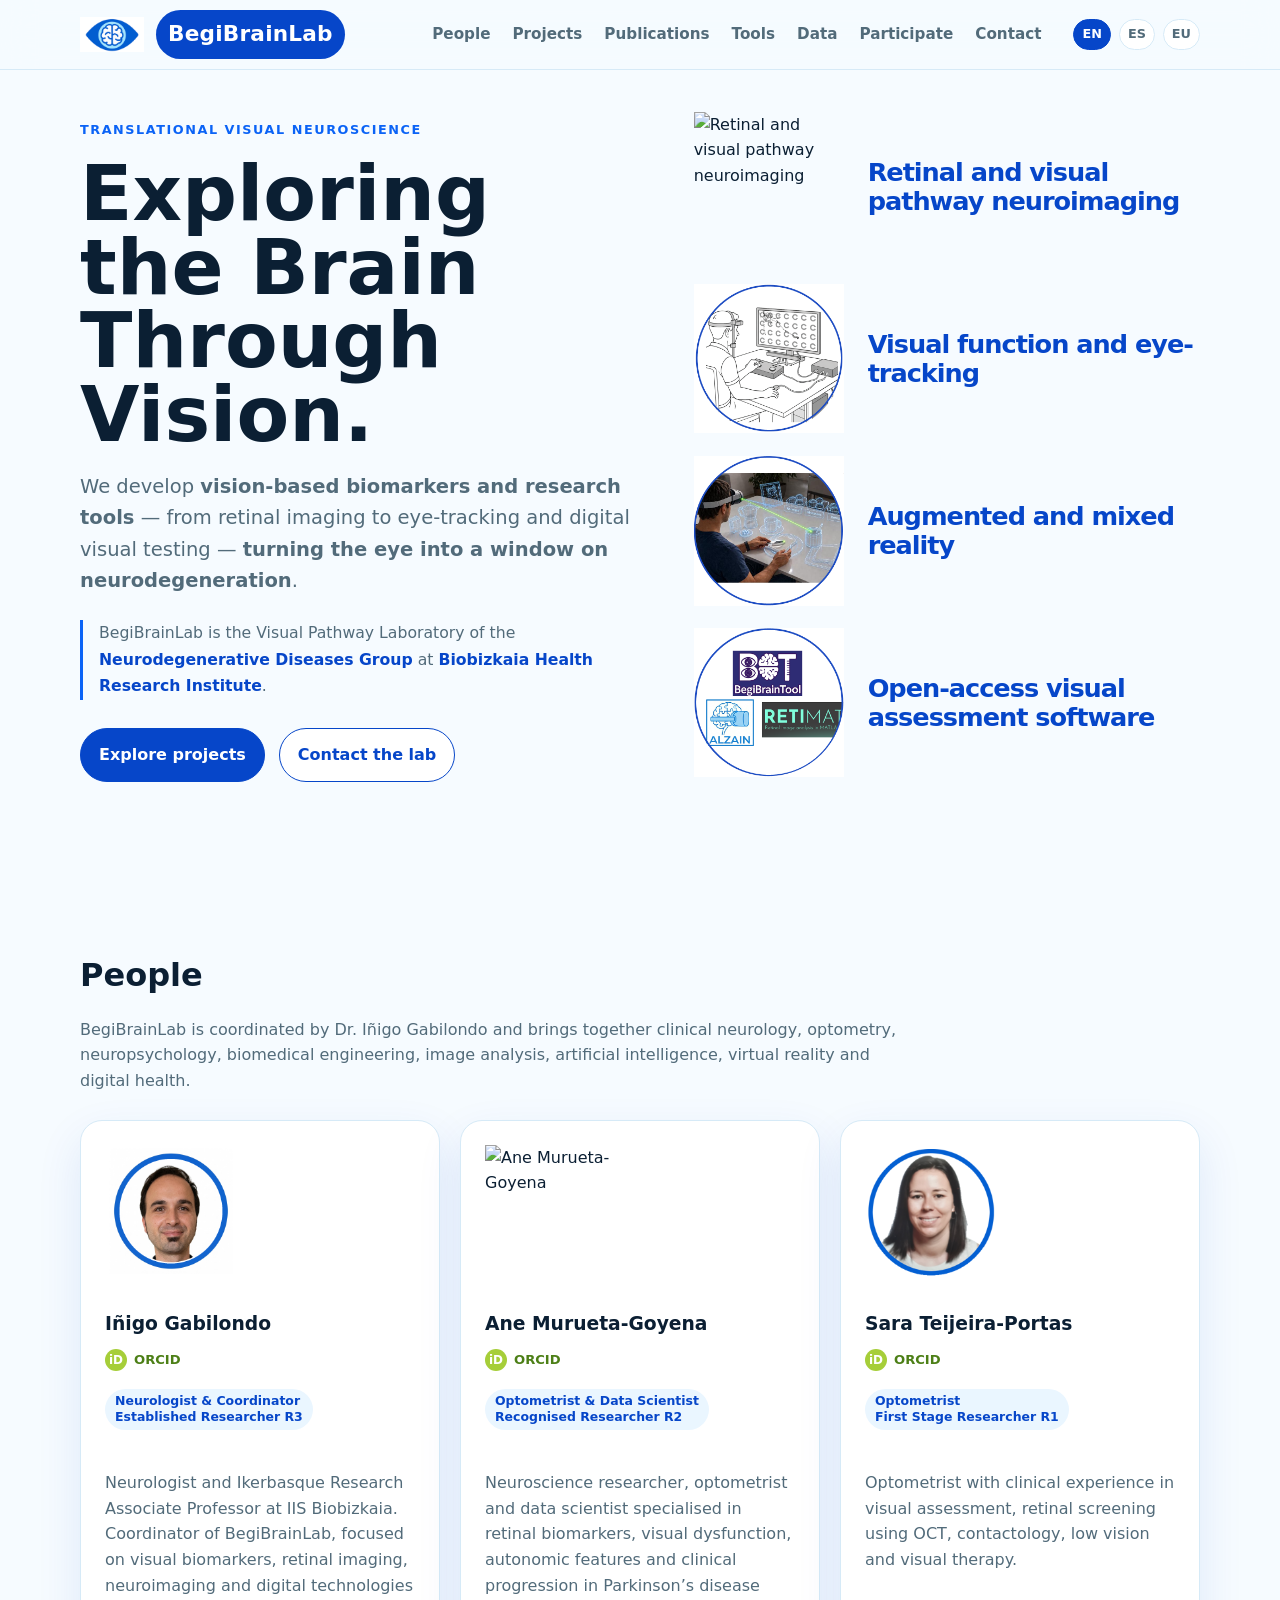
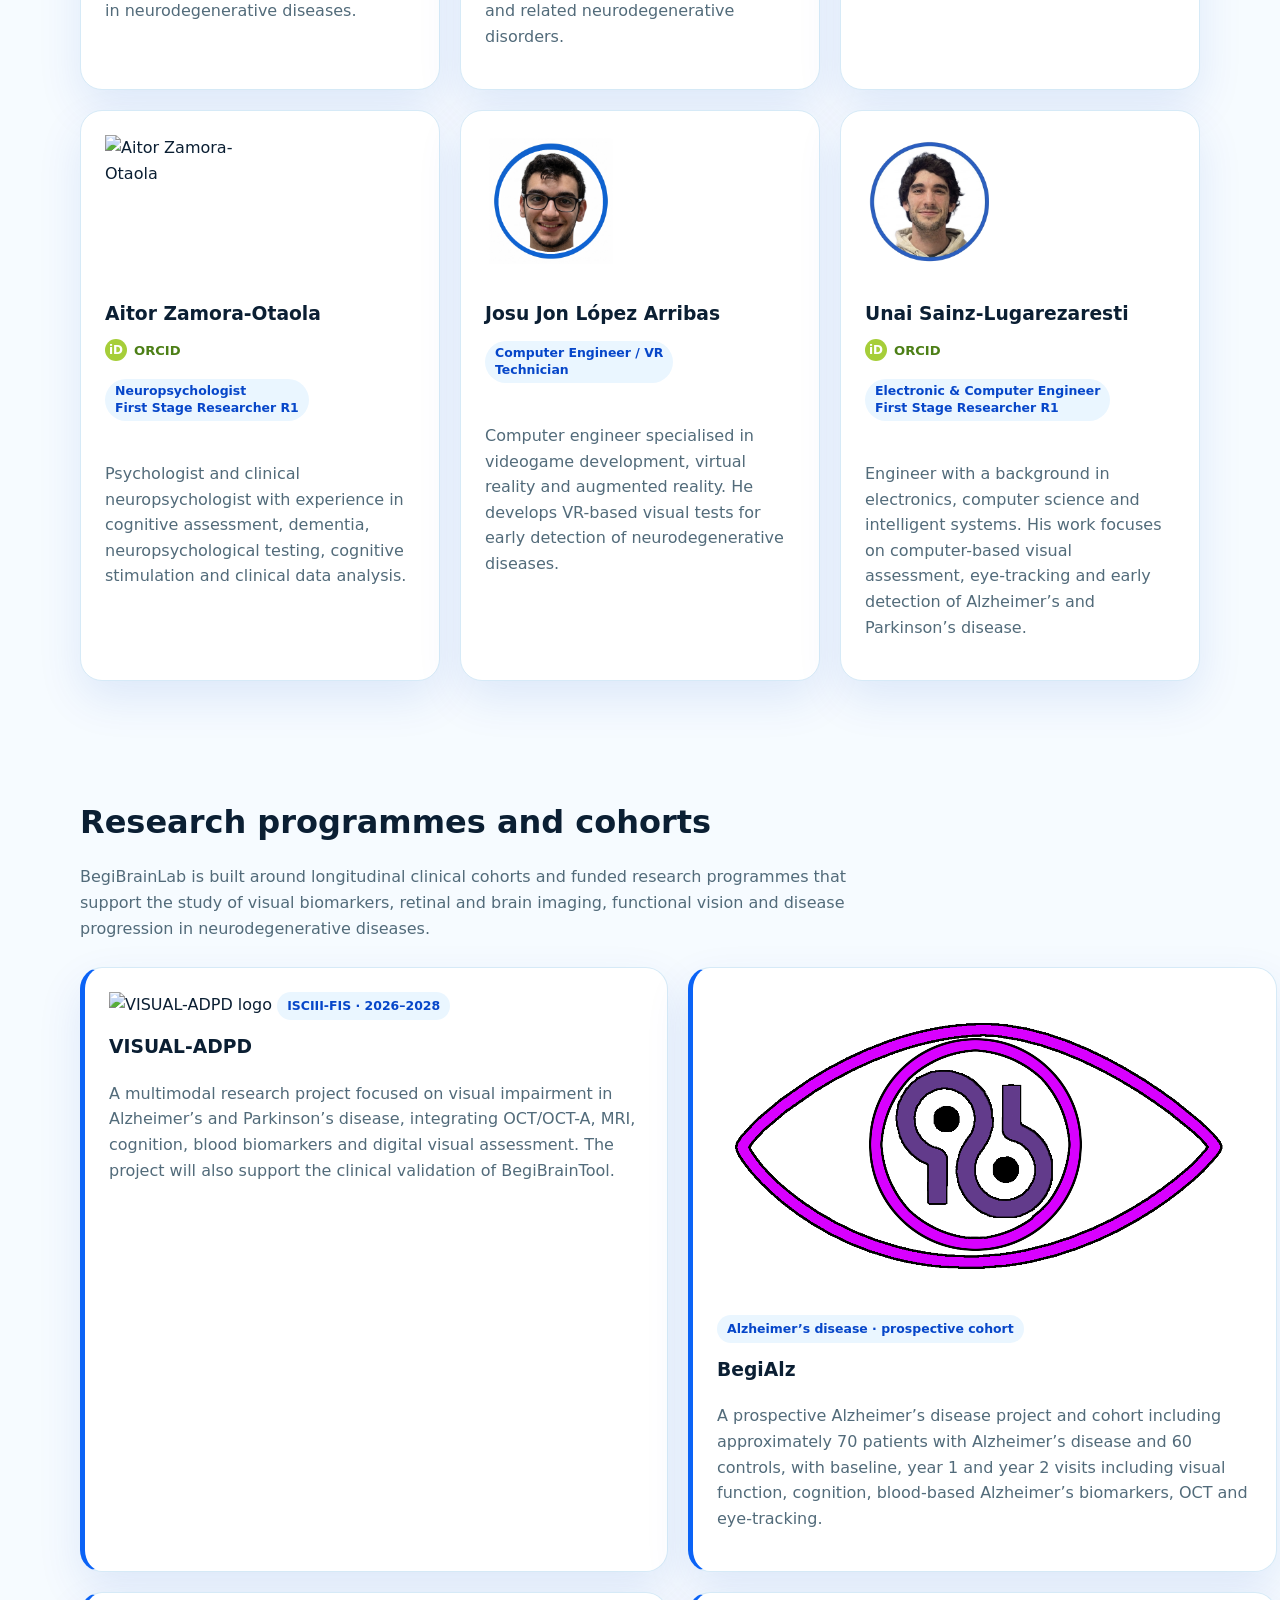
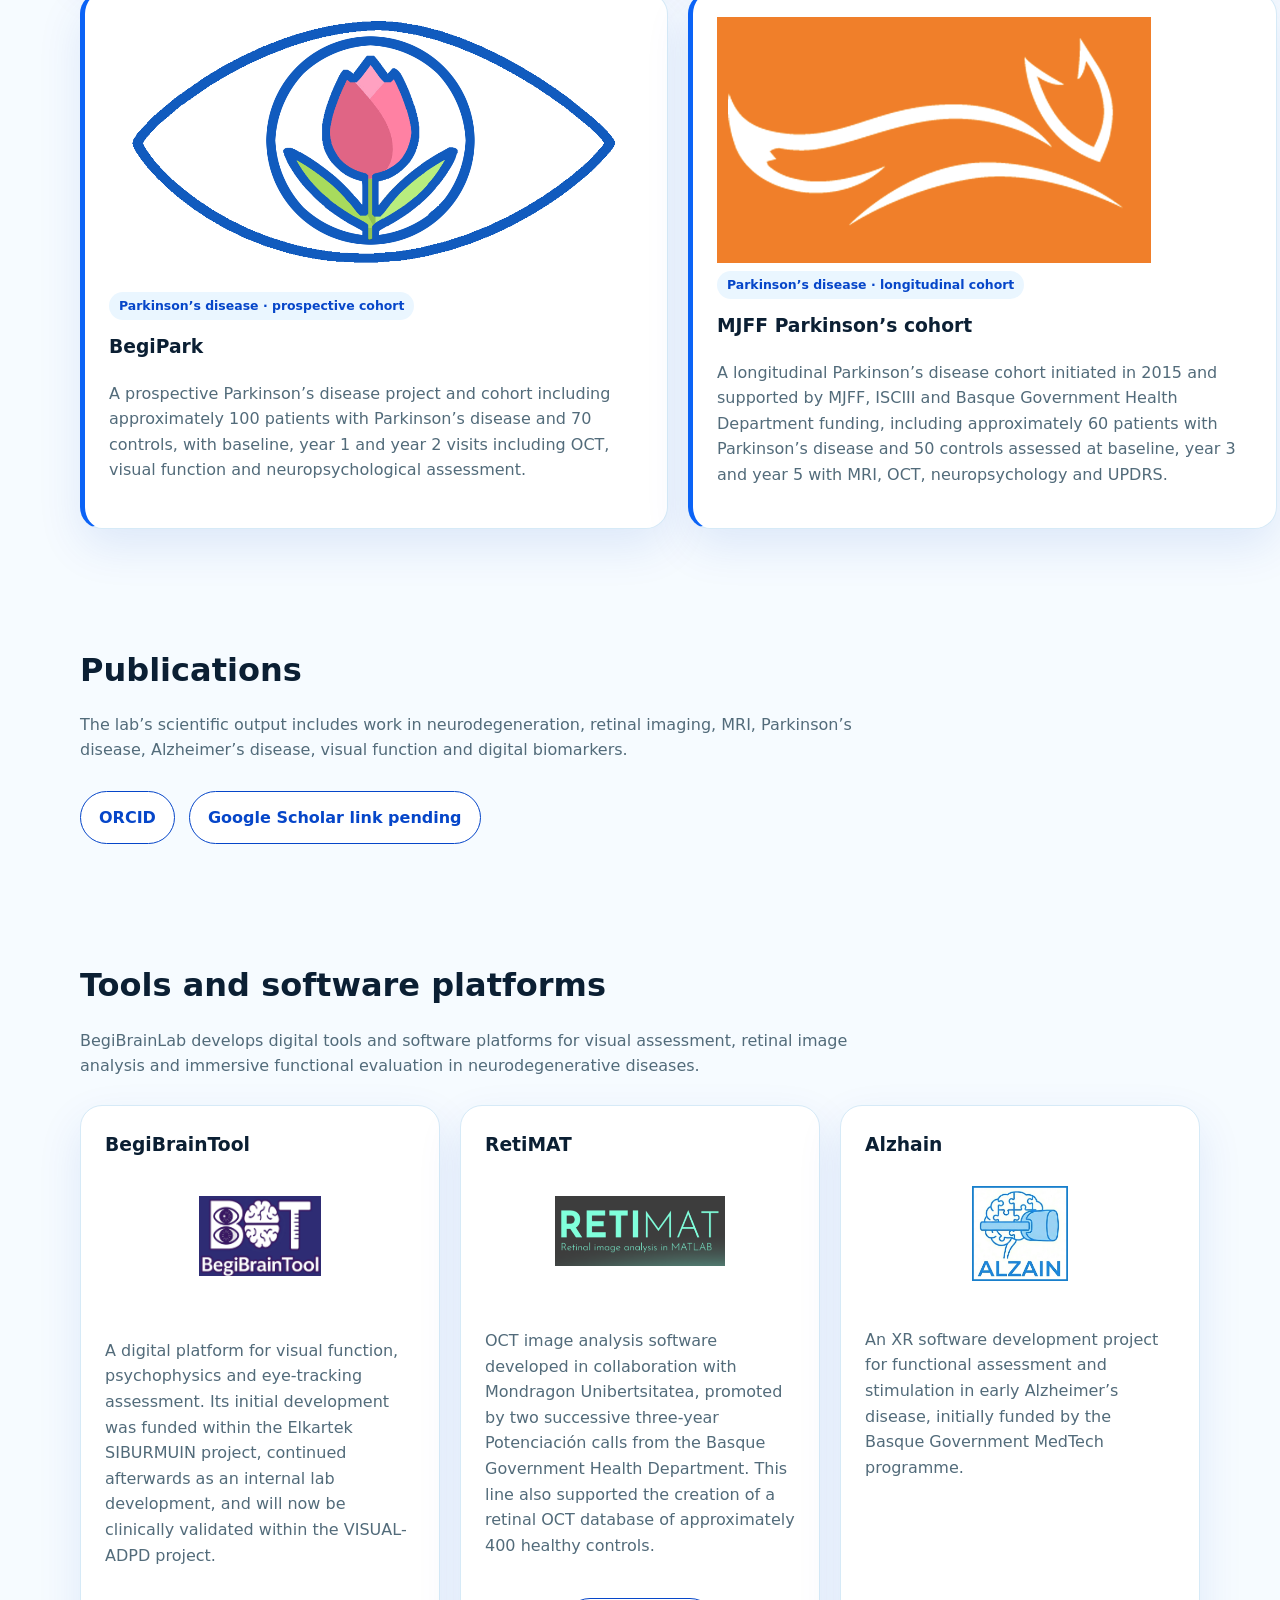
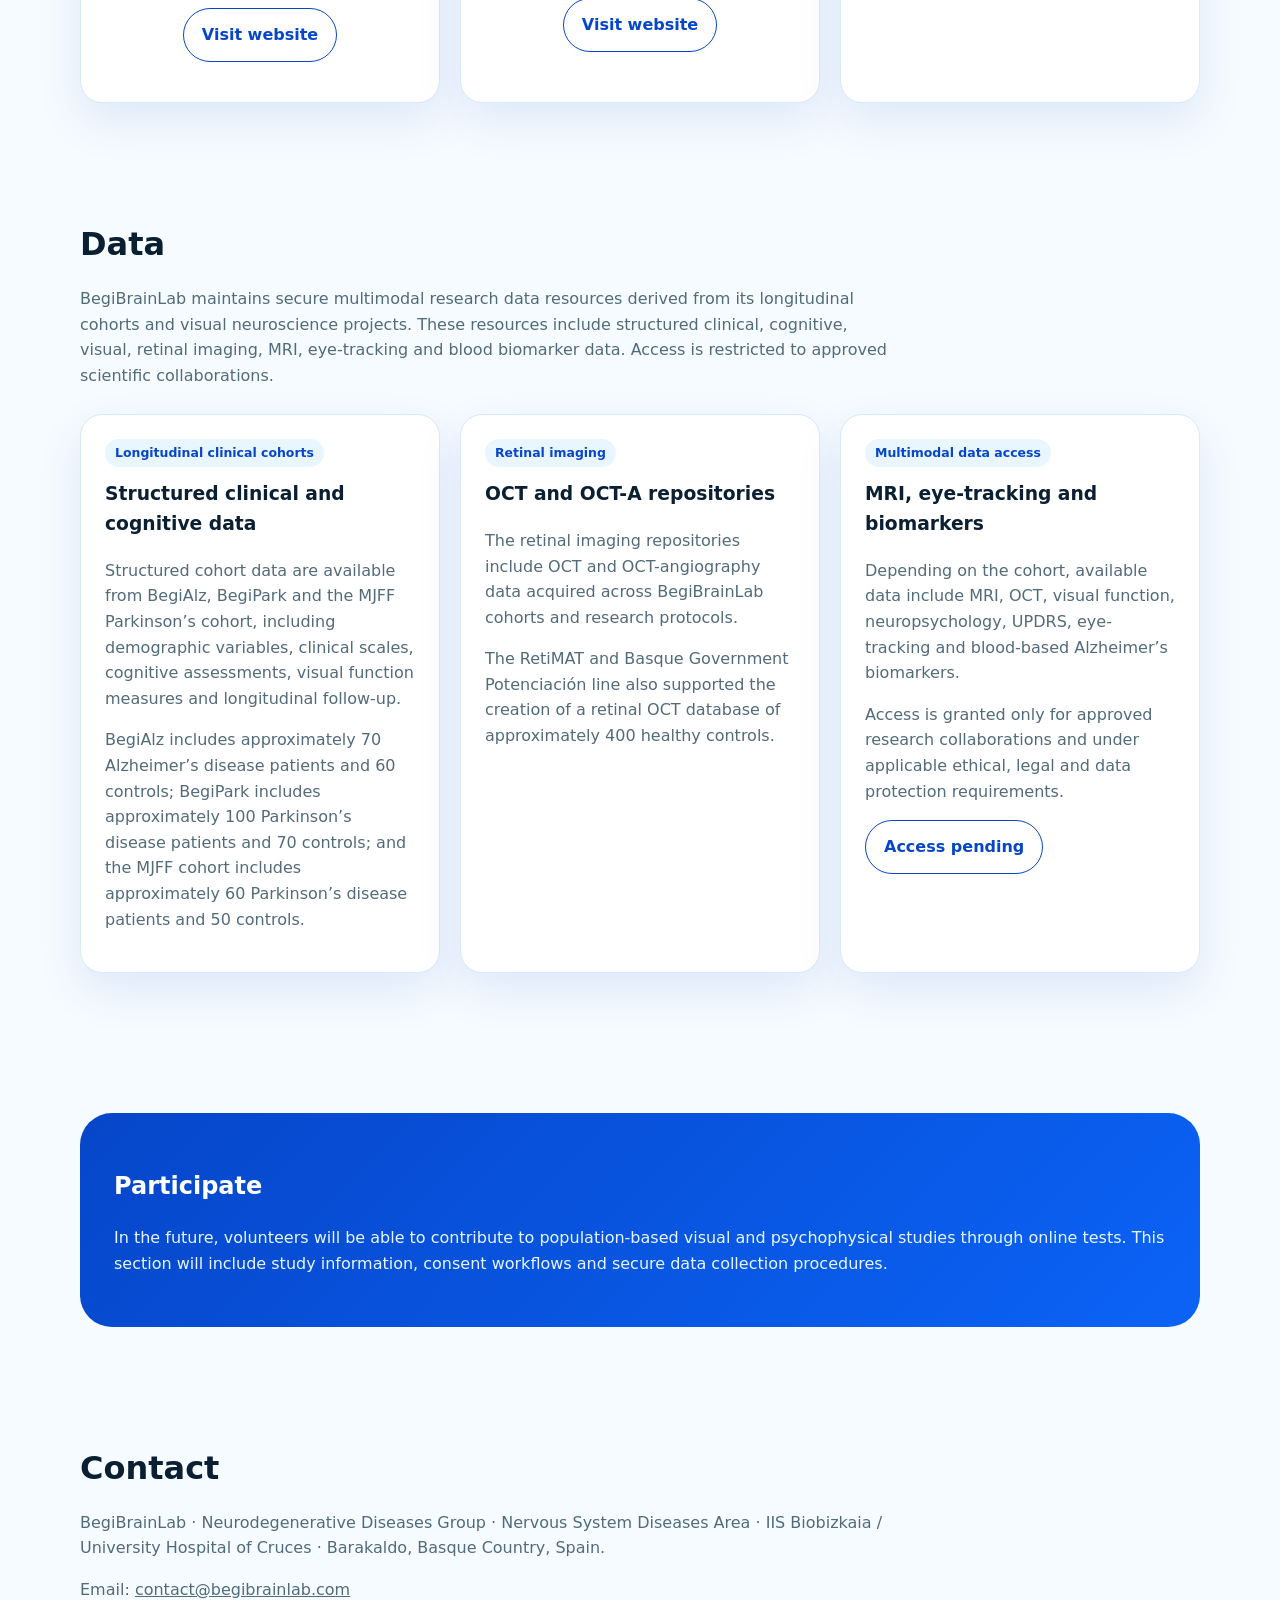
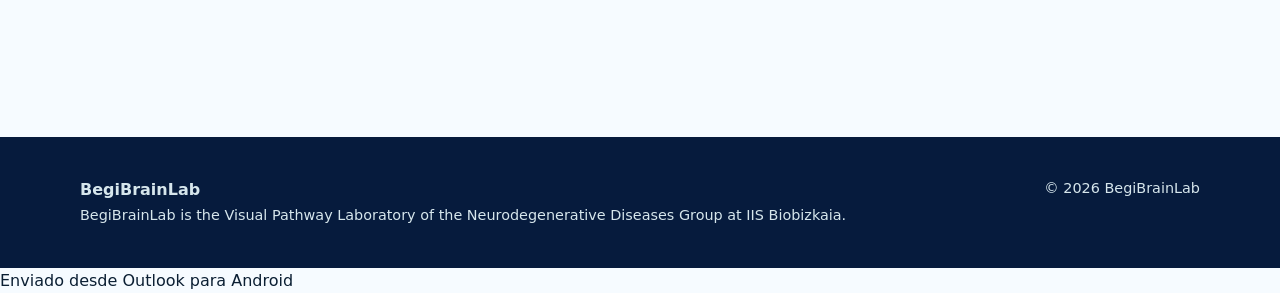
==== commit 27ecf605: "Update index.html" ====
--- a/index.html
+++ b/index.html
@@ -281,6 +281,8 @@
 
 <article class="card project">
 
+<img class="project-logo project-logo-wide" src="/assets/img/projects/visualadpd.PNG" alt="VISUAL-ADPD logo">
+
 <span class="tag">ISCIII-FIS · 2026–2028</span>
 
 <h3>VISUAL-ADPD</h3>
@@ -293,6 +295,8 @@
 
 <article class="card project">
 
+<img class="project-logo" src="/assets/img/projects/Begialz.PNG" alt="BegiAlz logo">
+
 <span class="tag">Alzheimer’s disease · prospective cohort</span>
 
 <h3>BegiAlz</h3>
@@ -305,6 +309,8 @@
 
 <article class="card project">
 
+<img class="project-logo" src="/assets/img/projects/Begipark.PNG" alt="BegiPark logo">
+
 <span class="tag">Parkinson’s disease · prospective cohort</span>
 
 <h3>BegiPark</h3>
@@ -316,6 +322,8 @@
 </article>
 
 <article class="card project">
+
+<img class="project-logo project-logo-wide" src="/assets/img/projects/MJFF.PNG" alt="MJFF logo">
 
 <span class="tag">Parkinson’s disease · longitudinal cohort</span>
 
--- a/assets/css/styles.css
+++ b/assets/css/styles.css
@@ -68,15 +68,28 @@
   font-size: 1.35rem;
   letter-spacing: .01em;
   color: var(--brand);
+}
+
+.brand-name {
+  display: inline-flex;
+  align-items: center;
   border-radius: 999px;
   padding: 7px 12px;
   transition: background .18s ease, color .18s ease;
 }
 
-.brand.is-active-section {
+.brand.is-active-section .brand-name {
   background: var(--brand);
   color: #ffffff !important;
 }
+
+.brand.is-active-section:hover .brand-name,
+.brand.is-active-section:focus .brand-name,
+.brand.is-active-section:active .brand-name {
+  background: var(--brand);
+  color: #ffffff !important;
+}
+
 
 .brand.is-active-section:hover,
 .brand.is-active-section:focus,
@@ -765,4 +778,50 @@
   }
 }
 
+/* Brand active state - clean final version */
+
+.brand {
+  background: transparent !important;
+  color: var(--brand) !important;
+  border-radius: 0 !important;
+  padding: 0 !important;
+}
+
+.brand:hover,
+.brand:focus,
+.brand:active {
+  background: transparent !important;
+  color: var(--brand) !important;
+}
+
+.brand-name {
+  display: inline-flex;
+  align-items: center;
+  border-radius: 999px;
+  padding: 7px 12px;
+  background: transparent;
+  color: var(--brand);
+  transition: background .18s ease, color .18s ease;
+}
+
+.brand:hover .brand-name,
+.brand:focus .brand-name,
+.brand:active .brand-name {
+  background: transparent !important;
+  color: var(--brand) !important;
+}
+
+.brand.is-active-section .brand-name {
+  background: var(--brand) !important;
+  color: #ffffff !important;
+}
+
+.brand.is-active-section:hover .brand-name,
+.brand.is-active-section:focus .brand-name,
+.brand.is-active-section:active .brand-name {
+  background: var(--brand) !important;
+  color: #ffffff !important;
+}
+
+
 Enviado desde Outlook para Android
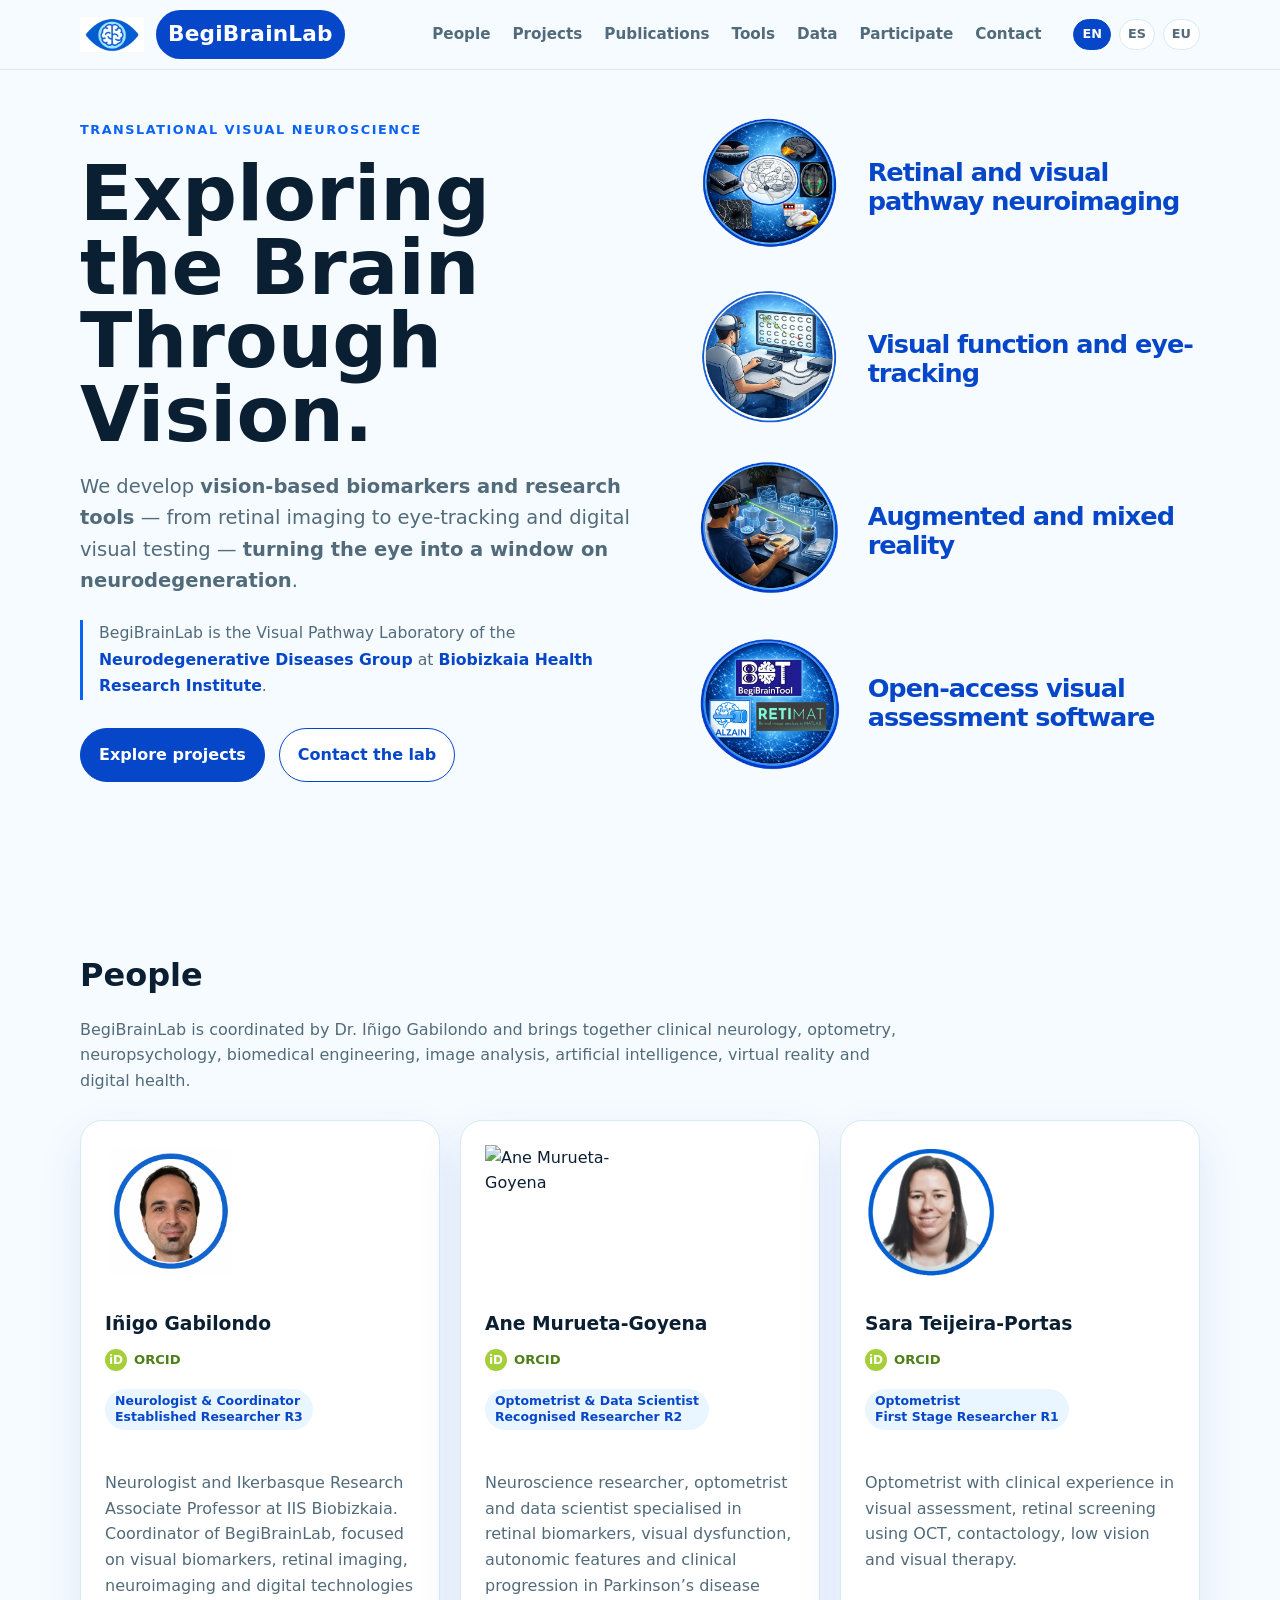
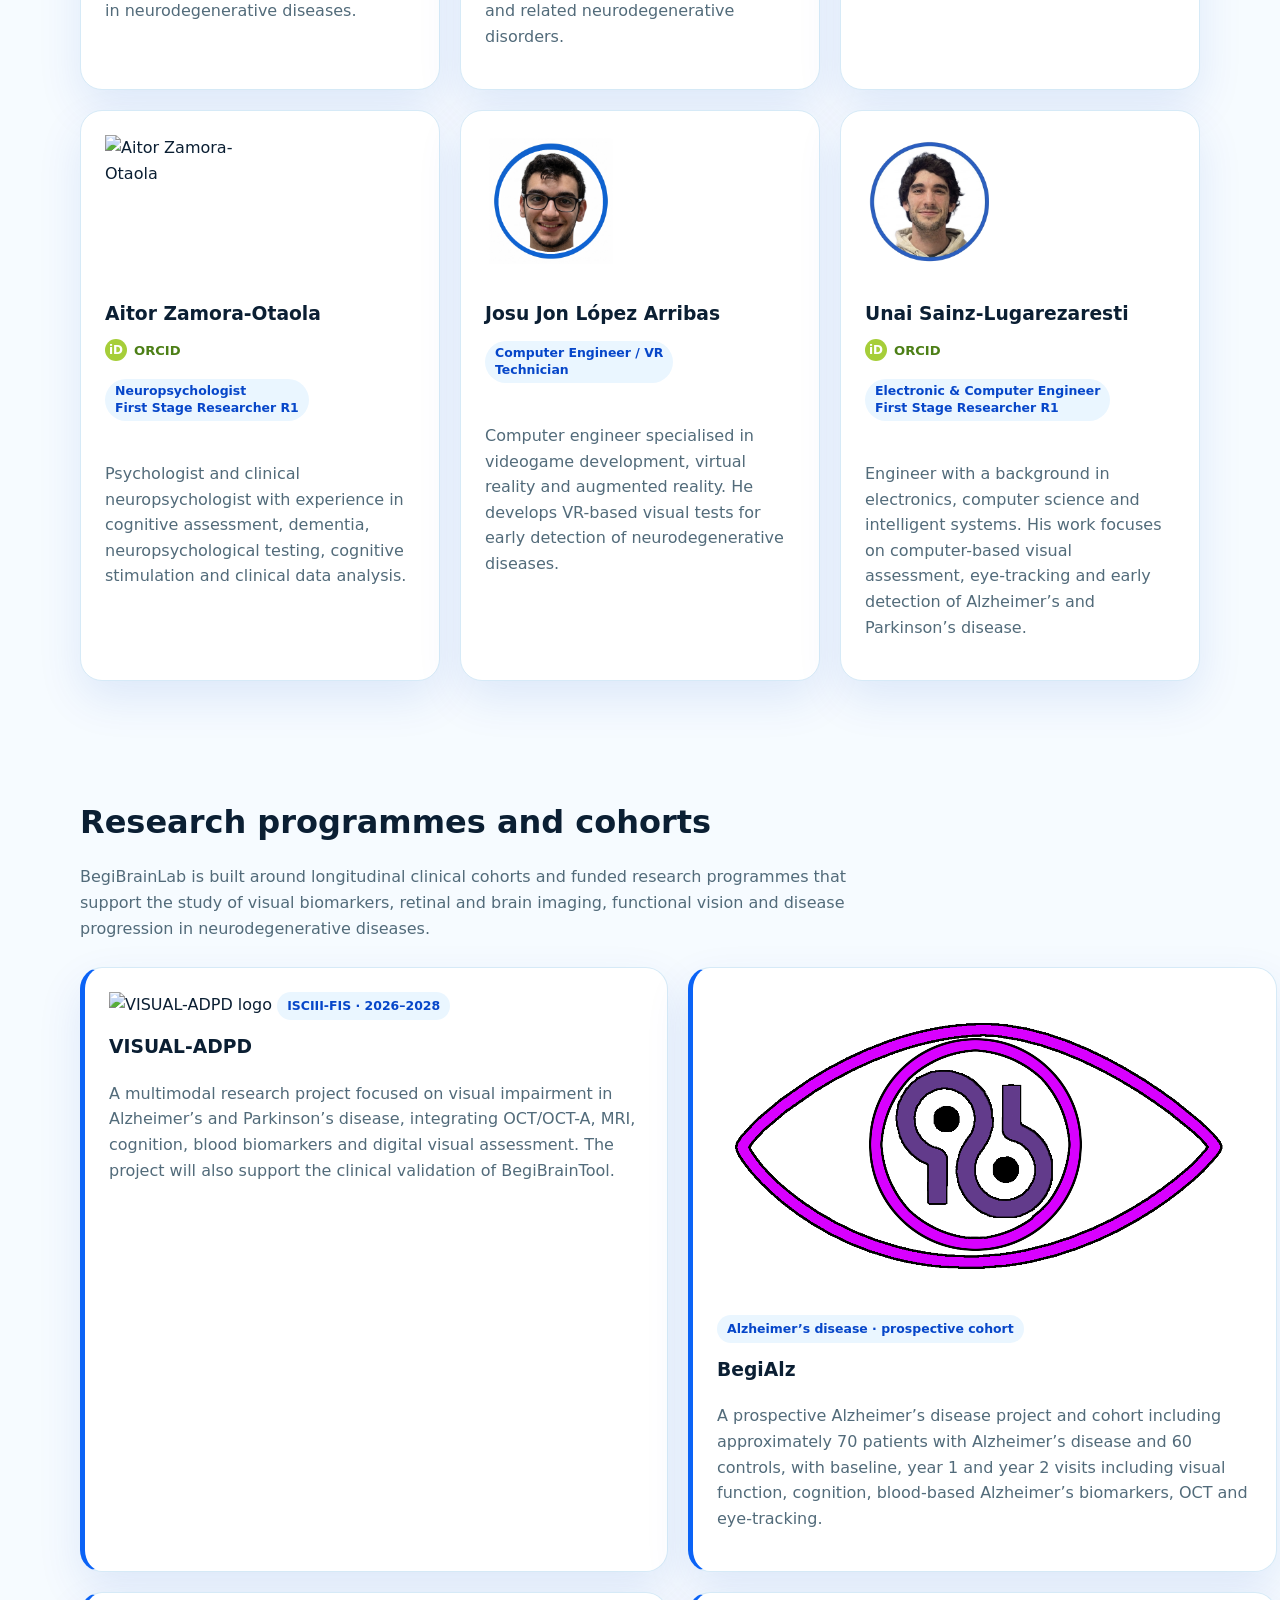
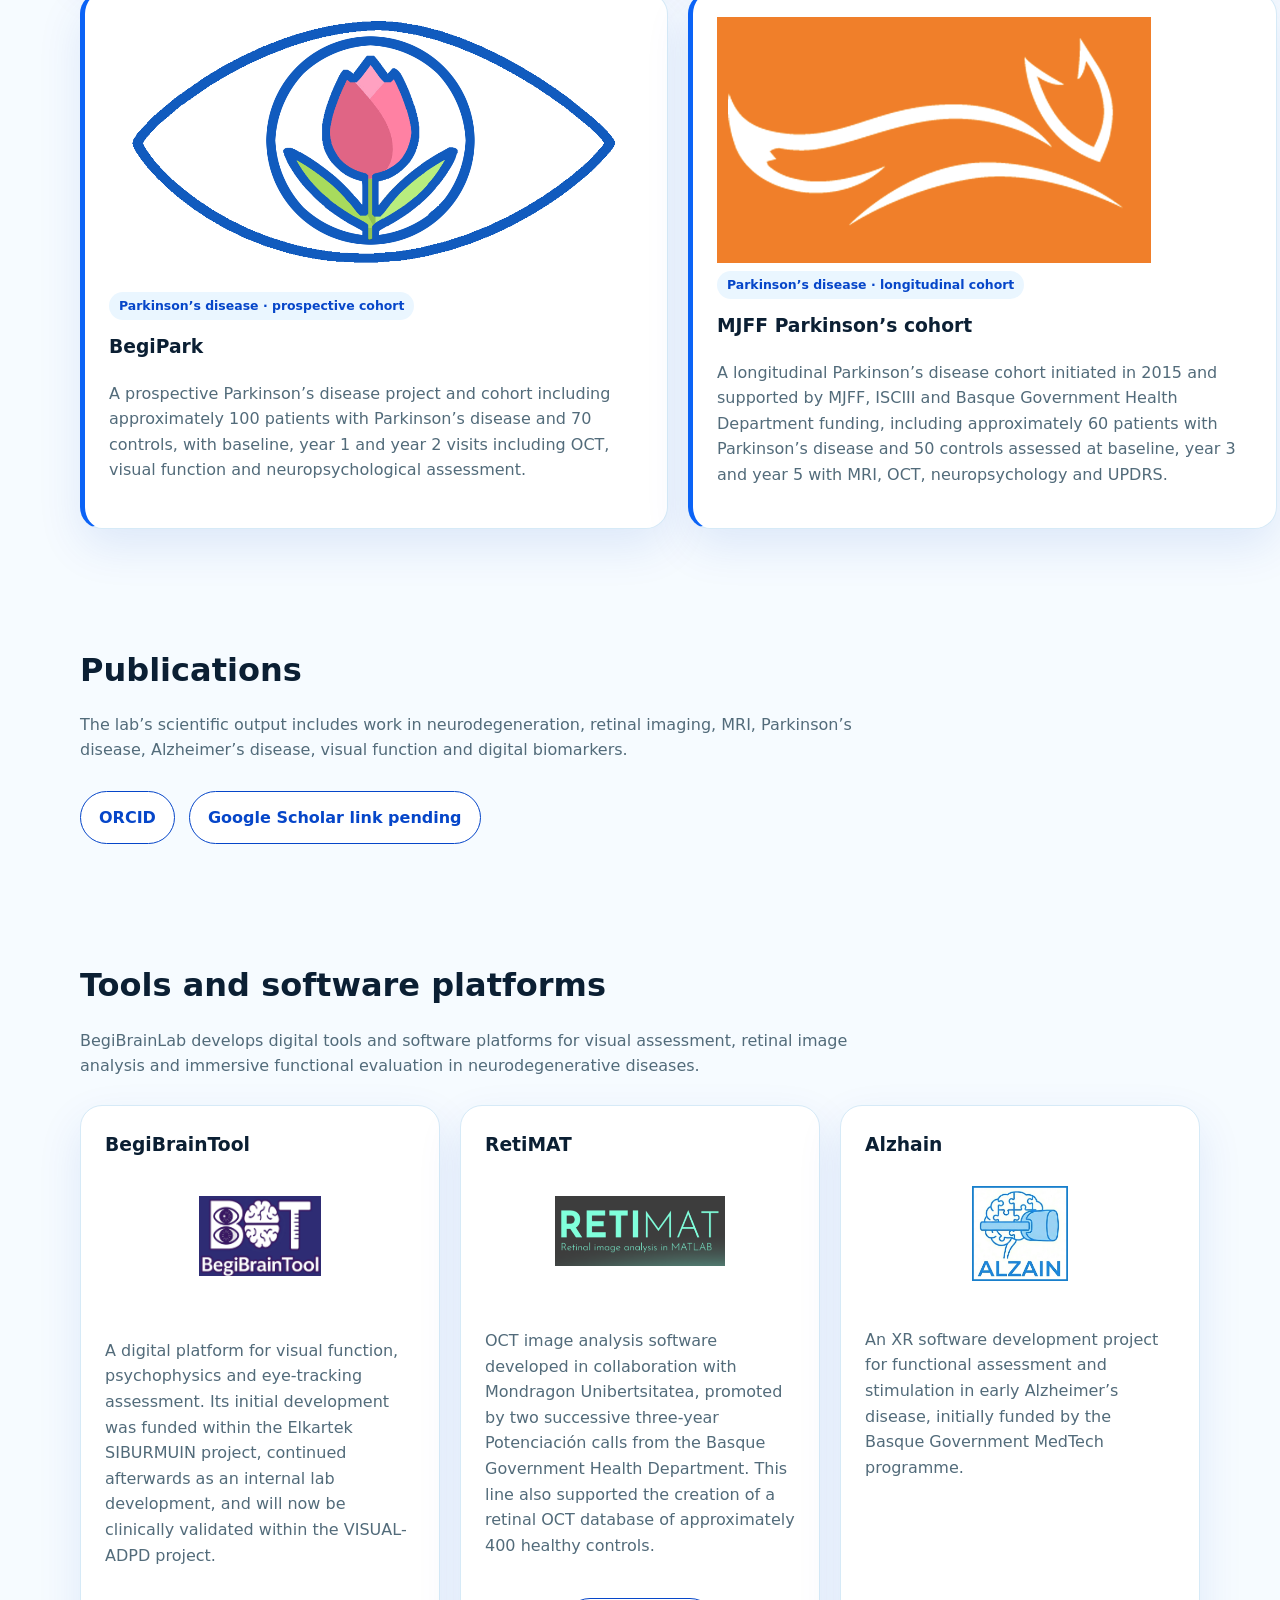
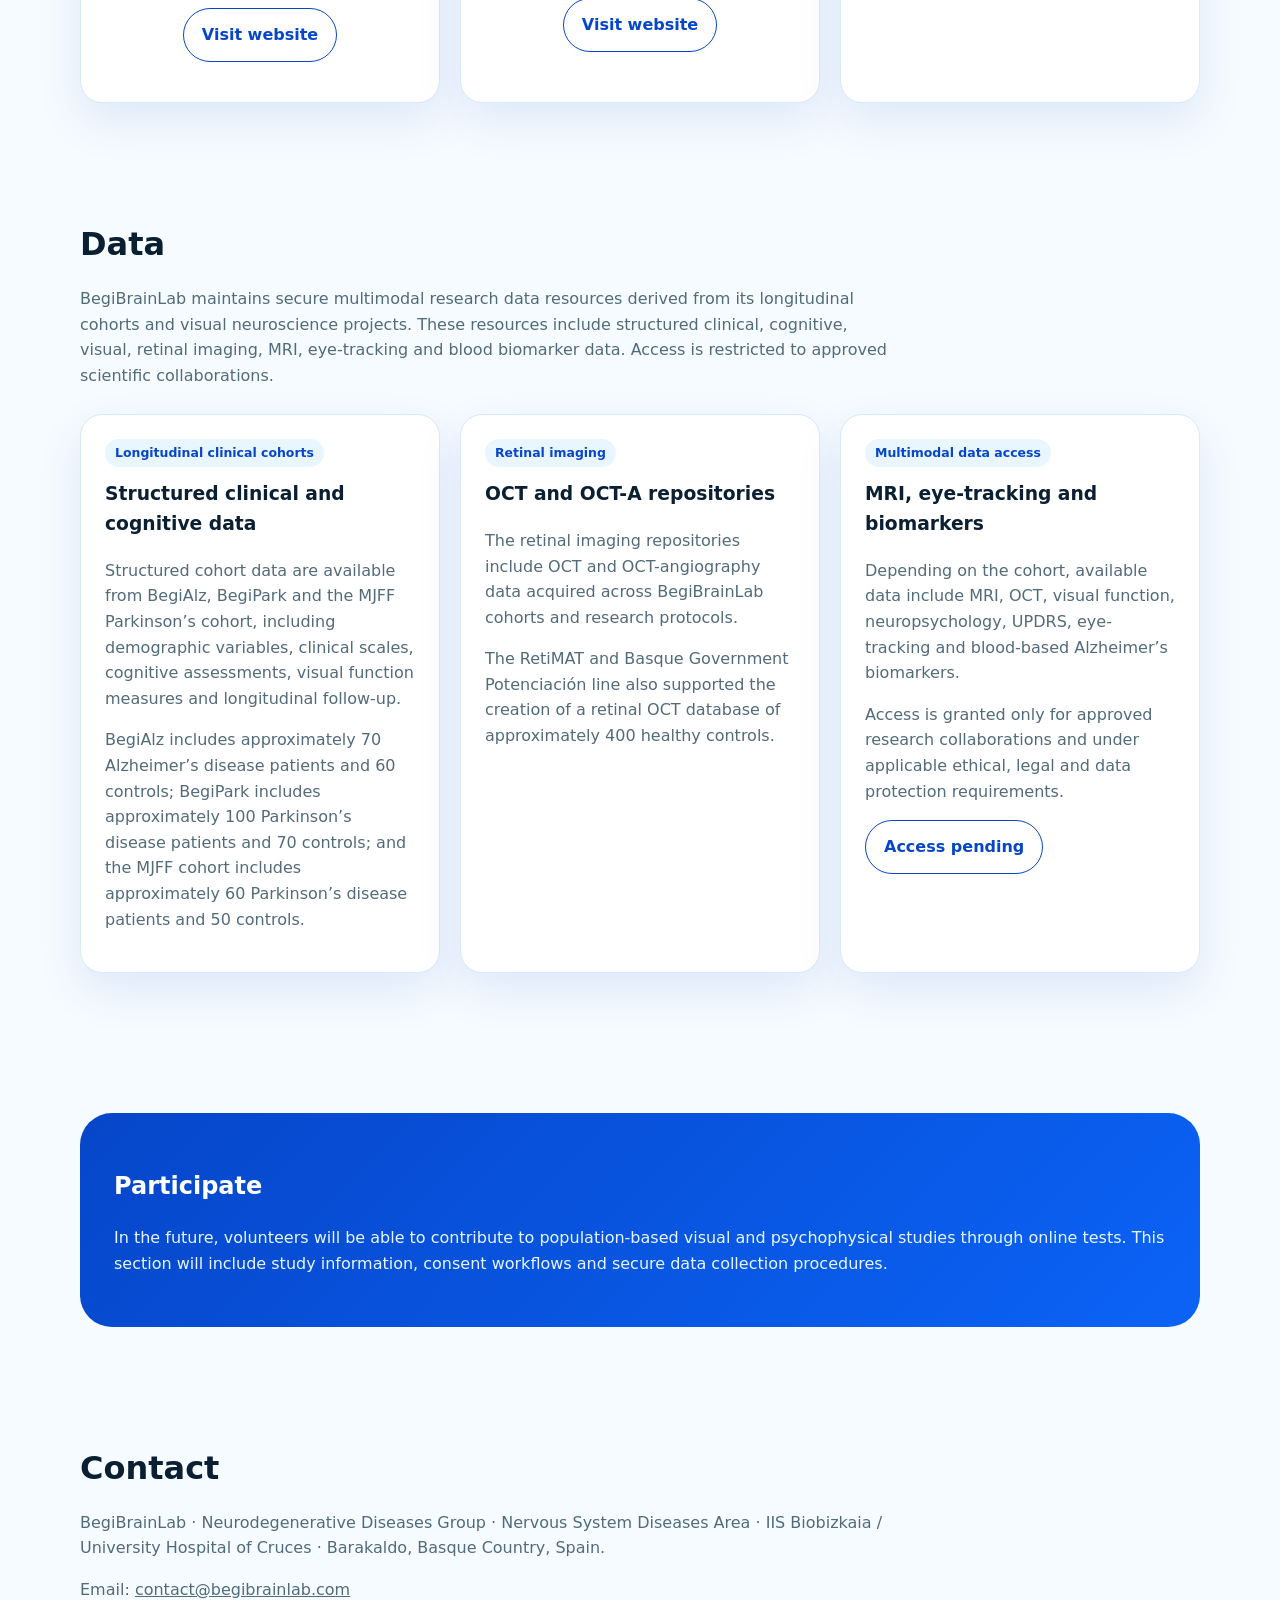
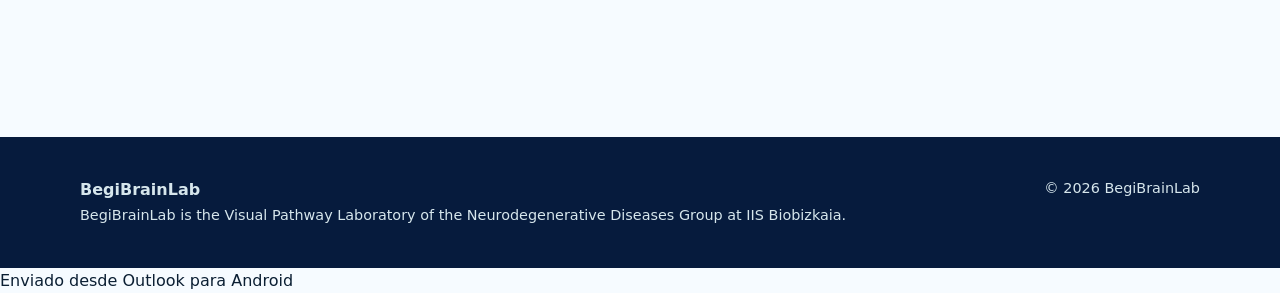
==== commit d9a636bc: "Update index.html" ====
--- a/index.html
+++ b/index.html
@@ -76,19 +76,19 @@
 <div class="hero-research-map-mobile" aria-label="BegiBrainLab research focus">
 
 <div class="hero-research-icon">
-<img src="/assets/img/hero/research-retina.PNG" alt="Retinal and visual pathway neuroimaging">
+<img src="/assets/img/hero/research-retina.png" alt="Retinal and visual pathway neuroimaging">
 </div>
 
 <div class="hero-research-icon">
-<img src="/assets/img/hero/research-function.PNG" alt="Visual function and eye-tracking">
+<img src="/assets/img/hero/research-function.png" alt="Visual function and eye-tracking">
 </div>
 
 <div class="hero-research-icon">
-<img src="/assets/img/hero/research-xr.PNG" alt="Augmented and mixed reality">
+<img src="/assets/img/hero/research-xr.png" alt="Augmented and mixed reality">
 </div>
 
 <div class="hero-research-icon">
-<img src="/assets/img/hero/research-software.PNG" alt="Open-access visual assessment software">
+<img src="/assets/img/hero/research-software.png" alt="Open-access visual assessment software">
 </div>
 
 </div>
@@ -111,22 +111,22 @@
 <div class="hero-research-map hero-research-map-desktop" aria-label="BegiBrainLab research focus">
 
 <div class="hero-research-item" data-mobile-label="Imaging">
-<img src="/assets/img/hero/research-retina.PNG" alt="Retinal and visual pathway neuroimaging">
+<img src="/assets/img/hero/research-retina.png" alt="Retinal and visual pathway neuroimaging">
 <h3>Retinal and visual pathway neuroimaging</h3>
 </div>
 
 <div class="hero-research-item" data-mobile-label="Function">
-<img src="/assets/img/hero/research-function.PNG" alt="Visual function and eye-tracking">
+<img src="/assets/img/hero/research-function.png" alt="Visual function and eye-tracking">
 <h3>Visual function and eye-tracking</h3>
 </div>
 
 <div class="hero-research-item" data-mobile-label="XR">
-<img src="/assets/img/hero/research-xr.PNG" alt="Augmented and mixed reality">
+<img src="/assets/img/hero/research-xr.png" alt="Augmented and mixed reality">
 <h3>Augmented and mixed reality</h3>
 </div>
 
 <div class="hero-research-item" data-mobile-label="Software">
-<img src="/assets/img/hero/research-software.PNG" alt="Open-access visual assessment software">
+<img src="/assets/img/hero/research-software.png" alt="Open-access visual assessment software">
 <h3>Open-access visual assessment software</h3>
 </div>
 
